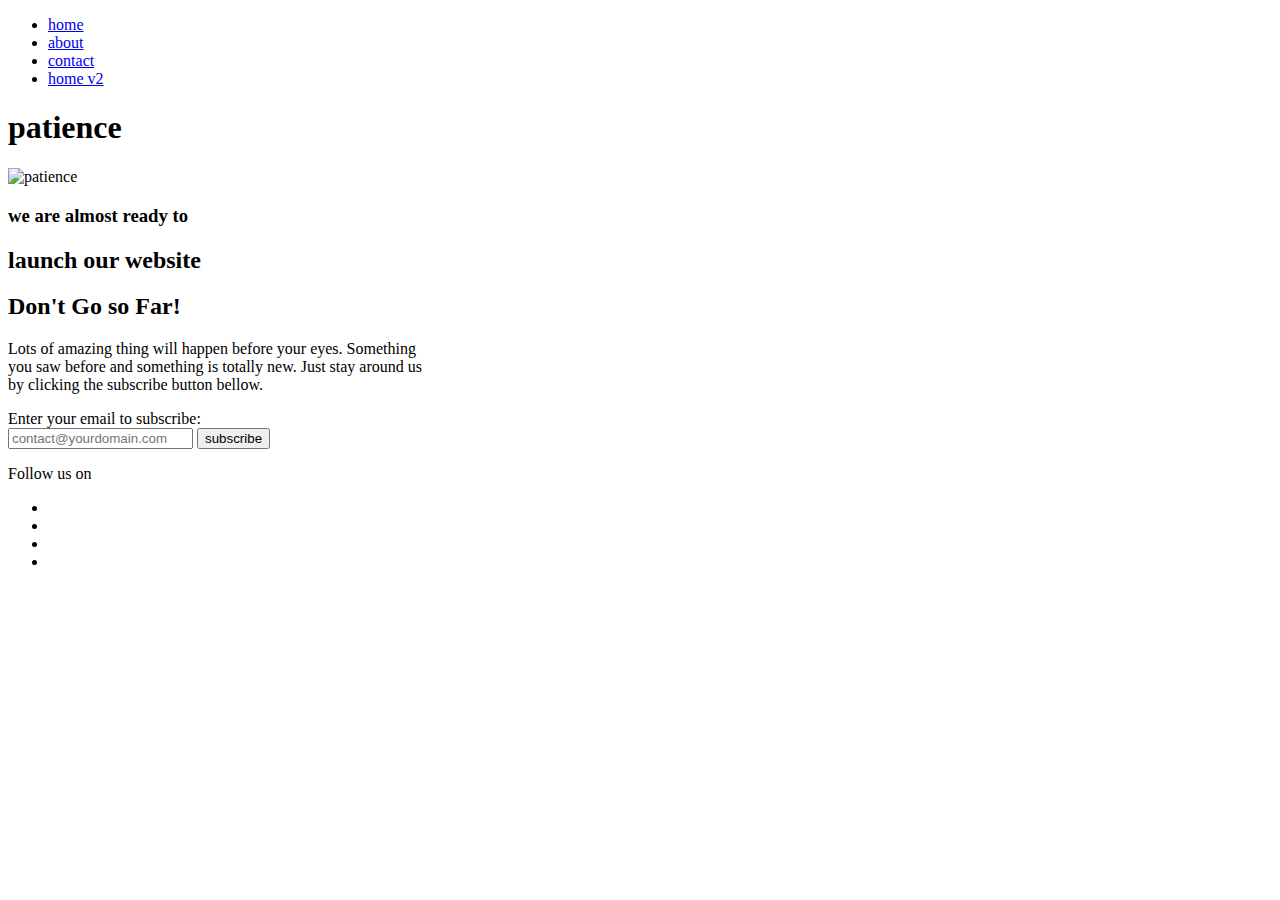
==== index.html @ c2c088ae "add coming soon" ====
<!DOCTYPE html>
<html>
  <head>    
    <meta charset="UTF-8">
    <title>Patience - Responsive HTML5 Coming Soon Template</title>
    <meta name="description" content="Responsive HTML5 CSS3 Coming Soon Template by CodePassenger">
    <meta name="author" content="CodePassenger">
    
    <!-- Mobile Specific Meta -->   
    <meta name="viewport" content="width=device-width, initial-scale=1.0">
    <!--[if IE]><meta http-equiv='X-UA-Compatible' content='IE=edge,chrome=1'><![endif]-->

    <!-- Bootstrap -->
    <link href="assets/css/bootstrap.css" rel="stylesheet">

    <!-- Custom stylesheet -->
    <link rel="stylesheet" href="assets/css/style.css">
    <link rel="stylesheet" href="assets/css/responsive.css">
    <link rel="stylesheet" href="assets/css/TimeCircles.css">

    <!-- Font Awesome -->
    <link href="assets/font-awesome/css/font-awesome.min.css" rel="stylesheet">

    <!-- Added google font -->
    <link href='http://fonts.googleapis.com/css?family=Lato:400,700|Lobster|Roboto+Slab:400,700' rel='stylesheet' type='text/css'>

    <!--Fav and touch icons-->
    <link rel="shortcut icon" href="assets/images/favicon.ico">
    <link rel="apple-touch-icon" href="assets/images/apple-touch-icon.png">
    <link rel="apple-touch-icon" sizes="72x72" href="assets/images/apple-touch-icon-72x72.png">
    <link rel="apple-touch-icon" sizes="114x114" href="assets/images/apple-touch-icon-114x114.png">

	<!--[if IE 9]> 
    	<link rel="stylesheet" href="assets/css/ie9.css">
    <![endif]-->

    <!-- HTML5 Shim and Respond.js IE8 support of HTML5 elements and media queries -->
    <!-- WARNING: Respond.js doesn't work if you view the page via file:// -->
    <!--[if lt IE 9]>
      <script src="https://oss.maxcdn.com/libs/html5shiv/3.7.0/html5shiv.js"></script>
      <script src="https://oss.maxcdn.com/libs/respond.js/1.3.0/respond.min.js"></script>
    <![endif]-->
  </head>
 <body>
    <div class="container-fluid content">
    	<div class="menu m-control">
        	<a href="#">
            	<span class="top-menu"></span>
                <span class="mid-menu"></span>
                <span class="bottom-menu"></span>
            </a>
        </div>
        <!--/.menu-->
        <nav>
        	<section>
                <ul>
                    <li><a href="index.html">home</a></li>
                    <li><a href="about.html">about</a></li>
                    <li><a href="contact.html">contact</a></li>
                    <li><a href="index-bg.html">home v2</a></li>
                </ul>
            </section>
        </nav>
        <!--navigation-->
        <div class="row default-style">
            <div id="left-block" class="col-md-6 col-sm-12 left-block">
                <div class="left-content">
                   <h1>patience</h1>
                    <img src="assets/images/rocket.png" alt="patience">
                    <h3>we are almost ready to</h3>
                    <h2>launch our website</h2>
                    <div class="timing">
                        <div id="count-down" data-date="2016-10-20 00:00:00">
                            
                        </div>
                    </div>
                    <!-- /.timing --> 
                </div>
                <!-- /.left-content -->                
            </div>
            <!-- /.left-block -->

            <div id="right-block" class="col-md-6 col-sm-12 right-block">
                <div class="right-content">
                    <h2>Don't Go so Far!</h2>
                    <p class="para">Lots of amazing thing will happen before your eyes. Something <br> you saw before and something is totally new. Just stay around us<br>by clicking the <span>subscribe button bellow</span>.</p>
                    <span class="label">Enter your email to subscribe:</span>
                    <div class="row">
                      <div class="col-sm-offset-2 col-sm-8">
						<form class="newsletter-signup" role="form">
						  <div class="input-group">
							<input type="email" class="form-control" id="email" name="email" placeholder="contact@yourdomain.com">
							<span class="input-group-btn">
							  <input type="submit" id="subscribe" class="btn btn-default btn-submit" value="subscribe">
							</span>
						  </div><!-- /input-group -->
								<p class="newsletter-success"></p>
							  <p class="newsletter-error"></p>
						  <div class="alert alert-success alert-dismissible" role="alert">                              
							   
						   </div>
						   <div class="alert alert-warning alert-dismissible" role="alert">                              
							   
						   </div>
						</form>
                      </div>
                    </div>
                    <p class="followus">Follow us on</p>
                    <ul class="social-icon">
                        <li><a href="https://themeforest.net/user/codepassenger/portfolio?ref=CodePassenger"><i class="fa fa-envira"></i></a></li>
                        <li><a href="http://fb.com/CodePassenger/"><i class="fa fa-facebook"></i></a></li>
                        <li><a href="https://twitter.com/codepassenger"><i class="fa fa-twitter"></i></a></li>
                        <li><a href="https://youtube.com/codepassenger"><i class="fa fa-youtube-square"></i></a></li>
                    </ul>
                </div>
                <!-- /.contact-blcok -->              
            </div>
            <!-- ./left-content -->
        </div>
    </div>
    <!-- .container end here -->
    

    <!-- jQuery (necessary for Bootstrap's JavaScript plugins) -->
    <script src="https://ajax.googleapis.com/ajax/libs/jquery/1.11.1/jquery.min.js"></script>
    <!-- Include all compiled plugins (below), or include individual files as needed -->
    <script src="assets/js/bootstrap.min.js"></script>
    <script src="assets/js/jquery.ajaxchimp.min.js"></script>
    <script src="assets/js/TimeCircles.js"></script>
    <script src="assets/js/jquery.placeholder.js"></script>
    <script src="assets/js/script.js"></script>
    <script type="text/javascript">
    	$(function() {
				// Invoke the plugin
				$('input, textarea').placeholder();
			});
    </script>
    <script>
      $("#count-down").TimeCircles(
       {   
           circle_bg_color: "#639094",
           use_background: true,
           bg_width: 1,
           fg_width: 0.02,
           time: {
                Days: { color: "#fefeee" },
                Hours: { color: "#fefeee" },
                Minutes: { color: "#fefeee" },
                Seconds: { color: "#fefeee" }
            }
       }
    );
    </script>
    
  </body>
</html>
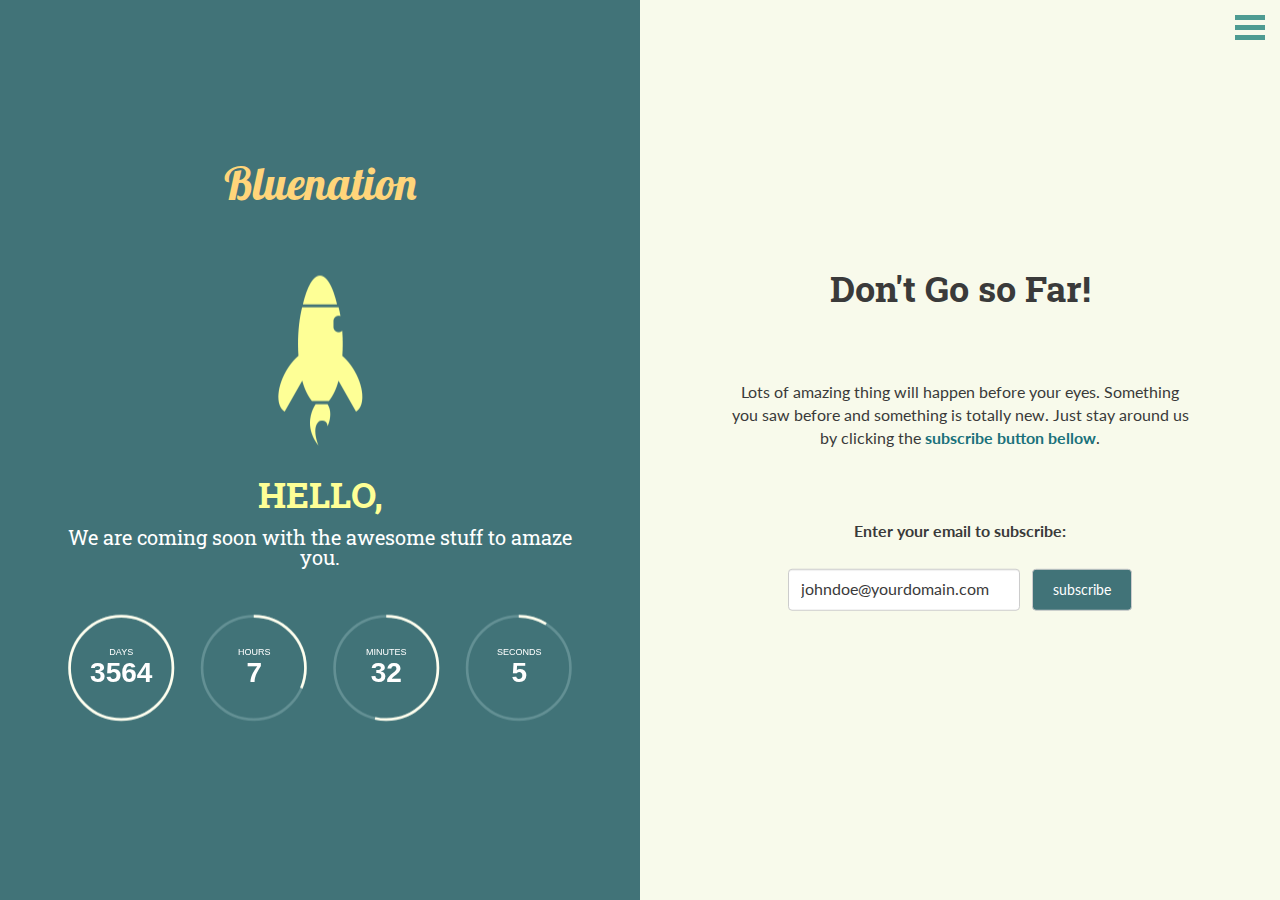
==== commit 63df55e4: "fix form" ====
--- a/index.html
+++ b/index.html
@@ -2,7 +2,7 @@
 <html>
   <head>    
     <meta charset="UTF-8">
-    <title>Patience - Responsive HTML5 Coming Soon Template</title>
+    <title>Bluenation - Responsive HTML5 Coming Soon Template</title>
     <meta name="description" content="Responsive HTML5 CSS3 Coming Soon Template by CodePassenger">
     <meta name="author" content="CodePassenger">
     
@@ -57,7 +57,7 @@
                     <li><a href="index.html">home</a></li>
                     <li><a href="about.html">about</a></li>
                     <li><a href="contact.html">contact</a></li>
-                    <li><a href="index-bg.html">home v2</a></li>
+                    <!-- <li><a href="index-bg.html">home v2</a></li> -->
                 </ul>
             </section>
         </nav>
@@ -65,10 +65,11 @@
         <div class="row default-style">
             <div id="left-block" class="col-md-6 col-sm-12 left-block">
                 <div class="left-content">
-                   <h1>patience</h1>
-                    <img src="assets/images/rocket.png" alt="patience">
-                    <h3>we are almost ready to</h3>
-                    <h2>launch our website</h2>
+                   <h1>Bluenation</h1>
+                    <img src="assets/images/rocket.png" alt="Bluenation">
+                    
+                    <h2>Hello,</h2>
+                    <h3>We are coming soon with the awesome stuff to amaze you.</h3>
                     <div class="timing">
                         <div id="count-down" data-date="2016-10-20 00:00:00">
                             
@@ -87,9 +88,9 @@
                     <span class="label">Enter your email to subscribe:</span>
                     <div class="row">
                       <div class="col-sm-offset-2 col-sm-8">
-						<form class="newsletter-signup" role="form">
+						<form method="POST" class="newsletter-signup" action="http://formspree.io/support@bluenation.co" role="form">
 						  <div class="input-group">
-							<input type="email" class="form-control" id="email" name="email" placeholder="contact@yourdomain.com">
+							<input type="email" class="form-control" id="email" name="email" placeholder="johndoe@yourdomain.com">
 							<span class="input-group-btn">
 							  <input type="submit" id="subscribe" class="btn btn-default btn-submit" value="subscribe">
 							</span>
@@ -105,13 +106,13 @@
 						</form>
                       </div>
                     </div>
-                    <p class="followus">Follow us on</p>
+                    <!-- <p class="followus">Follow us on</p>
                     <ul class="social-icon">
                         <li><a href="https://themeforest.net/user/codepassenger/portfolio?ref=CodePassenger"><i class="fa fa-envira"></i></a></li>
                         <li><a href="http://fb.com/CodePassenger/"><i class="fa fa-facebook"></i></a></li>
                         <li><a href="https://twitter.com/codepassenger"><i class="fa fa-twitter"></i></a></li>
                         <li><a href="https://youtube.com/codepassenger"><i class="fa fa-youtube-square"></i></a></li>
-                    </ul>
+                    </ul> -->
                 </div>
                 <!-- /.contact-blcok -->              
             </div>
--- a/assets/css/style.css
+++ b/assets/css/style.css
@@ -0,0 +1,594 @@
+
+/*
+========================================================================
+This css file will over write bootstarp css
+------------------------------------------------------------------------
+# Template Name: Bluenation
+# Template URI: http://codepassenger.com/
+# Author: codepassenger
+# Author URI: http://codepassenger.com/
+# Description: Patinece Responsive Comming Soon HTML5 CSS3 template
+# Version: 1.0
+# License: MIT
+# Tags: comming soon, html5 comming soon
+---------------------------------------------------------------------- 
+========================================================================
+*/
+
+/*
+========================================================================
+Index
+------------------------------------------------------------------------
+
+# - 1.0 - General styles
+# -   1.1 - Background image styles
+# - 2.0 - Menu style
+# - 3.0 - left-block style start here
+# - 4.0 - Countdown section style
+# - 5.0 - Right-block style
+# - 5.1 - Right content style
+# - 6.0 - Social-icon style
+# - 7.0 - Color-style2 style
+# - 8.0 - Color-style3 style
+# - 9.0 - About style
+# - 10.0 - Contact style
+
+
+*/
+
+/*
+========================================================================
+# 1.0 - General styles
+------------------------------------------------------------------------
+*/
+body, html {
+  font-family: 'Lato', sans-serif;
+  font-weight: normal;
+  font-size: 16px;
+  background: #f8faeb;
+  color: #3a3a3a;
+  height: 100%;
+}
+h1, h2, h3, h4, h5, h6 {
+	padding-bottom: 5px;
+	color: #3d5054;
+	line-height: 1em;
+	font-weight: normal;
+	margin: 0 0 10px;
+}
+h1 {
+	font-family: 'Lobster', cursive;
+	text-transform: capitalize;
+	color: #ffd57a;
+	margin-bottom: 65px;
+}
+h2 {
+	font-family: 'Roboto Slab', serif;
+	font-weight: 700;
+	color: #feff96;
+	text-transform: uppercase;
+}
+h3 {
+	font-family: 'Roboto Slab', serif;
+	font-weight: 400;
+	color: #fff;
+}
+
+h1 { font-size: 45px;}
+h2 { font-size: 36px;}
+h3 { font-size: 20px;}
+h4 { font-size: 18px;}
+h5 { font-size: 16px;}
+h6 { font-size: 14px;}
+
+p {	
+	font-weight: normal;
+}
+
+a {color: #1b727b}
+a:hover {color: #416467; text-decoration: none;}
+a:active {color: #416467;}
+
+.form-horizontal:after,
+.form-horizontal:before {
+	content: "";
+	display: table;
+}
+.form-horizontal:after,
+.form-horizontal:before
+ {
+	clear: both;
+}
+
+/*--------targetting the opera----------*/
+
+  x:-o-prefocus, .left-content {
+    top: 30%;
+    transform: translateY(-30%);
+  }
+  x:-o-prefocus, .right-content {
+    top: 30%;
+    transform: translateY(-30%);
+  }
+
+/*------targetting the IE10 and above------*/
+@media screen and (-ms-high-contrast: active), (-ms-high-contrast: none) {  
+   /* IE10+ specific styles go here */ 
+   .left-content, .right-content {
+        top: 10%;
+        transform: translateY(0%);
+     }
+	 .right-content form {
+		 margin-bottom: 20px;
+	 }
+}
+
+/*--------------------------------------
+# - 1.1 - Background image styles
+----------------------------------------*/
+
+.default-bg {
+	background: url(../images/default-bg.png)  no-repeat center center;
+    -webkit-background-size: cover;
+       -moz-background-size: cover;
+         -o-background-size: cover;
+            background-size: cover;
+    height: 100%;
+}
+.color2-bg {
+	background: url(../images/color2-bg.png) no-repeat center center;
+	-webkit-background-size: cover;
+       -moz-background-size: cover;
+         -o-background-size: cover;
+            background-size: cover;    
+    height: 100%;
+}
+.color3-bg {
+	background: url(../images/color3-bg.png)  no-repeat center center;
+    -webkit-background-size: cover;
+       -moz-background-size: cover;
+         -o-background-size: cover;
+            background-size: cover;
+    height: 100%;
+}
+
+.default-bg .default-style .left-block
+ {
+	background-color: rgba(65, 115, 120, .9);
+}
+.default-bg .default-style .right-block {
+	background-color: rgba(248, 250, 235, .9);
+}
+.color2-bg .color-style2 .left-block {
+    background-color: rgba(88, 81, 72, .9);
+}
+.color2-bg .color-style2 .right-block {
+    background-color: rgba(248, 250, 235, .9);
+}
+.color3-bg .color-style3 .left-block {
+    background-color: rgba(56, 61, 68, .9);
+}
+.color3-bg .color-style3 .right-block {
+    background-color: rgba(248, 250, 235, .9);
+}
+
+
+/*
+------------------------------------------------------
+# - 2.0          Menu style
+------------------------------------------------------
+*/
+
+.menu > a {
+	display: inline-block;
+	margin-bottom: 30px;
+	font-size: 45px;
+}
+.menu.m-control {
+	position:absolute;
+	top:10px;
+	right:10px;
+	width: 40px;
+	height: 35px;
+	margin-left:-28.5px;
+	z-index: 400;
+}
+.menu.m-control a {
+	position:relative;
+	margin: 0px;
+	padding: 5px;
+	width:40px;
+	height:35px;
+}
+.menu.m-control > a span {
+	position:absolute;
+	height:5px;
+	width: 30px;
+	display:block;
+	background: rgb(78, 155, 146);
+	transition: 0.6s ease;
+	-webkit-transition: 0.6s ease;
+	-moz-transition: 0.6s ease;
+	-o-transition: 0.6s ease;
+	-ms-transition: 0.6s ease;
+  	transition-timing-function: cubic-bezier(.75, 0, .29, 1.01);	
+}
+.top-menu {
+	top:5px;
+}
+.mid-menu {
+	top: 15px;
+}
+.bottom-menu {
+	top: 25px;
+}
+.top-animate {
+  top: 16px !important;
+  -webkit-transform: rotate(45deg);
+  transform: rotate(45deg);
+} 
+.mid-animate { opacity: 0;} 
+.bottom-animate {
+  top: 16px !important;
+  -webkit-transform: rotate(-225deg);
+  transform: rotate(-225deg);
+}
+section ul,
+section ul li {
+	font-family: 'Lobster', cursive;
+	list-style:none;
+	margin:0;
+	padding:0;
+	font-size:30px;
+	text-transform:capitalize;
+}
+nav {
+	text-align:center;
+	background: rgba(255,255,255,.9);
+	position:fixed;
+	top:0px;
+	left:0px;
+	right: 0px;
+	bottom: 0px;
+	display:none;
+	z-index: 300;
+}
+nav section {
+	margin-top: 15%;
+}
+
+/*--------------------------------------
+# - 3.0 left-block style start here
+----------------------------------------*/
+ 
+.default-style .left-block
+{
+	background: #417378;
+}
+.left-content {
+	text-align:center;
+	padding: 0px 40px 0;
+}
+.left-content img {
+	margin-bottom: 30px;
+}
+
+/*--------------------------------------
+# - 4.0 Countdown section style start here
+----------------------------------------*/
+
+.timing {
+	margin-top: 30px;
+}
+.time_circles > div > h4 {
+	color: #fff;
+}
+.time_circles > div > span {
+	color: #fff;
+}
+
+
+/*--------------------------------------
+# 5.0  Right-block style start here
+----------------------------------------*/
+
+.right-block {
+	 background: #f8faeb;
+}
+.right-content {
+	text-align: center;
+	padding: 0px 40px;
+}
+.right-content h2 {
+	color: #3a3a3a;
+	margin-bottom: 70px;
+	text-transform: inherit;
+}
+.right-content .para {
+	margin-bottom: 70px;
+}
+.right-content .para span {
+	font-weight: bold;
+	color: #1b727b;
+}
+.color-style2 .right-content .para span {
+	font-weight: bold;
+	color: #585148;
+}
+.color-style3 .right-content .para span {
+	font-weight: bold;
+	color: #404b5a;
+}
+
+/*----------------------------------------
+# - 5.1 Right content style
+------------------------------------------
+*/ 
+
+.right-content .label {
+	display: inline-block;
+	color: #3a3a3a;
+	margin-bottom: 25px;
+	font-size: 16px;
+}
+.right-content .input-group {
+ margin-bottom: 20px;
+}
+.right-content form {
+	margin-bottom: 10px;
+}
+.content .form-control,
+.right-content .form-control {
+	width: 95%;
+	height: 42px;
+	padding: 10px 12px;
+	border-radius: 4px;
+}
+.right-content .form-control:focus {
+	border-color: #417378;
+	-webkit-box-shadow: inset 0 1px 1px rgba(0,0,0,.075),0 0 8px rgba(65, 115, 120, .6);
+	-moz-box-shadow: inset 0 1px 1px rgba(0,0,0,.075),0 0 8px rgba(65, 115, 120, .6);
+	box-shadow: inset 0 1px 1px rgba(0,0,0,.075),0 0 8px rgba(65, 115, 120, .6);
+}
+.default-style .right-content .form-horizontal .form-control,
+.color-style2 .right-content .form-horizontal .form-control,
+.color-style3 .right-content .form-horizontal .form-control {
+	width: 100%;
+}
+.right-content .input-group-btn {
+	border-radius: 4px;
+}
+
+.form-control::-moz-placeholder {
+  color: #3a3a3a;
+  opacity: 1;
+  font-size: 16px;
+  line-height: 1;
+}
+.form-control:-ms-input-placeholder {
+  color: #3a3a3a;
+  font-size: 16px;
+  line-height: 1;
+}
+.form-control::-webkit-input-placeholder {
+  color: #3a3a3a;
+  font-size: 16px;
+  line-height: 1;
+}
+.right-content .btn-submit,
+.color-style2 .right-content .btn-submit {
+	color: #fff;
+	padding: 10px 20px;
+}
+.right-content .btn-submit {
+	background: #417378;	
+}
+.right-content .btn-submit:hover {
+    background: #416467;
+    color: #fff;
+}
+.right-content .input-group-btn:last-child>.btn-submit,
+.right-content .input-group .form-control:first-child {
+	border-radius: 4px;
+}
+.content .alert {
+	display:none;
+	margin: 5px 0;
+	padding: 9px 0;
+}
+.content .alert-success {	
+	border-color:#AACD8D;
+}
+.content .alert-warning {
+	border-color:#EFD7A6;
+}
+.newsletter-success {
+  color: #1b727b;
+  text-align: center;
+ 
+}
+.newsletter-error {
+  color: #ff0000;
+  text-align: center;
+} 
+.followus {
+    font-family: 'Roboto Slab', serif;
+    font-size: 18px;    
+}
+
+/*---------------------------------------------------
+# 6.0        Social-icon style
+-----------------------------------------------------*/
+
+.social-icon {
+	list-style: none;
+	padding:0;
+}
+.social-icon li {
+    display: inline-block;
+    margin: 0 5px;
+    font-size: 42px;
+}
+.social-icon li a{
+    color: #53544f;	
+}
+.social-icon li a:hover {
+	color: #2D2D2A;
+}
+
+/*
+-----------------------------------------------
+# - 7.0    Color-style2 style
+-----------------------------------------------
+*/
+
+.color-style2 a.sub, .color-style2 a.sub {color: #585148;}
+.color-style2 a.sub:hover, .color-style2 a.sub:hover { text-decoration: none; color: #2D2D2A;}
+.color-style2 a.sub:active, .color-style2 a.sub:active {color: #2D2D2A;}
+
+.color-style2 .right-content .btn-submit {
+	background: #585148;
+}
+.color-style2 .right-content .btn-submit:hover {
+	background: #2D2D2A;
+}
+.color-style2 .right-content .form-control:focus {
+	border-color: #585148;
+	-webkit-box-shadow: inset 0 1px 1px rgba(0,0,0,.075),0 0 8px rgba(88, 81, 72, .6);
+	-moz-box-shadow: inset 0 1px 1px rgba(0,0,0,.075),0 0 8px rgba(88, 81, 72, .6);
+	box-shadow: inset 0 1px 1px rgba(0,0,0,.075),0 0 8px rgba(88, 81, 72, .6);
+}
+.color-style2 .left-block {
+	background: #585148;
+}
+
+/*
+------------------------------------------------------
+# - 8.0          Color-style3 style
+------------------------------------------------------
+*/
+
+.color-style3 a.sub, .color-style3 a.sub {color: #404b5a;}
+.color-style3 a.sub:hover, .color-style3 a.sub:hover { text-decoration: none; color: #383D44;}
+.color-style3 a.sub:active, .color-style3 a.sub:active {color: #383D44;}
+
+.color-style3 .right-content .btn-submit {
+	background: #404b5a;
+}
+.color-style3 .right-content .btn-submit:hover {
+	background: #383D44;
+}
+.color-style3 .right-content .form-control:focus{
+	border-color: #404b5a;
+	-webkit-box-shadow: inset 0 1px 1px rgba(0,0,0,.075),0 0 8px rgba(64, 75, 90, .6);
+	-moz-box-shadow: inset 0 1px 1px rgba(0,0,0,.075),0 0 8px rgba(64, 75, 90, .6);
+	box-shadow: inset 0 1px 1px rgba(0,0,0,.075),0 0 8px rgba(64, 75, 90, .6);
+}
+.color-style3 .left-block {
+	background: #404b5a;
+}
+
+/*
+------------------------------------------------------
+# - 9.0          About style
+------------------------------------------------------
+*/
+
+.right-content ul {
+	list-style:none;
+	margin-bottom: 40px;
+}
+.right-content ul li {
+	margin-bottom: 10px;
+}
+.right-content ul li span {
+	margin-right: 5px;
+	display: inline-block;
+	width: 26px;
+	text-align: center;
+}
+.right-content ul li span i {
+	font-size:16px;
+	color: #F8AD08;
+}
+.left-content .thumbnail-block {
+	position: relative;
+	overflow: hidden;
+	margin-top: 15px;
+	margin-bottom: 15px;
+	
+}
+.left-content .thumbnail-block:hover .thumb-hover{
+	-webkit-transform: scale(1);  /* Chrome, Opera 15+, Safari 3.1+ 8?*/ 
+      -ms-transform: scale(1);  /* IE 9 */
+          transform: scale(1);  /* Firefox 16+, IE 10+, Opera */
+}
+.thumb-hover {
+	position: absolute;
+	top: 0px;
+	left: 0px;
+	border-radius: 50%;
+	background: rgba(255, 255, 255, .8);
+	height: 100%;
+	width: 100%;
+	padding: 30px 0;
+	-webkit-transform: scale(0);  /* Chrome, Opera 15+, Safari 3.1+ 8?*/ 
+      -ms-transform: scale(0);  /* IE 9 */
+          transform: scale(0);  /* Firefox 16+, IE 10+, Opera */    
+    -webkit-transition: .3s ease;
+       -moz-transition: .3s ease;
+        -ms-transition: .3s ease;
+         -o-transition: .3s ease;
+            transition: .3s ease;
+}
+
+.left-content .img-circle {
+	max-width: 100%;
+	margin-bottom: 0 !important;
+}
+
+/*
+------------------------------------------------------
+# - 10.0          contact style
+------------------------------------------------------
+*/
+
+.left-content i {
+	font-size: 120px;
+	color:#ffd57a;
+	margin-bottom:30px;
+}
+.left-content .dl-horizontal {
+	margin-top: 20px;
+}
+.left-content .dl-horizontal i {
+	font-size: 20px;
+	margin:0;
+}
+.left-content .dl-horizontal dt,
+.left-content .dl-horizontal dd {
+	text-align:left;
+	color:#fff;
+	margin-bottom: 5px;
+}
+.left-content .dl-horizontal dt span {
+	display:inline-block;
+	text-align:center;
+	width: 20px;
+	margin-right: 10px;
+}
+.contact .right-content label {
+	text-align:left;
+}
+.contact .right-content {
+	text-align:inherit
+}
+.content.contact .form-control, .content.contact .right-content .form-control {
+	width:100%;
+}
+.contact .social-icon, .contact p, .right-content h2 {
+	text-align:center;
+}
+.contact textarea.form-control {
+	height: 70px;
+}
--- a/assets/css/responsive.css
+++ b/assets/css/responsive.css
@@ -0,0 +1,119 @@
+/* 
+=======================================================================
+--------------------TO MAKE RESPONSIVE----------------------------------
+---------------------------------------------------------------------- /
+
+---------------------------------------------------------------------- */
+
+@media screen and (min-width: 1400px) and (max-width: 2000px) {
+	.thumb-hover {
+		left: 20px;
+		width: 80%;
+	}
+}
+
+@media screen and (min-width: 768px) and (max-width: 1180px) {
+  .thumb-hover h5, .thumb-hover span {
+    font-size: 12px;
+    margin: 0;
+    padding: 0;
+  }
+  .thumb-hover {
+    padding: 15px 0;
+  }
+}
+
+
+@media screen and (min-width: 768px) {
+  .content,
+  .content .row,
+  .content .row .left-block,
+  .content .row .right-block
+  {
+    height: 100%;
+  }
+  .left-content, .right-content {
+    position: relative;
+    top: 50%;
+    -webkit-transform: translateY(-50%);
+       -moz-transform: translateY(-50%);
+        -ms-transform: translateY(0%);
+         -o-transform: translateY(0%);
+            transform: translateY(-50%);
+  }
+}
+
+@media screen and (max-width: 768px) {
+	body, html {
+		height:auto;
+	}
+  .left-block, .right-block {
+    overflow: hidden;
+  }
+  .right-content, .left-content {
+    margin-top: 40px;
+  }
+  h1 {
+	  margin-bottom: 30px;
+  }
+  .left-content {
+	  padding-bottom: 40px;
+  }
+  .right-content .col-sm-6:first-child .form-control {
+    margin-bottom: 15px;
+  }
+  .menu.m-control a {
+	  border-radius:0;
+	  border:none;
+	  background:none;
+  }
+  .left-content .thumbnail-block {
+    width: 120px;
+    height: 120px;
+    margin: 0 auto 20px;
+  }
+}
+@media screen and (max-width: 480px) {
+  h2 {
+    font-size: 28px;
+  }
+  .right-content {
+	  padding: 0;
+  }
+  .right-content h2 {
+    margin-bottom: 30px;
+  }
+  .right-content .para {
+    margin-bottom: 40px;
+  }
+  .right-content form {
+    margin-bottom: 50px;
+  }
+  .right-content .form-control {
+    line-height: 1;
+  }
+  .dl-horizontal br {
+	  display: none;
+  }
+  .form-control::-moz-placeholder {
+    font-size: 10px;
+    line-height: 2;
+  }
+.form-control:-ms-input-placeholder {
+    font-size: 10px;
+    line-height: 2;
+  }
+.form-control::-webkit-input-placeholder {
+    font-size: 10px;
+    line-height: 2;
+  }
+  .left-content h1 {
+    margin-bottom:20px;
+  }
+  .timing {
+    margin-top: 22px;
+  }
+  .social-icon li {
+    font-size: 30px;
+  }
+}
--- a/assets/css/TimeCircles.css
+++ b/assets/css/TimeCircles.css
@@ -0,0 +1,42 @@
+/**
+ *	This element is created inside your target element
+ *	It is used so that your own element will not need to be altered
+ **/
+.time_circles {
+    position: relative;
+    width: 100%;
+    height: 100%;
+}
+
+/**
+ *	This is all the elements used to house all text used
+ * in time circles
+ **/
+.time_circles > div {
+    position: absolute;
+    text-align: center;
+}
+
+/**
+ *	Titles (Days, Hours, etc)
+ **/
+.time_circles > div > h4 {
+    margin: 0px;
+    padding: 0px;
+    text-align: center;
+    text-transform: uppercase;
+    font-family: 'Century Gothic', Arial;
+}
+
+/**
+ *	Time numbers, ie: 12
+ **/
+.time_circles > div > span {
+    display: block;
+    width: 100%;
+    text-align: center;
+    font-family: 'Century Gothic', Arial;
+    font-size: 300%;
+    margin-top: 0.4em;
+    font-weight: bold;
+}
--- a/assets/css/ie9.css
+++ b/assets/css/ie9.css
@@ -0,0 +1,20 @@
+@charset "utf-8";
+/* CSS Document */
+
+.left-content, .right-content {
+     top: 10%;
+     transform: translateY(0%);
+}
+.right-content form {
+	margin-bottom: 28px;
+}
+.thumb-hover {
+	display: none;
+}
+.left-content .thumbnail-block:hover .thumb-hover {
+	display: block;
+}
+.left-content i {
+	margin-bottom: 40px;
+}
+
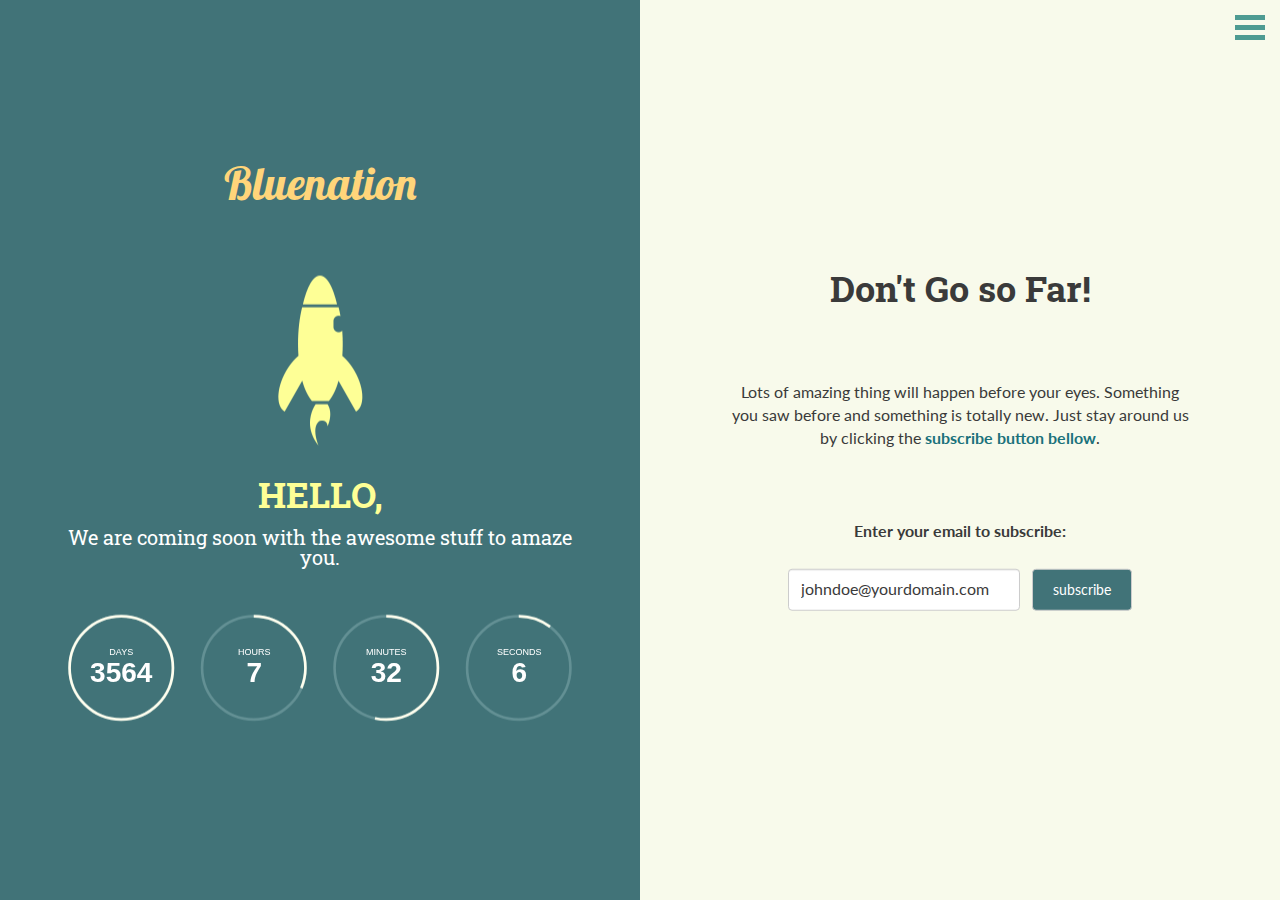
==== commit 9e3b13f4: "fix form" ====
--- a/index.html
+++ b/index.html
@@ -5,6 +5,7 @@
     <title>Bluenation - Responsive HTML5 Coming Soon Template</title>
     <meta name="description" content="Responsive HTML5 CSS3 Coming Soon Template by CodePassenger">
     <meta name="author" content="CodePassenger">
+    <meta name="referrer" content="origin">
     
     <!-- Mobile Specific Meta -->   
     <meta name="viewport" content="width=device-width, initial-scale=1.0">
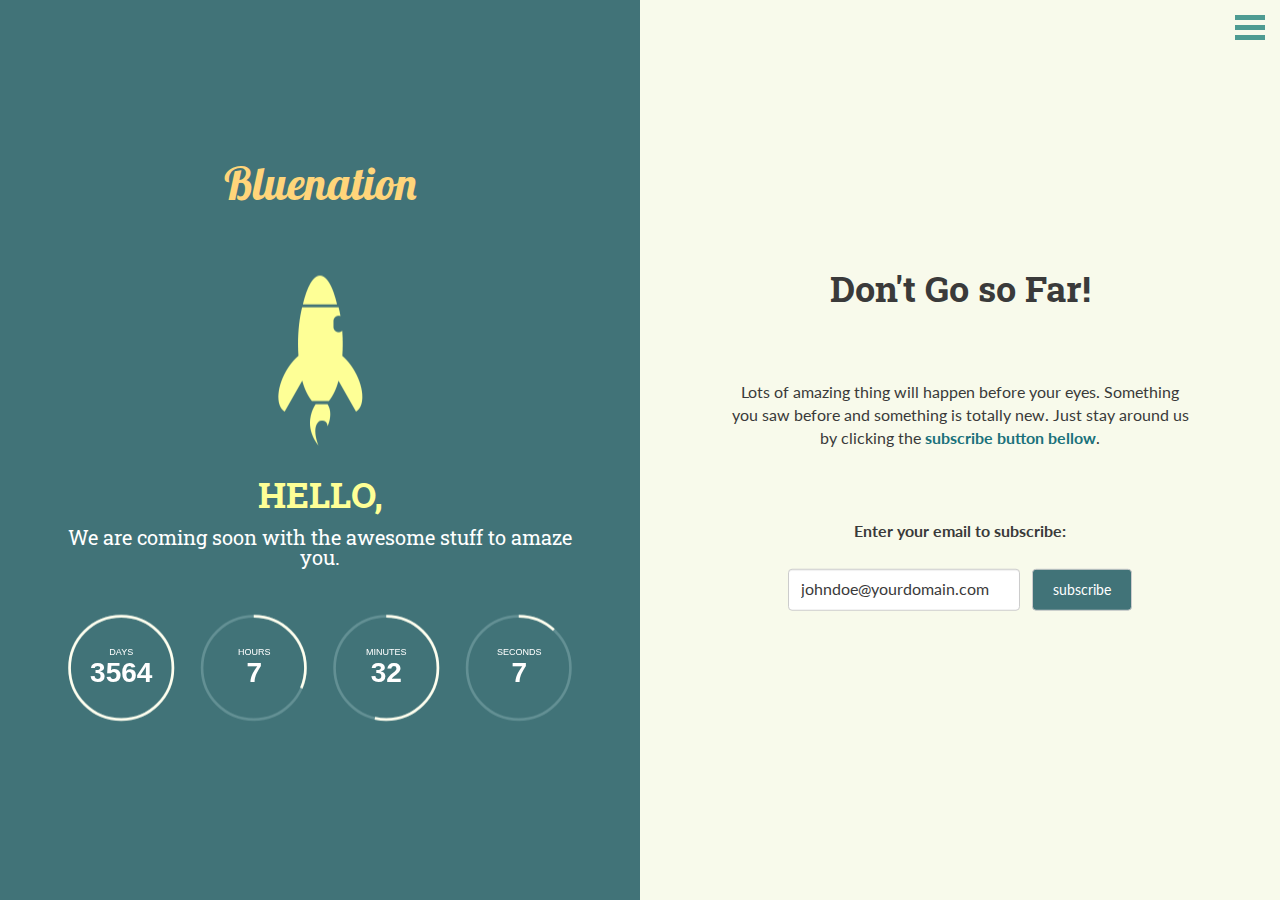
==== commit a425ff68: "minor changes" ====
--- a/index.html
+++ b/index.html
@@ -1,13 +1,14 @@
 <!DOCTYPE html>
 <html>
-  <head>    
+  <head>
     <meta charset="UTF-8">
     <title>Bluenation - Responsive HTML5 Coming Soon Template</title>
-    <meta name="description" content="Responsive HTML5 CSS3 Coming Soon Template by CodePassenger">
-    <meta name="author" content="CodePassenger">
+     <meta name="description" content="Bluenation is coming soon with something great">
+    <meta name="author" content="Bluenation">
+
     <meta name="referrer" content="origin">
-    
-    <!-- Mobile Specific Meta -->   
+
+    <!-- Mobile Specific Meta -->
     <meta name="viewport" content="width=device-width, initial-scale=1.0">
     <!--[if IE]><meta http-equiv='X-UA-Compatible' content='IE=edge,chrome=1'><![endif]-->
 
@@ -31,7 +32,7 @@
     <link rel="apple-touch-icon" sizes="72x72" href="assets/images/apple-touch-icon-72x72.png">
     <link rel="apple-touch-icon" sizes="114x114" href="assets/images/apple-touch-icon-114x114.png">
 
-	<!--[if IE 9]> 
+	<!--[if IE 9]>
     	<link rel="stylesheet" href="assets/css/ie9.css">
     <![endif]-->
 
@@ -68,17 +69,17 @@
                 <div class="left-content">
                    <h1>Bluenation</h1>
                     <img src="assets/images/rocket.png" alt="Bluenation">
-                    
+
                     <h2>Hello,</h2>
                     <h3>We are coming soon with the awesome stuff to amaze you.</h3>
                     <div class="timing">
                         <div id="count-down" data-date="2016-10-20 00:00:00">
-                            
+
                         </div>
                     </div>
-                    <!-- /.timing --> 
+                    <!-- /.timing -->
                 </div>
-                <!-- /.left-content -->                
+                <!-- /.left-content -->
             </div>
             <!-- /.left-block -->
 
@@ -98,11 +99,11 @@
 						  </div><!-- /input-group -->
 								<p class="newsletter-success"></p>
 							  <p class="newsletter-error"></p>
-						  <div class="alert alert-success alert-dismissible" role="alert">                              
-							   
+						  <div class="alert alert-success alert-dismissible" role="alert">
+
 						   </div>
-						   <div class="alert alert-warning alert-dismissible" role="alert">                              
-							   
+						   <div class="alert alert-warning alert-dismissible" role="alert">
+
 						   </div>
 						</form>
                       </div>
@@ -115,13 +116,13 @@
                         <li><a href="https://youtube.com/codepassenger"><i class="fa fa-youtube-square"></i></a></li>
                     </ul> -->
                 </div>
-                <!-- /.contact-blcok -->              
+                <!-- /.contact-blcok -->
             </div>
             <!-- ./left-content -->
         </div>
     </div>
     <!-- .container end here -->
-    
+
 
     <!-- jQuery (necessary for Bootstrap's JavaScript plugins) -->
     <script src="https://ajax.googleapis.com/ajax/libs/jquery/1.11.1/jquery.min.js"></script>
@@ -139,7 +140,7 @@
     </script>
     <script>
       $("#count-down").TimeCircles(
-       {   
+       {
            circle_bg_color: "#639094",
            use_background: true,
            bg_width: 1,
@@ -153,6 +154,6 @@
        }
     );
     </script>
-    
+
   </body>
 </html>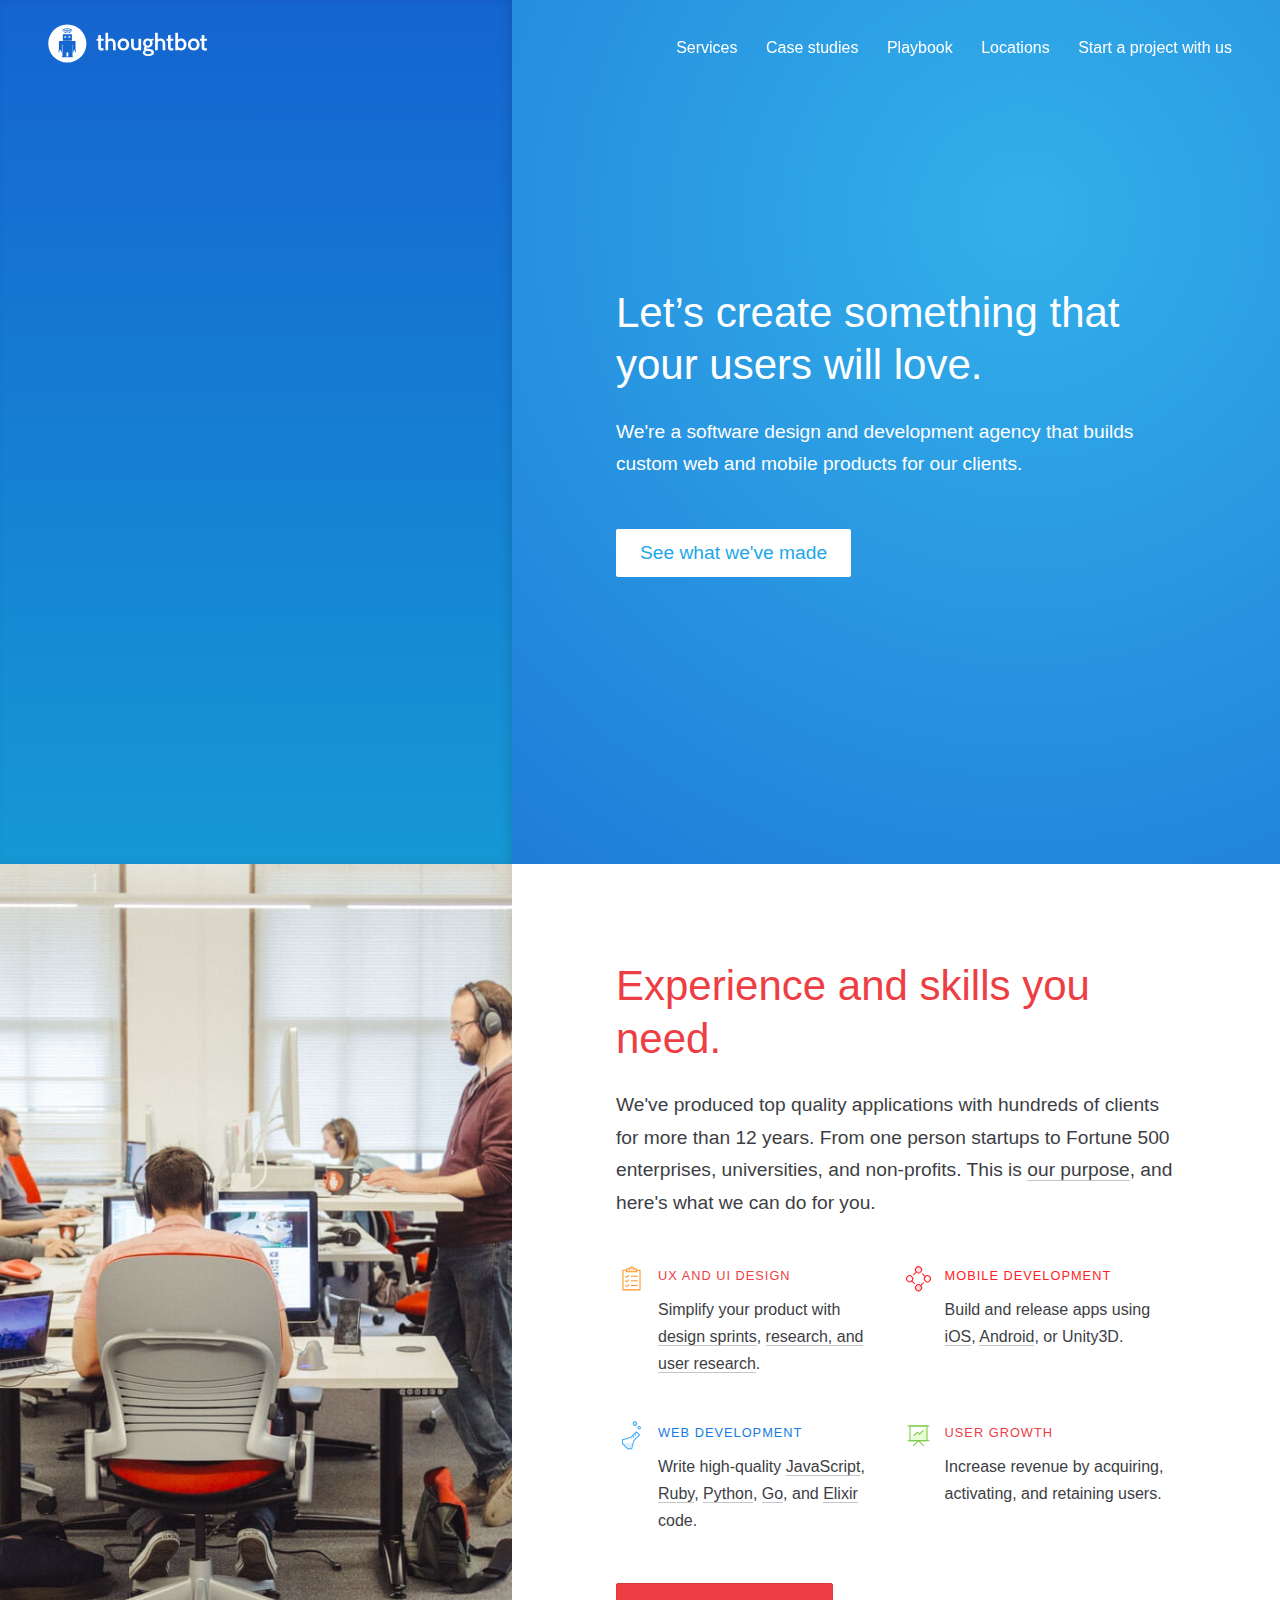
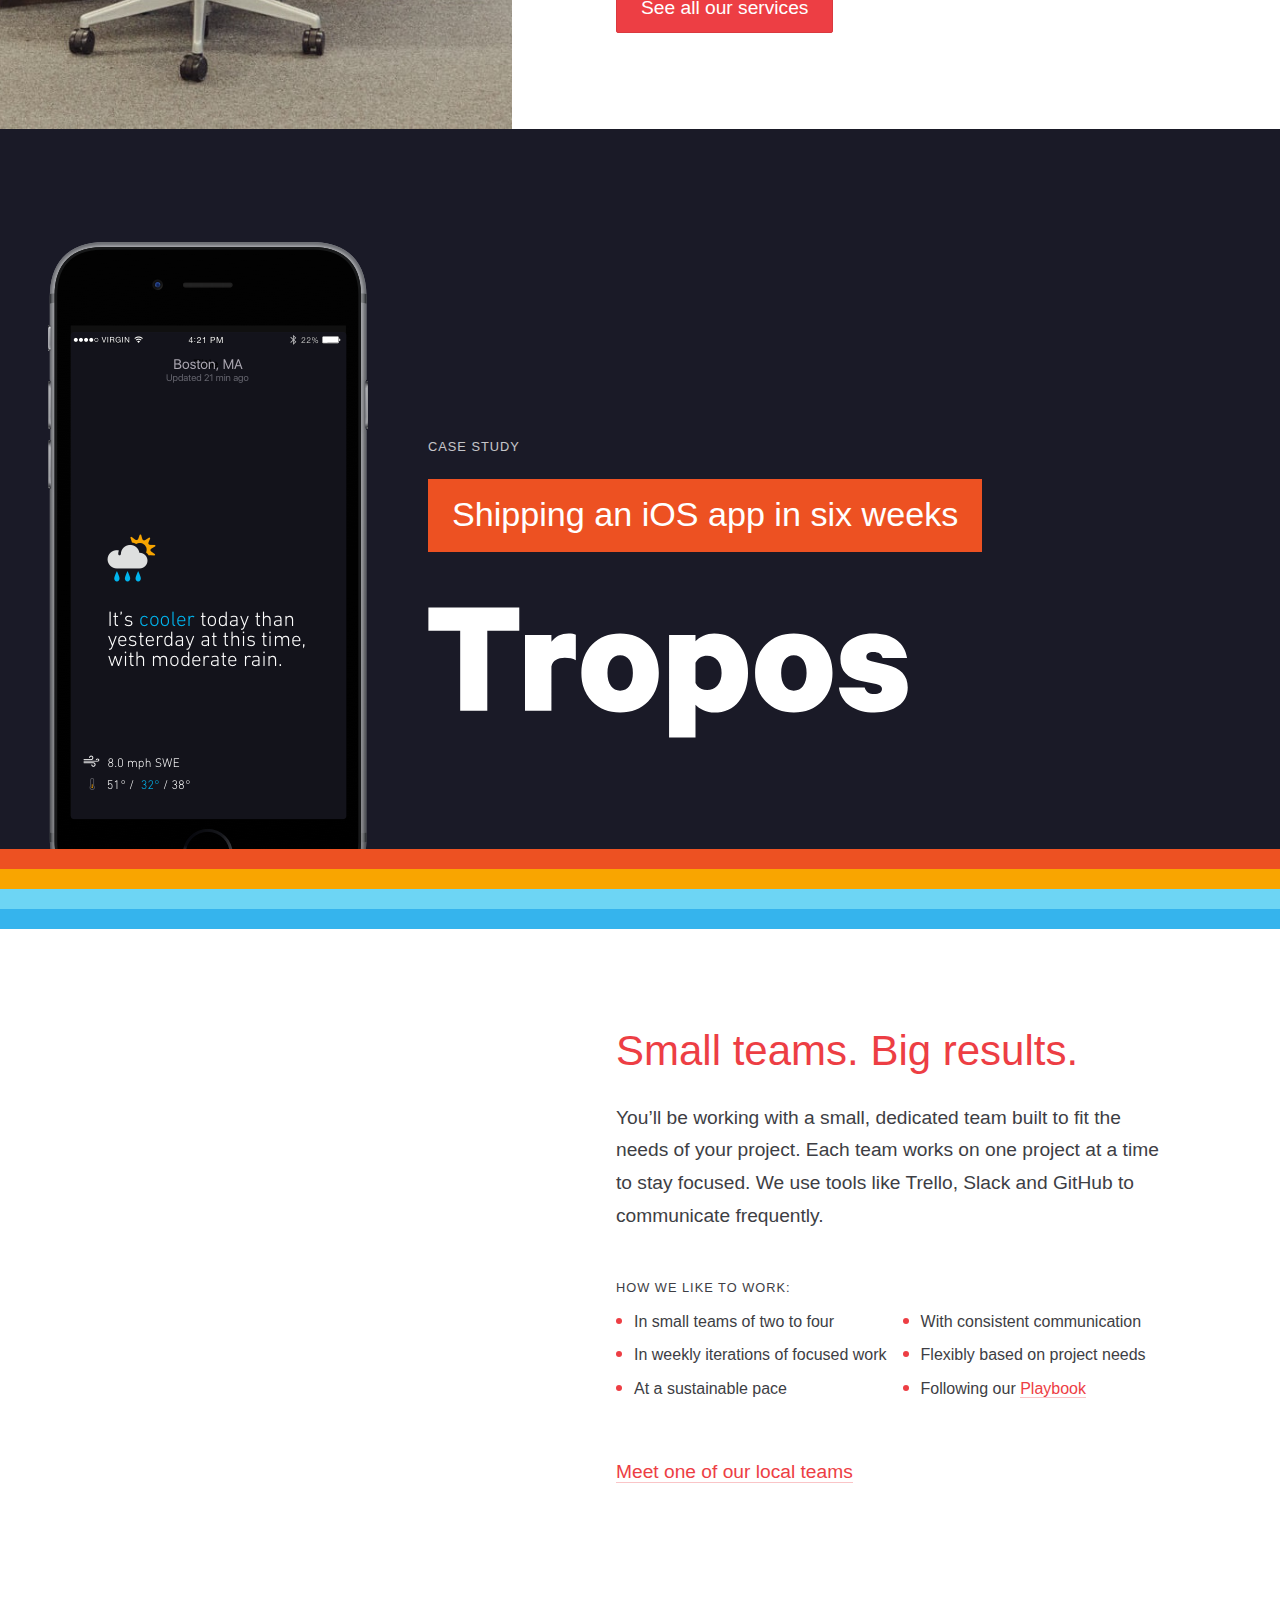
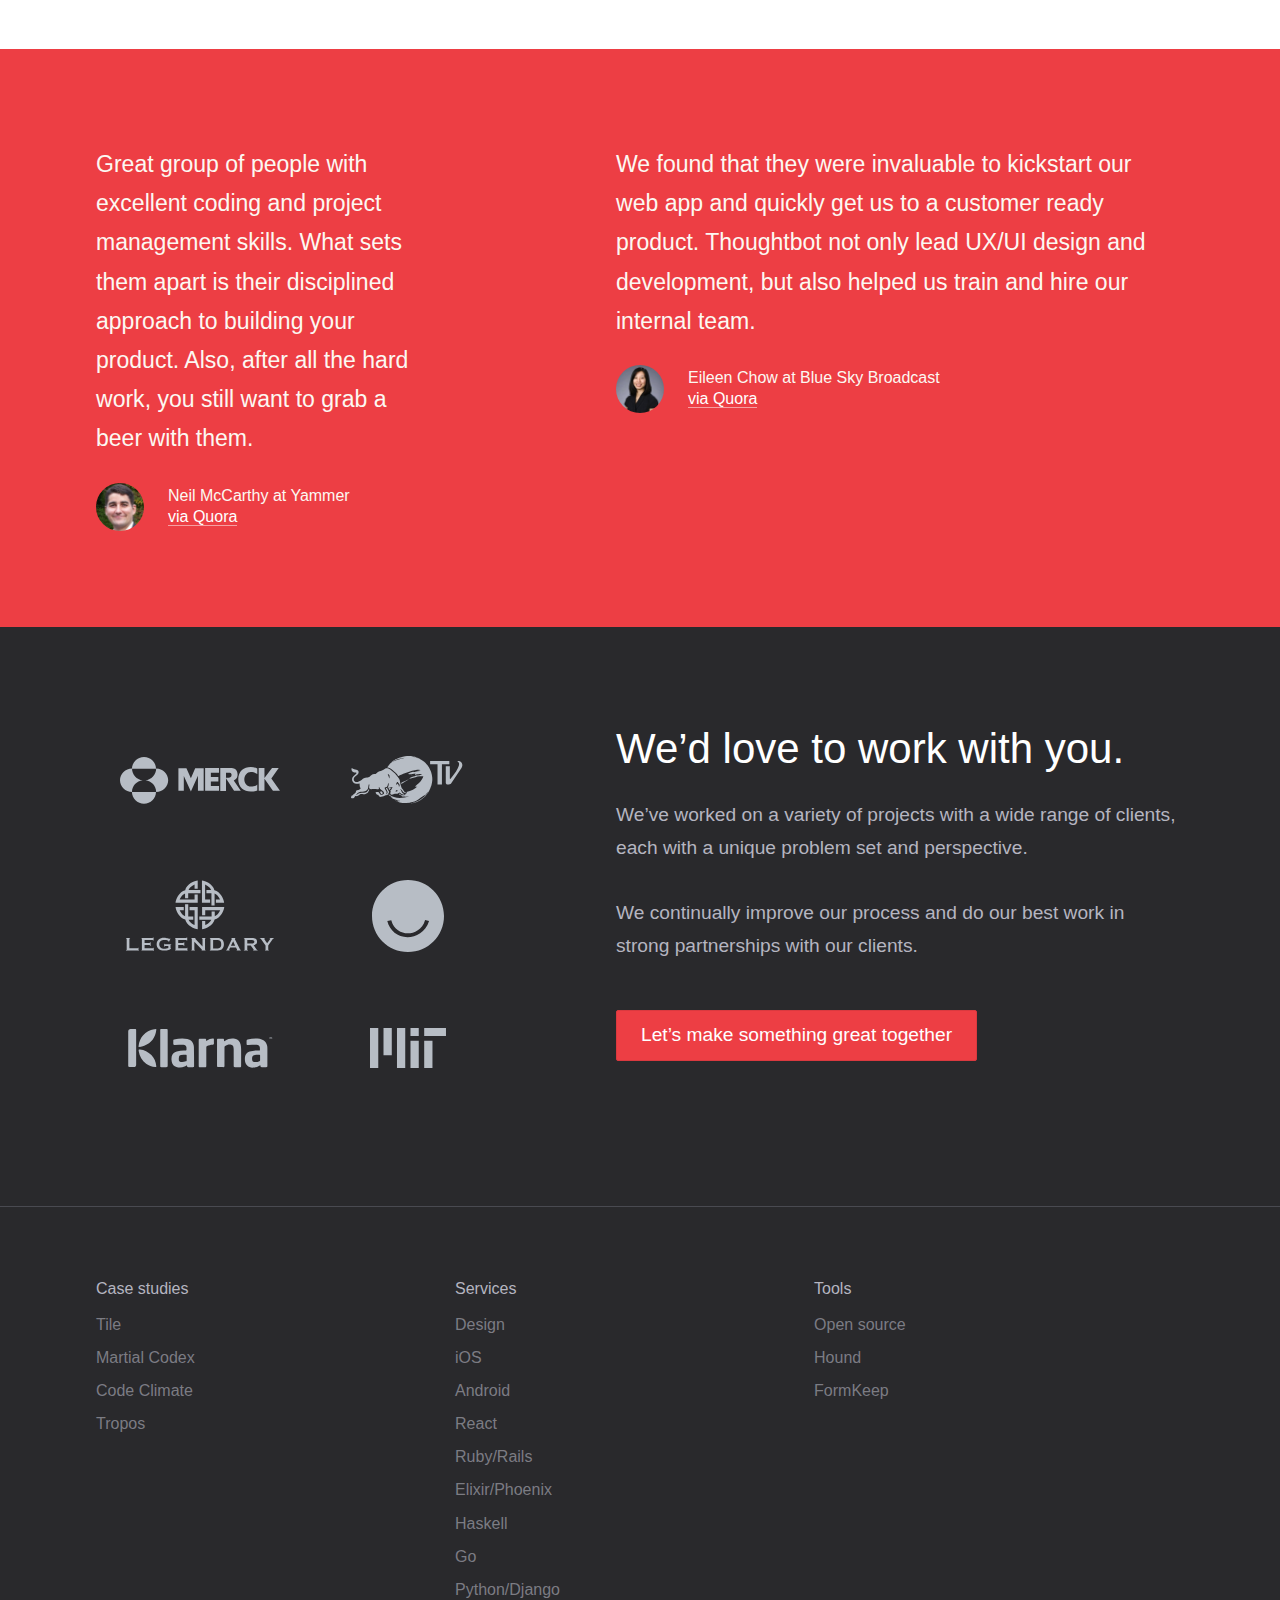
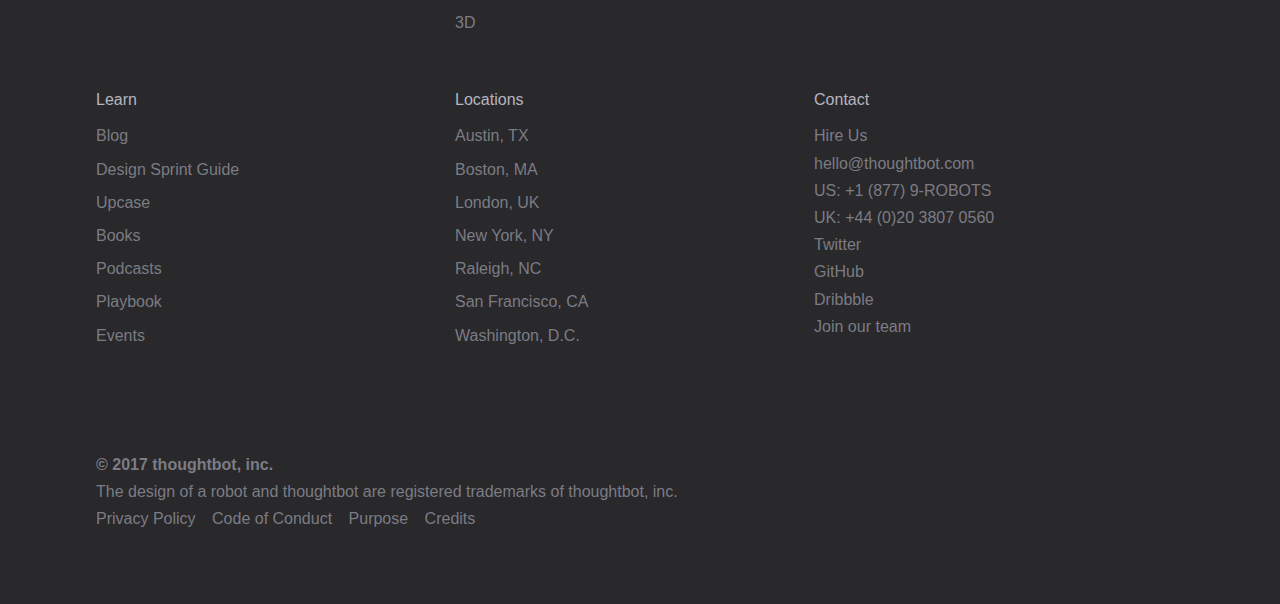
==== commit a44444e7: "bluenation new" ====
--- a/index.html
+++ b/index.html
@@ -1,159 +1,627 @@
 <!DOCTYPE html>
-<html>
-  <head>
-    <meta charset="UTF-8">
-    <title>Bluenation - Responsive HTML5 Coming Soon Template</title>
-     <meta name="description" content="Bluenation is coming soon with something great">
-    <meta name="author" content="Bluenation">
-
-    <meta name="referrer" content="origin">
-
-    <!-- Mobile Specific Meta -->
-    <meta name="viewport" content="width=device-width, initial-scale=1.0">
-    <!--[if IE]><meta http-equiv='X-UA-Compatible' content='IE=edge,chrome=1'><![endif]-->
-
-    <!-- Bootstrap -->
-    <link href="assets/css/bootstrap.css" rel="stylesheet">
-
-    <!-- Custom stylesheet -->
-    <link rel="stylesheet" href="assets/css/style.css">
-    <link rel="stylesheet" href="assets/css/responsive.css">
-    <link rel="stylesheet" href="assets/css/TimeCircles.css">
-
-    <!-- Font Awesome -->
-    <link href="assets/font-awesome/css/font-awesome.min.css" rel="stylesheet">
-
-    <!-- Added google font -->
-    <link href='http://fonts.googleapis.com/css?family=Lato:400,700|Lobster|Roboto+Slab:400,700' rel='stylesheet' type='text/css'>
-
-    <!--Fav and touch icons-->
-    <link rel="shortcut icon" href="assets/images/favicon.ico">
-    <link rel="apple-touch-icon" href="assets/images/apple-touch-icon.png">
-    <link rel="apple-touch-icon" sizes="72x72" href="assets/images/apple-touch-icon-72x72.png">
-    <link rel="apple-touch-icon" sizes="114x114" href="assets/images/apple-touch-icon-114x114.png">
-
-	<!--[if IE 9]>
-    	<link rel="stylesheet" href="assets/css/ie9.css">
-    <![endif]-->
-
-    <!-- HTML5 Shim and Respond.js IE8 support of HTML5 elements and media queries -->
-    <!-- WARNING: Respond.js doesn't work if you view the page via file:// -->
-    <!--[if lt IE 9]>
-      <script src="https://oss.maxcdn.com/libs/html5shiv/3.7.0/html5shiv.js"></script>
-      <script src="https://oss.maxcdn.com/libs/respond.js/1.3.0/respond.min.js"></script>
-    <![endif]-->
-  </head>
- <body>
-    <div class="container-fluid content">
-    	<div class="menu m-control">
-        	<a href="#">
-            	<span class="top-menu"></span>
-                <span class="mid-menu"></span>
-                <span class="bottom-menu"></span>
-            </a>
-        </div>
-        <!--/.menu-->
-        <nav>
-        	<section>
-                <ul>
-                    <li><a href="index.html">home</a></li>
-                    <li><a href="about.html">about</a></li>
-                    <li><a href="contact.html">contact</a></li>
-                    <!-- <li><a href="index-bg.html">home v2</a></li> -->
-                </ul>
-            </section>
-        </nav>
-        <!--navigation-->
-        <div class="row default-style">
-            <div id="left-block" class="col-md-6 col-sm-12 left-block">
-                <div class="left-content">
-                   <h1>Bluenation</h1>
-                    <img src="assets/images/rocket.png" alt="Bluenation">
-
-                    <h2>Hello,</h2>
-                    <h3>We are coming soon with the awesome stuff to amaze you.</h3>
-                    <div class="timing">
-                        <div id="count-down" data-date="2016-10-20 00:00:00">
-
-                        </div>
-                    </div>
-                    <!-- /.timing -->
-                </div>
-                <!-- /.left-content -->
-            </div>
-            <!-- /.left-block -->
-
-            <div id="right-block" class="col-md-6 col-sm-12 right-block">
-                <div class="right-content">
-                    <h2>Don't Go so Far!</h2>
-                    <p class="para">Lots of amazing thing will happen before your eyes. Something <br> you saw before and something is totally new. Just stay around us<br>by clicking the <span>subscribe button bellow</span>.</p>
-                    <span class="label">Enter your email to subscribe:</span>
-                    <div class="row">
-                      <div class="col-sm-offset-2 col-sm-8">
-						<form method="POST" class="newsletter-signup" action="http://formspree.io/support@bluenation.co" role="form">
-						  <div class="input-group">
-							<input type="email" class="form-control" id="email" name="email" placeholder="johndoe@yourdomain.com">
-							<span class="input-group-btn">
-							  <input type="submit" id="subscribe" class="btn btn-default btn-submit" value="subscribe">
-							</span>
-						  </div><!-- /input-group -->
-								<p class="newsletter-success"></p>
-							  <p class="newsletter-error"></p>
-						  <div class="alert alert-success alert-dismissible" role="alert">
-
-						   </div>
-						   <div class="alert alert-warning alert-dismissible" role="alert">
-
-						   </div>
-						</form>
-                      </div>
-                    </div>
-                    <!-- <p class="followus">Follow us on</p>
-                    <ul class="social-icon">
-                        <li><a href="https://themeforest.net/user/codepassenger/portfolio?ref=CodePassenger"><i class="fa fa-envira"></i></a></li>
-                        <li><a href="http://fb.com/CodePassenger/"><i class="fa fa-facebook"></i></a></li>
-                        <li><a href="https://twitter.com/codepassenger"><i class="fa fa-twitter"></i></a></li>
-                        <li><a href="https://youtube.com/codepassenger"><i class="fa fa-youtube-square"></i></a></li>
-                    </ul> -->
-                </div>
-                <!-- /.contact-blcok -->
-            </div>
-            <!-- ./left-content -->
-        </div>
-    </div>
-    <!-- .container end here -->
-
-
-    <!-- jQuery (necessary for Bootstrap's JavaScript plugins) -->
-    <script src="https://ajax.googleapis.com/ajax/libs/jquery/1.11.1/jquery.min.js"></script>
-    <!-- Include all compiled plugins (below), or include individual files as needed -->
-    <script src="assets/js/bootstrap.min.js"></script>
-    <script src="assets/js/jquery.ajaxchimp.min.js"></script>
-    <script src="assets/js/TimeCircles.js"></script>
-    <script src="assets/js/jquery.placeholder.js"></script>
-    <script src="assets/js/script.js"></script>
-    <script type="text/javascript">
-    	$(function() {
-				// Invoke the plugin
-				$('input, textarea').placeholder();
-			});
-    </script>
-    <script>
-      $("#count-down").TimeCircles(
-       {
-           circle_bg_color: "#639094",
-           use_background: true,
-           bg_width: 1,
-           fg_width: 0.02,
-           time: {
-                Days: { color: "#fefeee" },
-                Hours: { color: "#fefeee" },
-                Minutes: { color: "#fefeee" },
-                Seconds: { color: "#fefeee" }
-            }
-       }
-    );
-    </script>
-
-  </body>
-</html>+<!-- saved from url=(0023)https://thoughtbot.com/ -->
+<html lang="en"><head><meta http-equiv="Content-Type" content="text/html; charset=UTF-8">
+
+<meta content="IE=edge" http-equiv="X-UA-Compatible">
+<script type="text/javascript" src="./bluenation_files/def4fc91ed"></script><script src="./bluenation_files/nr-1016.min.js"></script><script type="text/javascript" async="" src="./bluenation_files/analytics.js"></script><script type="text/javascript" async="" src="./bluenation_files/amplitude-3.4.0-min.gz.js"></script><script type="text/javascript" async="" src="./bluenation_files/conversion_async.js"></script><script type="text/javascript" async="" src="./bluenation_files/roundtrip.js"></script><script type="text/javascript" async="" src="./bluenation_files/analytics.min.js"></script><script type="text/javascript">window.NREUM||(NREUM={});NREUM.info={"beacon":"bam.nr-data.net","errorBeacon":"bam.nr-data.net","licenseKey":"def4fc91ed","applicationID":"2728815","transactionName":"cwsKQEdbXVgDSxkSU1cBFxtGXF5D","queueTime":2,"applicationTime":31,"agent":""}</script>
+<script type="text/javascript">window.NREUM||(NREUM={}),__nr_require=function(e,t,n){function r(n){if(!t[n]){var o=t[n]={exports:{}};e[n][0].call(o.exports,function(t){var o=e[n][1][t];return r(o||t)},o,o.exports)}return t[n].exports}if("function"==typeof __nr_require)return __nr_require;for(var o=0;o<n.length;o++)r(n[o]);return r}({1:[function(e,t,n){function r(){}function o(e,t,n){return function(){return i(e,[(new Date).getTime()].concat(u(arguments)),t?null:this,n),t?void 0:this}}var i=e("handle"),a=e(2),u=e(3),c=e("ee").get("tracer"),f=NREUM;"undefined"==typeof window.newrelic&&(newrelic=f);var s=["setPageViewName","setCustomAttribute","setErrorHandler","finished","addToTrace","inlineHit","addRelease"],l="api-",p=l+"ixn-";a(s,function(e,t){f[t]=o(l+t,!0,"api")}),f.addPageAction=o(l+"addPageAction",!0),f.setCurrentRouteName=o(l+"routeName",!0),t.exports=newrelic,f.interaction=function(){return(new r).get()};var d=r.prototype={createTracer:function(e,t){var n={},r=this,o="function"==typeof t;return i(p+"tracer",[Date.now(),e,n],r),function(){if(c.emit((o?"":"no-")+"fn-start",[Date.now(),r,o],n),o)try{return t.apply(this,arguments)}finally{c.emit("fn-end",[Date.now()],n)}}}};a("setName,setAttribute,save,ignore,onEnd,getContext,end,get".split(","),function(e,t){d[t]=o(p+t)}),newrelic.noticeError=function(e){"string"==typeof e&&(e=new Error(e)),i("err",[e,(new Date).getTime()])}},{}],2:[function(e,t,n){function r(e,t){var n=[],r="",i=0;for(r in e)o.call(e,r)&&(n[i]=t(r,e[r]),i+=1);return n}var o=Object.prototype.hasOwnProperty;t.exports=r},{}],3:[function(e,t,n){function r(e,t,n){t||(t=0),"undefined"==typeof n&&(n=e?e.length:0);for(var r=-1,o=n-t||0,i=Array(o<0?0:o);++r<o;)i[r]=e[t+r];return i}t.exports=r},{}],ee:[function(e,t,n){function r(){}function o(e){function t(e){return e&&e instanceof r?e:e?c(e,u,i):i()}function n(n,r,o){if(!p.aborted){e&&e(n,r,o);for(var i=t(o),a=v(n),u=a.length,c=0;c<u;c++)a[c].apply(i,r);var f=s[w[n]];return f&&f.push([y,n,r,i]),i}}function d(e,t){b[e]=v(e).concat(t)}function v(e){return b[e]||[]}function g(e){return l[e]=l[e]||o(n)}function m(e,t){f(e,function(e,n){t=t||"feature",w[n]=t,t in s||(s[t]=[])})}var b={},w={},y={on:d,emit:n,get:g,listeners:v,context:t,buffer:m,abort:a,aborted:!1};return y}function i(){return new r}function a(){(s.api||s.feature)&&(p.aborted=!0,s=p.backlog={})}var u="nr@context",c=e("gos"),f=e(2),s={},l={},p=t.exports=o();p.backlog=s},{}],gos:[function(e,t,n){function r(e,t,n){if(o.call(e,t))return e[t];var r=n();if(Object.defineProperty&&Object.keys)try{return Object.defineProperty(e,t,{value:r,writable:!0,enumerable:!1}),r}catch(i){}return e[t]=r,r}var o=Object.prototype.hasOwnProperty;t.exports=r},{}],handle:[function(e,t,n){function r(e,t,n,r){o.buffer([e],r),o.emit(e,t,n)}var o=e("ee").get("handle");t.exports=r,r.ee=o},{}],id:[function(e,t,n){function r(e){var t=typeof e;return!e||"object"!==t&&"function"!==t?-1:e===window?0:a(e,i,function(){return o++})}var o=1,i="nr@id",a=e("gos");t.exports=r},{}],loader:[function(e,t,n){function r(){if(!h++){var e=y.info=NREUM.info,t=l.getElementsByTagName("script")[0];if(setTimeout(f.abort,3e4),!(e&&e.licenseKey&&e.applicationID&&t))return f.abort();c(b,function(t,n){e[t]||(e[t]=n)}),u("mark",["onload",a()],null,"api");var n=l.createElement("script");n.src="https://"+e.agent,t.parentNode.insertBefore(n,t)}}function o(){"complete"===l.readyState&&i()}function i(){u("mark",["domContent",a()],null,"api")}function a(){return(new Date).getTime()}var u=e("handle"),c=e(2),f=e("ee"),s=window,l=s.document,p="addEventListener",d="attachEvent",v=s.XMLHttpRequest,g=v&&v.prototype;NREUM.o={ST:setTimeout,CT:clearTimeout,XHR:v,REQ:s.Request,EV:s.Event,PR:s.Promise,MO:s.MutationObserver},e(1);var m=""+location,b={beacon:"bam.nr-data.net",errorBeacon:"bam.nr-data.net",agent:"js-agent.newrelic.com/nr-1016.min.js"},w=v&&g&&g[p]&&!/CriOS/.test(navigator.userAgent),y=t.exports={offset:a(),origin:m,features:{},xhrWrappable:w};l[p]?(l[p]("DOMContentLoaded",i,!1),s[p]("load",r,!1)):(l[d]("onreadystatechange",o),s[d]("onload",r)),u("mark",["firstbyte",a()],null,"api");var h=0},{}]},{},["loader"]);</script>
+<title>
+Ruby on Rails, mobile development, and design firm | thoughtbot
+
+</title>
+<meta content="Hire us to build you a world-class iOS, Android, or web app. We have expert designers and developers in your city. Let&#39;s chat." name="description">
+<meta content="width=device-width, initial-scale=1.0" name="viewport">
+<link href="https://plus.google.com/102635181313464404735" rel="publisher">
+<link rel="stylesheet" media="all" href="./bluenation_files/application-40c1e02aa414f9488cb5652502b921f510cebfc78a9dd1f1cb19264c5d34d212.css">
+<!--[if lt IE 9]>
+<script src="//thoughtbot.com/assets/html5shiv-689d3cbabf4318cc1e36a4b8e12fc7637fe02db4a4fd775630a2022dc3778a4e.js"></script>
+<![endif]-->
+<script type="text/javascript" async="" src="./bluenation_files/application-93bab0ed917fdb50170a4d4c21b6898e0f93fdd44312905cbed58a7029ecfbcd.js"></script><script async="true" type="text/javascript" src="./bluenation_files/X2I7UN7AJVBVTDTJ4UEBJQ"></script><div style="width: 1px; height: 1px; display: inline; position: absolute;"><img height="1" width="1" style="border-style:none;" alt="" src="./bluenation_files/out"><img height="1" width="1" style="border-style:none;" alt="" src="./bluenation_files/out(1)"><img height="1" width="1" style="border-style:none;" alt="" src="./bluenation_files/out(2)"><img height="1" width="1" style="border-style:none;" alt="" src="./bluenation_files/out(3)"></div><div style="width: 1px; height: 1px; display: inline; position: absolute;"><img height="1" width="1" style="border-style:none;" alt="" src="./bluenation_files/out(4)">
+<img height="1" width="1" style="border-style:none;" alt="" src="./bluenation_files/out(5)">
+<img height="1" width="1" style="border-style:none;" alt="" src="./bluenation_files/out(6)">
+<img height="1" width="1" style="border-style:none;" alt="" src="./bluenation_files/out(7)">
+<img height="1" width="1" style="border-style:none;" alt="" src="./bluenation_files/out(8)">
+<img height="1" width="1" style="border-style:none;" alt="" src="./bluenation_files/out(9)">
+<img height="1" width="1" style="border-style:none;" alt="" src="./bluenation_files/out(10)">
+<img height="1" width="1" style="border-style:none;" alt="" src="./bluenation_files/out(11)">
+</div></head>
+<body class="pages pages-show home logo-on-dark-background"><div id="StayFocusd-infobar" style="display:none;">
+    <img src="chrome-extension://laankejkbhbdhmipfmgcngdelahlfoji/common/img/eye_19x19_red.png">
+    <span id="StayFocusd-infobar-msg"></span>
+    <span id="StayFocusd-infobar-links">
+        <a id="StayFocusd-infobar-never-show">hide forever</a>&nbsp;&nbsp;|&nbsp;&nbsp;
+        <a id="StayFocusd-infobar-hide">hide once</a>
+    </span>
+</div>
+<header class="application-header" data-application-header="">
+<a class="application-nav-logo" href="https://thoughtbot.com/"><svg class="logo-ralph-and-wordmark" width="146px" height="35px" viewBox="0 0 146 35" xmlns="http://www.w3.org/2000/svg" role="img">
+  <title>thoughtbot logo</title>
+  <desc>Also known as Ralph the robot</desc>
+  <g class="logo-ralph">
+    <path d="M25.0768878,25.7779134 L24.6447277,25.3468898 C24.8799995,25.1677559 25.0318769,24.8847244 25.0318769,24.5666929 C25.0318769,24.0251575 24.5919848,23.5861417 24.0493683,23.5861417 C23.5064758,23.5861417 23.0665837,24.0251575 23.0665837,24.5666929 C23.0665837,24.8874803 23.2209463,25.1718898 23.4592557,25.3510236 L23.0265433,25.7823228 C22.6791583,25.4910236 22.4579696,24.9968898 22.4579696,24.5093701 C22.4579696,24.1180315 22.6015627,23.976378 22.837663,23.4251969 L22.6435361,23.4251969 L22.6435361,18.4645669 L22.3673954,18.4645669 L22.3673954,29.0221654 L22.6435361,29.2892126 L22.6435361,30.0393701 L17.6730038,30.0393701 L17.6730038,29.2892126 L18.3434734,28.9370079 L18.5014259,28.9370079 L18.5014259,25.6299213 L16.8445817,25.6299213 L16.8445817,29.0221654 L17.3968631,29.2892126 L17.3968631,30.1361024 L12.7024715,30.1440945 L12.7024715,29.2892126 L13.1572752,28.9529921 L13.150924,18.4645669 L12.7024715,18.4645669 L12.7024715,23.4251969 L12.4462129,23.4251969 C12.6823132,23.976378 12.8259064,24.1169291 12.8259064,24.5085433 C12.8259064,24.9957874 12.6047177,25.4609843 12.2573327,25.7525591 L11.8246202,25.3350394 C12.0629297,25.1561811 12.2172923,24.8786614 12.2172923,24.557874 C12.2172923,24.0163386 11.7774002,23.5806299 11.2345076,23.5806299 C10.6918912,23.5806299 10.251999,24.0215748 10.251999,24.5631102 C10.251999,24.8811417 10.4038764,25.165 10.6391483,25.3441339 L10.2069881,25.7757087 C9.86236454,25.4841339 9.60196388,25.0495276 9.60196388,24.5644882 C9.60196388,24.1725984 9.94106464,23.8143307 9.94106464,23.5373622 L9.94106464,15.8423228 C9.94106464,15.546063 10.2368113,15.3085039 10.532558,15.3085039 L24.6234648,15.3101575 C24.9192115,15.3101575 25.1288023,15.5479921 25.1288023,15.844252 L25.1288023,23.5390157 C25.6810837,23.8162598 25.5747695,24.1748031 25.5747695,24.5666929 C25.5747695,25.0514567 25.4215114,25.4863386 25.0768878,25.7779134 L25.0768878,25.7779134 Z M14.0508664,9.09448819 L21.2330095,9.09448819 C21.5287562,9.09448819 21.8151141,9.22594488 21.8151141,9.52110236 L21.8151141,14.1973228 C21.8151141,14.4905512 21.5287562,14.8818898 21.2330095,14.8818898 L14.0508664,14.8818898 C13.7565005,14.8818898 13.5308935,14.4905512 13.5308935,14.1973228 L13.5308935,9.52110236 C13.5308935,9.22594488 13.7565005,9.09448819 14.0508664,9.09448819 L14.0508664,9.09448819 Z M20.4962662,7.57405512 L20.0630014,8.19027559 C19.5148622,7.665 18.6259653,7.31582677 17.6445613,7.31582677 C16.6598436,7.31582677 15.7679092,7.66720472 15.2203222,8.19551181 L14.7876098,7.57874016 C15.4718864,6.96417323 16.497749,6.57366142 17.6445613,6.57366142 C18.788336,6.57366142 19.8119895,6.96224409 20.4962662,7.57405512 L20.4962662,7.57405512 Z M20.4885342,6.61279528 C19.7446112,6.05114173 18.7444297,5.74192913 17.6718992,5.74192913 C16.5993688,5.74192913 15.5991873,6.05114173 14.8552643,6.61279528 C14.6793626,6.74562992 14.5238954,6.88838583 14.3899672,7.03913386 L13.9539411,6.41767717 C14.7947894,5.55755906 16.1470504,4.99976378 17.6718992,4.99976378 C19.161126,4.99976378 20.4854967,5.53165354 21.3299349,6.35759843 L20.8961179,6.97602362 C20.7757205,6.8484252 20.6395832,6.72688976 20.4885342,6.61279528 L20.4885342,6.61279528 Z M17.6445613,3.48980315 C19.4913902,3.48980315 21.1333227,4.15204724 22.1763061,5.17944882 L21.7455266,5.79208661 C20.8513831,4.85094488 19.3466925,4.23224409 17.6445613,4.2319685 C15.9388403,4.23224409 14.4313883,4.8534252 13.5377971,5.79787402 L13.1075699,5.18440945 C14.1502771,4.15425197 15.7944187,3.48952756 17.6445613,3.48980315 L17.6445613,3.48980315 Z M17.642076,0.0766141732 C8.02326759,0.0766141732 0.225330798,7.85846457 0.225330798,17.458937 C0.225330798,27.0577559 8.02326759,34.8412598 17.642076,34.8412598 C27.2606084,34.8412598 35.0585452,27.0577559 35.0585452,17.458937 C35.0585452,7.85846457 27.2606084,0.0766141732 17.642076,0.0766141732 L17.642076,0.0766141732 Z"></path>
+    <path d="M15.8120917,11.97 C15.5550048,11.97 15.3451378,11.7605512 15.3451378,11.5034252 C15.3451378,11.2438189 15.5550048,11.035748 15.8120917,11.035748 C16.0713878,11.035748 16.2807025,11.2438189 16.2807025,11.5034252 C16.2807025,11.7605512 16.0713878,11.97 15.8120917,11.97 L15.8120917,11.97 Z M15.8120917,10.5901181 C15.3078588,10.5901181 14.8986183,10.9985433 14.8986183,11.5034252 C14.8986183,12.0058268 15.3078588,12.4156299 15.8120917,12.4156299 C16.317153,12.4156299 16.7266697,12.0058268 16.7266697,11.5034252 C16.7266697,10.9985433 16.317153,10.5901181 15.8120917,10.5901181 L15.8120917,10.5901181 Z"></path>
+    <path d="M19.4833821,11.97 C19.2249144,11.97 19.0155998,11.7605512 19.0155998,11.5034252 C19.0155998,11.2438189 19.2249144,11.035748 19.4833821,11.035748 C19.7407452,11.035748 19.9530974,11.2438189 19.9530974,11.5034252 C19.9530974,11.7605512 19.7407452,11.97 19.4833821,11.97 L19.4833821,11.97 Z M19.4833821,10.5901181 C18.9772163,10.5901181 18.5671473,10.9985433 18.5671473,11.5034252 C18.5671473,12.0058268 18.9772163,12.4156299 19.4833821,12.4156299 C19.9884434,12.4156299 20.3979601,12.0058268 20.3979601,11.5034252 C20.3979601,10.9985433 19.9884434,10.5901181 19.4833821,10.5901181 L19.4833821,10.5901181 Z"></path>
+  </g>
+  <g class="logo-wordmark">
+    <path d="M61.7284886,23.690315 L59.3224748,23.690315 L59.3224748,18.0211417 C59.3224748,16.9592913 59.1523721,16.1879134 58.8116145,15.7067323 C58.4708569,15.2252756 57.895932,14.984685 57.0868398,14.984685 C56.1217281,14.984685 55.3764244,15.331378 54.8512048,16.0250394 L54.8512048,23.690315 L52.4454672,23.690315 L52.4454672,7.76531496 L54.8512048,7.76531496 L54.8512048,13.8806693 C55.5893289,13.2578346 56.4127804,12.9464173 57.3212833,12.9464173 C60.2594202,12.9464173 61.7284886,14.6379921 61.7284886,18.0211417 L61.7284886,23.690315"></path>
+    <path d="M63.4513303,18.4246063 C63.4513303,17.6601181 63.5755936,16.9416535 63.8241202,16.2692126 C64.0723707,15.5970472 64.4272115,15.0166535 64.8886426,14.5283071 C65.3497975,14.039685 65.9106393,13.6541339 66.5706155,13.3711024 C67.2305917,13.0877953 67.965126,12.9464173 68.7742182,12.9464173 C69.5833104,12.9464173 70.3145309,13.0877953 70.9673275,13.3711024 C71.6204002,13.6541339 72.177376,14.0432677 72.638807,14.5387795 C73.099962,15.0342913 73.4583926,15.614685 73.7138227,16.2799606 C73.969529,16.9452362 74.097106,17.6601181 74.097106,18.4246063 C74.097106,19.1888189 73.9731188,19.9037008 73.7245922,20.5689764 C73.4763417,21.234252 73.1212248,21.8146457 72.6600699,22.3101575 C72.1986388,22.8056693 71.6380732,23.1948031 70.978097,23.4781102 C70.3178446,23.7611417 69.5833104,23.9027953 68.7742182,23.9027953 C67.9510428,23.9027953 67.2129187,23.7611417 66.559846,23.4781102 C65.9070494,23.1948031 65.3497975,22.809252 64.8886426,22.3209055 C64.4272115,21.8322835 64.0723707,21.2554724 63.8241202,20.5901969 C63.5755936,19.9249213 63.4513303,19.2031496 63.4513303,18.4246063 L63.4513303,18.4246063 Z M65.9211326,18.4246063 C65.9211326,19.4861811 66.173249,20.3283858 66.6772058,20.9512205 C67.1808864,21.5740551 67.8800746,21.8854724 68.7742182,21.8854724 C69.6686378,21.8854724 70.3675499,21.5740551 70.8715067,20.9512205 C71.3754634,20.3283858 71.6273037,19.4861811 71.6273037,18.4246063 C71.6273037,17.3627559 71.3754634,16.5241339 70.8715067,15.9084646 C70.3675499,15.2925197 69.6686378,14.984685 68.7742182,14.984685 C67.8800746,14.984685 67.1808864,15.2925197 66.6772058,15.9084646 C66.173249,16.5241339 65.9211326,17.3627559 65.9211326,18.4246063 L65.9211326,18.4246063 Z"></path>
+    <path d="M84.9753921,23.690315 L82.7612961,23.690315 L82.6547058,22.9046063 C81.9450242,23.5698819 81.1003099,23.9027953 80.121115,23.9027953 C77.2536702,23.9027953 75.8199477,22.2536614 75.8199477,18.9553937 L75.8199477,13.1374016 L78.2259615,13.1374016 L78.2259615,18.7853543 C78.2259615,19.8472047 78.40352,20.6221654 78.7583607,21.1105118 C79.1132015,21.5988583 79.6737671,21.8430315 80.4403337,21.8430315 C81.377279,21.8430315 82.0869606,21.5175591 82.5696545,20.8663386 L82.5696545,13.1374016 L84.9753921,13.1374016 L84.9753921,23.690315"></path>
+    <path d="M91.5458836,28.9987402 C90.722432,28.9987402 89.9986673,28.9135827 89.3740371,28.7438189 C88.7494068,28.5740551 88.2313669,28.343937 87.8196412,28.0537402 C87.4081915,27.7635433 87.0958764,27.4309055 86.882972,27.0558268 C86.6700675,26.680748 86.5634772,26.2808661 86.5634772,25.8561811 C86.5634772,24.8227165 87.1596649,24.0370079 88.3520404,23.4993307 C87.6848845,23.1311417 87.3513066,22.6427953 87.3513066,22.0340157 C87.3513066,21.397126 87.7202305,20.9016142 88.4583546,20.5477559 C87.3372234,19.7692126 86.7763817,18.6296457 86.7763817,17.1293307 C86.7763817,16.5346063 86.8757923,15.9790157 87.0746136,15.4625591 C87.2731587,14.9458268 87.5570314,14.5035039 87.9262315,14.135315 C88.2951554,13.7674016 88.745817,13.4772047 89.2782163,13.2647244 C89.8103394,13.0525197 90.4101169,12.9464173 91.0772728,12.9464173 C92.0283013,12.9464173 92.8586564,13.1726772 93.5683379,13.625748 C94.2498531,13.2859449 95.0376825,13.1161811 95.931826,13.1161811 L96.4642253,13.1161811 L96.2725837,14.6661024 L95.4634914,14.6661024 C95.2221445,14.6661024 94.952355,14.6873228 94.6543992,14.7300394 C95.1511763,15.4234252 95.3994268,16.2162992 95.3994268,17.1081102 C95.3994268,17.6741732 95.303606,18.2085433 95.1119644,18.7112205 C94.9205989,19.213622 94.6400399,19.6559449 94.271116,20.038189 C93.9019159,20.4204331 93.4512543,20.7211024 92.9191312,20.940748 C92.3867319,21.1601181 91.7869544,21.2698031 91.1197985,21.2698031 C90.6799064,21.2698031 90.2681806,21.2273622 89.8848973,21.1422047 C89.6719929,21.2554724 89.5656787,21.397126 89.5656787,21.5668898 C89.5656787,21.6944882 89.6117942,21.8005906 89.7040252,21.8854724 C89.7962562,21.9703543 89.948962,22.0483465 90.1618664,22.1191732 C90.3747709,22.1897244 90.6622334,22.2569685 91.0242538,22.3209055 C91.3859981,22.3845669 91.8438394,22.451811 92.3975014,22.5223622 C92.865836,22.593189 93.3485299,22.6852362 93.845307,22.7985039 C94.3420841,22.9117717 94.7963356,23.0815354 95.2080613,23.3080709 C95.6195109,23.5346063 95.9602685,23.8319685 96.2297818,24.1998819 C96.4995713,24.5680709 96.6486873,25.0420866 96.6771298,25.6224803 C96.6771298,26.6418898 96.2297818,27.4592913 95.3356383,28.0749606 C94.4414948,28.6906299 93.1781511,28.9987402 91.5458836,28.9987402 L91.5458836,28.9987402 Z M91.0772728,14.7724803 C90.3960337,14.7724803 89.874404,14.984685 89.5123836,15.4093701 C89.1503631,15.8340551 88.969491,16.4072835 88.969491,17.1293307 C88.969491,17.8511024 89.1539529,18.4246063 89.523153,18.8490157 C89.892077,19.2737008 90.4172966,19.4861811 91.0985356,19.4861811 C91.7800509,19.4861811 92.3016806,19.2703937 92.6634249,18.8385433 C93.0254453,18.4066929 93.2065936,17.8298819 93.2065936,17.1081102 C93.2065936,16.386063 93.0218555,15.8164173 92.6529316,15.398622 C92.2837315,14.9811024 91.758788,14.7724803 91.0772728,14.7724803 L91.0772728,14.7724803 Z M91.6521977,24.3059843 L90.1831293,24.0937795 C89.7288779,24.2354331 89.3596778,24.4404724 89.0758051,24.7094488 C88.7919325,24.9784252 88.6499962,25.2970079 88.6499962,25.6649213 C88.6499962,26.146378 88.8985228,26.5319291 89.3952999,26.822126 C89.892077,27.1123228 90.5876754,27.2575591 91.4818189,27.2575591 C92.3762386,27.2575591 93.0964135,27.1159055 93.6428959,26.832874 C94.1893783,26.5498425 94.4627576,26.1816535 94.4627576,25.7285827 C94.4627576,25.3182283 94.2214106,25.0103937 93.7387167,24.8050787 C93.256299,24.5997638 92.5607006,24.4335827 91.6521977,24.3059843 L91.6521977,24.3059843 Z"></path>
+    <path d="M121.321029,23.9027953 C120.228064,23.9027953 119.291119,23.5558268 118.510469,22.8621654 L118.425418,23.690315 L116.189783,23.690315 L116.189783,7.76531496 L118.59552,7.76531496 L118.59552,13.8594488 C119.291119,13.2506693 120.199622,12.9464173 121.321029,12.9464173 C122.087319,12.9464173 122.782918,13.0877953 123.407548,13.3711024 C124.032178,13.6541339 124.564301,14.039685 125.00447,14.5283071 C125.444362,15.0166535 125.785119,15.5970472 126.026466,16.2692126 C126.267813,16.9416535 126.388487,17.6601181 126.388487,18.4246063 C126.388487,19.1888189 126.271127,19.9037008 126.03696,20.5689764 C125.802792,21.234252 125.465625,21.8146457 125.025732,22.3101575 C124.585564,22.8056693 124.053441,23.1948031 123.428811,23.4781102 C122.804181,23.7611417 122.101679,23.9027953 121.321029,23.9027953 L121.321029,23.9027953 Z M121.129387,14.984685 C120.305936,14.984685 119.660319,15.288937 119.191708,15.8977165 C118.723374,16.5064961 118.489206,17.3487008 118.489206,18.4246063 C118.489206,19.528622 118.723374,20.3815748 119.191708,20.983189 C119.660319,21.5848031 120.305936,21.8854724 121.129387,21.8854724 C121.981005,21.8854724 122.658654,21.5635827 123.162611,20.919252 C123.666568,20.2751969 123.918408,19.4437402 123.918408,18.4246063 C123.918408,17.4051969 123.670158,16.5770472 123.173381,15.9401575 C122.676604,15.3032677 121.995088,14.984685 121.129387,14.984685 L121.129387,14.984685 Z"></path>
+
+    <path d="M107.015837,23.690315 L104.609823,23.690315 L104.609823,18.0211417 C104.609823,16.9592913 104.439721,16.1879134 104.098963,15.7067323 C103.758205,15.2252756 103.18328,14.984685 102.374188,14.984685 C101.409077,14.984685 100.663773,15.331378 100.138553,16.0250394 L100.138553,23.690315 L97.7328156,23.690315 L97.7328156,7.76531496 L100.138553,7.76531496 L100.138553,13.8806693 C100.876677,13.2578346 101.700129,12.9464173 102.608632,12.9464173 C105.546769,12.9464173 107.015837,14.6379921 107.015837,18.0211417 L107.015837,23.690315"></path>
+    <path d="M114.392935,21.9279134 L114.180031,23.9027953 L112.348942,23.9027953 C111.880331,23.9027953 111.468882,23.8319685 111.114041,23.690315 C110.7592,23.5486614 110.464558,23.3576772 110.230391,23.1170866 C109.996223,22.8764961 109.822255,22.593189 109.708761,22.2677165 C109.595267,21.9422441 109.538382,21.5881102 109.538382,21.2061417 L109.538382,15.0907874 L107.941461,15.0907874 L108.154365,13.1374016 L109.538382,13.1374016 L109.538382,10.0006299 L111.944396,9.74598425 L111.944396,13.1374016 L114.414198,13.1374016 L114.414198,15.0907874 L111.944396,15.0907874 L111.944396,20.1018504 C111.944396,20.5408661 111.958479,20.8839764 111.986922,21.1317323 C112.015364,21.3794882 112.086332,21.56 112.199826,21.6732677 C112.31332,21.7865354 112.490878,21.8570866 112.732225,21.8854724 C112.973296,21.9138583 113.306874,21.9279134 113.732959,21.9279134 L114.392935,21.9279134"></path>
+    <path d="M127.674198,18.4246063 C127.674198,17.6601181 127.798461,16.9416535 128.046712,16.2692126 C128.295238,15.5970472 128.650079,15.0166535 129.111234,14.5283071 C129.572665,14.039685 130.133231,13.6541339 130.793483,13.3711024 C131.453459,13.0877953 132.187993,12.9464173 132.997086,12.9464173 C133.806178,12.9464173 134.537122,13.0877953 135.190195,13.3711024 C135.842991,13.6541339 136.400243,14.0432677 136.861398,14.5387795 C137.322829,15.0342913 137.68126,15.614685 137.93669,16.2799606 C138.192396,16.9452362 138.319973,17.6601181 138.319973,18.4246063 C138.319973,19.1888189 138.19571,19.9037008 137.94746,20.5689764 C137.698933,21.234252 137.344092,21.8146457 136.882661,22.3101575 C136.421506,22.8056693 135.860941,23.1948031 135.200688,23.4781102 C134.540712,23.7611417 133.806178,23.9027953 132.997086,23.9027953 C132.17391,23.9027953 131.435786,23.7611417 130.782713,23.4781102 C130.129917,23.1948031 129.572665,22.809252 129.111234,22.3209055 C128.650079,21.8322835 128.295238,21.2554724 128.046712,20.5901969 C127.798461,19.9249213 127.674198,19.2031496 127.674198,18.4246063 L127.674198,18.4246063 Z M130.144,18.4246063 C130.144,19.4861811 130.39584,20.3283858 130.899797,20.9512205 C131.403754,21.5740551 132.102942,21.8854724 132.997086,21.8854724 C133.891229,21.8854724 134.590417,21.5740551 135.094374,20.9512205 C135.598055,20.3283858 135.850171,19.4861811 135.850171,18.4246063 C135.850171,17.3627559 135.598055,16.5241339 135.094374,15.9084646 C134.590417,15.2925197 133.891229,14.984685 132.997086,14.984685 C132.102942,14.984685 131.403754,15.2925197 130.899797,15.9084646 C130.39584,16.5241339 130.144,17.3627559 130.144,18.4246063 L130.144,18.4246063 Z"></path>
+    <path d="M145.089838,21.9279134 L144.876934,23.9027953 L143.045845,23.9027953 C142.57751,23.9027953 142.165785,23.8319685 141.810944,23.690315 C141.456103,23.5486614 141.161461,23.3576772 140.927294,23.1170866 C140.693126,22.8764961 140.519158,22.593189 140.405664,22.2677165 C140.29217,21.9422441 140.235285,21.5881102 140.235285,21.2061417 L140.235285,15.0907874 L138.638364,15.0907874 L138.851268,13.1374016 L140.235285,13.1374016 L140.235285,10.0006299 L142.641299,9.74598425 L142.641299,13.1374016 L145.111101,13.1374016 L145.111101,15.0907874 L142.641299,15.0907874 L142.641299,20.1018504 C142.641299,20.5408661 142.655382,20.8839764 142.683825,21.1317323 C142.712267,21.3794882 142.783235,21.56 142.896729,21.6732677 C143.010499,21.7865354 143.187781,21.8570866 143.429128,21.8854724 C143.670475,21.9138583 144.004053,21.9279134 144.429862,21.9279134 L145.089838,21.9279134"></path>
+    <path d="M50.7226255,21.9279134 L50.509721,23.9027953 L48.6786321,23.9027953 C48.2100214,23.9027953 47.7985718,23.8319685 47.443731,23.690315 C47.0886141,23.5486614 46.7942481,23.3576772 46.5600808,23.1170866 C46.3259135,22.8764961 46.1519449,22.593189 46.038451,22.2677165 C45.9246811,21.9422441 45.8680722,21.5881102 45.8680722,21.2061417 L45.8680722,15.0907874 L44.2711507,15.0907874 L44.4840551,13.1374016 L45.8680722,13.1374016 L45.8680722,10.0006299 L48.274086,9.74598425 L48.274086,13.1374016 L50.7438883,13.1374016 L50.7438883,15.0907874 L48.274086,15.0907874 L48.274086,20.1018504 C48.274086,20.5408661 48.2881692,20.8839764 48.3166117,21.1317323 C48.3450542,21.3794882 48.4160223,21.56 48.5295162,21.6732677 C48.64301,21.7865354 48.8205684,21.8570866 49.0616393,21.8854724 C49.3029862,21.9138583 49.6365642,21.9279134 50.0623731,21.9279134 L50.7226255,21.9279134"></path>
+  </g>
+</svg>
+
+<svg class="logo-ralph-only" width="35px" height="35px" viewBox="0 0 35 35" xmlns="http://www.w3.org/2000/svg">
+  <title>thoughtbot logo</title>
+  <desc>Also known as Ralph the robot</desc>
+  <path d="M25.0768878,25.7779134 L24.6447277,25.3468898 C24.8799995,25.1677559 25.0318769,24.8847244 25.0318769,24.5666929 C25.0318769,24.0251575 24.5919848,23.5861417 24.0493683,23.5861417 C23.5064758,23.5861417 23.0665837,24.0251575 23.0665837,24.5666929 C23.0665837,24.8874803 23.2209463,25.1718898 23.4592557,25.3510236 L23.0265433,25.7823228 C22.6791583,25.4910236 22.4579696,24.9968898 22.4579696,24.5093701 C22.4579696,24.1180315 22.6015627,23.976378 22.837663,23.4251969 L22.6435361,23.4251969 L22.6435361,18.4645669 L22.3673954,18.4645669 L22.3673954,29.0221654 L22.6435361,29.2892126 L22.6435361,30.0393701 L17.6730038,30.0393701 L17.6730038,29.2892126 L18.3434734,28.9370079 L18.5014259,28.9370079 L18.5014259,25.6299213 L16.8445817,25.6299213 L16.8445817,29.0221654 L17.3968631,29.2892126 L17.3968631,30.1361024 L12.7024715,30.1440945 L12.7024715,29.2892126 L13.1572752,28.9529921 L13.150924,18.4645669 L12.7024715,18.4645669 L12.7024715,23.4251969 L12.4462129,23.4251969 C12.6823132,23.976378 12.8259064,24.1169291 12.8259064,24.5085433 C12.8259064,24.9957874 12.6047177,25.4609843 12.2573327,25.7525591 L11.8246202,25.3350394 C12.0629297,25.1561811 12.2172923,24.8786614 12.2172923,24.557874 C12.2172923,24.0163386 11.7774002,23.5806299 11.2345076,23.5806299 C10.6918912,23.5806299 10.251999,24.0215748 10.251999,24.5631102 C10.251999,24.8811417 10.4038764,25.165 10.6391483,25.3441339 L10.2069881,25.7757087 C9.86236454,25.4841339 9.60196388,25.0495276 9.60196388,24.5644882 C9.60196388,24.1725984 9.94106464,23.8143307 9.94106464,23.5373622 L9.94106464,15.8423228 C9.94106464,15.546063 10.2368113,15.3085039 10.532558,15.3085039 L24.6234648,15.3101575 C24.9192115,15.3101575 25.1288023,15.5479921 25.1288023,15.844252 L25.1288023,23.5390157 C25.6810837,23.8162598 25.5747695,24.1748031 25.5747695,24.5666929 C25.5747695,25.0514567 25.4215114,25.4863386 25.0768878,25.7779134 L25.0768878,25.7779134 Z M14.0508664,9.09448819 L21.2330095,9.09448819 C21.5287562,9.09448819 21.8151141,9.22594488 21.8151141,9.52110236 L21.8151141,14.1973228 C21.8151141,14.4905512 21.5287562,14.8818898 21.2330095,14.8818898 L14.0508664,14.8818898 C13.7565005,14.8818898 13.5308935,14.4905512 13.5308935,14.1973228 L13.5308935,9.52110236 C13.5308935,9.22594488 13.7565005,9.09448819 14.0508664,9.09448819 L14.0508664,9.09448819 Z M20.4962662,7.57405512 L20.0630014,8.19027559 C19.5148622,7.665 18.6259653,7.31582677 17.6445613,7.31582677 C16.6598436,7.31582677 15.7679092,7.66720472 15.2203222,8.19551181 L14.7876098,7.57874016 C15.4718864,6.96417323 16.497749,6.57366142 17.6445613,6.57366142 C18.788336,6.57366142 19.8119895,6.96224409 20.4962662,7.57405512 L20.4962662,7.57405512 Z M20.4885342,6.61279528 C19.7446112,6.05114173 18.7444297,5.74192913 17.6718992,5.74192913 C16.5993688,5.74192913 15.5991873,6.05114173 14.8552643,6.61279528 C14.6793626,6.74562992 14.5238954,6.88838583 14.3899672,7.03913386 L13.9539411,6.41767717 C14.7947894,5.55755906 16.1470504,4.99976378 17.6718992,4.99976378 C19.161126,4.99976378 20.4854967,5.53165354 21.3299349,6.35759843 L20.8961179,6.97602362 C20.7757205,6.8484252 20.6395832,6.72688976 20.4885342,6.61279528 L20.4885342,6.61279528 Z M17.6445613,3.48980315 C19.4913902,3.48980315 21.1333227,4.15204724 22.1763061,5.17944882 L21.7455266,5.79208661 C20.8513831,4.85094488 19.3466925,4.23224409 17.6445613,4.2319685 C15.9388403,4.23224409 14.4313883,4.8534252 13.5377971,5.79787402 L13.1075699,5.18440945 C14.1502771,4.15425197 15.7944187,3.48952756 17.6445613,3.48980315 L17.6445613,3.48980315 Z M17.642076,0.0766141732 C8.02326759,0.0766141732 0.225330798,7.85846457 0.225330798,17.458937 C0.225330798,27.0577559 8.02326759,34.8412598 17.642076,34.8412598 C27.2606084,34.8412598 35.0585452,27.0577559 35.0585452,17.458937 C35.0585452,7.85846457 27.2606084,0.0766141732 17.642076,0.0766141732 L17.642076,0.0766141732 Z"></path>
+  <path d="M15.8120917,11.97 C15.5550048,11.97 15.3451378,11.7605512 15.3451378,11.5034252 C15.3451378,11.2438189 15.5550048,11.035748 15.8120917,11.035748 C16.0713878,11.035748 16.2807025,11.2438189 16.2807025,11.5034252 C16.2807025,11.7605512 16.0713878,11.97 15.8120917,11.97 L15.8120917,11.97 Z M15.8120917,10.5901181 C15.3078588,10.5901181 14.8986183,10.9985433 14.8986183,11.5034252 C14.8986183,12.0058268 15.3078588,12.4156299 15.8120917,12.4156299 C16.317153,12.4156299 16.7266697,12.0058268 16.7266697,11.5034252 C16.7266697,10.9985433 16.317153,10.5901181 15.8120917,10.5901181 L15.8120917,10.5901181 Z"></path>
+  <path d="M19.4833821,11.97 C19.2249144,11.97 19.0155998,11.7605512 19.0155998,11.5034252 C19.0155998,11.2438189 19.2249144,11.035748 19.4833821,11.035748 C19.7407452,11.035748 19.9530974,11.2438189 19.9530974,11.5034252 C19.9530974,11.7605512 19.7407452,11.97 19.4833821,11.97 L19.4833821,11.97 Z M19.4833821,10.5901181 C18.9772163,10.5901181 18.5671473,10.9985433 18.5671473,11.5034252 C18.5671473,12.0058268 18.9772163,12.4156299 19.4833821,12.4156299 C19.9884434,12.4156299 20.3979601,12.0058268 20.3979601,11.5034252 C20.3979601,10.9985433 19.9884434,10.5901181 19.4833821,10.5901181 L19.4833821,10.5901181 Z"></path>
+</svg>
+
+</a><a class="application-nav-mobile-icon" data-application-nav-mobile-icon="true" href="https://thoughtbot.com/">☰
+</a><a class="application-nav-hire-us-cta" href="https://thoughtbot.com/hire-us">Hire Us</a>
+<nav class="application-nav">
+<ul>
+<li class="application-nav-item">
+<a class="application-nav-link application-nav-services" href="https://thoughtbot.com/services">Services</a>
+</li>
+<li class="application-nav-item">
+<a class="application-nav-link application-nav-work" href="https://thoughtbot.com/work">Case studies</a>
+</li>
+<li class="application-nav-item">
+<a class="application-nav-link application-nav-playbook" href="https://thoughtbot.com/playbook">Playbook</a>
+</li>
+<li class="application-nav-item">
+<a class="application-nav-link application-nav-locations" href="https://thoughtbot.com/locations">Locations</a>
+</li>
+<li class="application-nav-item">
+<a class="application-nav-link application-nav-hire-us" href="https://thoughtbot.com/hire-us">Start a project with us</a>
+</li>
+</ul>
+</nav>
+</header>
+
+<main class="application-main-content">
+<section class="hero split-layout show-tile" data-hero-project="tile" id="js-hero">
+<div class="split-layout-secondary">
+<p class="hero-project-description show-tile is-visible" data-hero-project="tile" style="right: 33vh; opacity: 1;">
+<a href="https://thoughtbot.com/work/tile"><span>We helped Tile become a 5-star</span><span> iPhone app by collaborating on</span><span>their multi-million dollar idea.</span><strong>And it was a blast.</strong></a>
+</p>
+<p class="hero-project-description show-martialcodex" data-hero-project="martialcodex">
+<a href="https://thoughtbot.com/work/martial_codex">Martial Codex remains one of the <strong>most cutting-edge engineering projects</strong> with unique design requirements that we've had the pleasure to work on.</a>
+</p>
+<div class="hero-project-positioning" style="transform: translateX(-95%) translateY(1rem) rotateZ(-11deg);">
+<div class="hero-project-shadow" style="opacity: 1;"></div>
+<div class="hero-project-image"></div>
+</div>
+<div class="hero-project-inner-shadow"></div>
+</div>
+<div class="split-layout-primary">
+<div class="split-primary-wrapper">
+<h1 class="title-primary">Let’s create something that your users will love.</h1>
+<p class="paragraph-primary">We're a software design and development agency that builds custom web and mobile products for our clients.</p>
+<a class="button-primary" href="https://thoughtbot.com/work">See what we've made</a>
+</div>
+</div>
+</section>
+<section class="what_we_do split-layout">
+<div class="split-layout-secondary">
+<img alt="writing test-driven code" class="section-hero-image" src="./bluenation_files/test-driven-people-cf4724b880686f58f491bfe1ada07381acb59fc72578e8a9f254e50309f28eea.jpg">
+</div>
+<div class="split-layout-primary">
+<div class="split-primary-wrapper">
+<h1 class="title-primary">
+Experience and skills you need.
+</h1>
+<p class="paragraph-primary">
+We've produced top quality applications with hundreds of clients for
+more than 12 years. From one person startups to Fortune 500 enterprises,
+universities, and non-profits. This is <a href="https://thoughtbot.com/purpose">our
+purpose</a>, and here's what we can do for you.
+
+</p>
+<ul class="icon-list">
+<li class="icon-item item-yellow">
+<svg xmlns="http://www.w3.org/2000/svg" viewBox="0 0 120 120" role="img">
+  <title>Product validation icon</title>
+  <desc>An icon of a clip board with a todo list on it</desc>
+  <rect x="27" y="28" width="66" height="76" fill="none" stroke="#ff931e" stroke-linejoin="round" stroke-width="4"></rect>
+  <path d="M68.6,23a7.88,7.88,0,1,0-15.76,0H40V34H80V23H68.6Z" fill="#ffe7cf" stroke="#ff931e" stroke-linejoin="round" stroke-width="4"></path>
+  <polyline points="50.15 46.71 41.66 55.2 36.75 50.29" fill="none" stroke="#ff931e" stroke-miterlimit="10" stroke-width="4"></polyline>
+  <line x1="58" y1="51" x2="84" y2="51" fill="none" stroke="#ff931e" stroke-miterlimit="10" stroke-width="4"></line>
+  <polyline points="50.15 64.64 41.66 73.13 36.75 68.22" fill="none" stroke="#ff931e" stroke-miterlimit="10" stroke-width="4"></polyline>
+  <line x1="58" y1="69" x2="84" y2="69" fill="none" stroke="#ff931e" stroke-miterlimit="10" stroke-width="4"></line>
+  <polyline points="50.15 82.58 41.66 91.07 36.75 86.16" fill="none" stroke="#ff931e" stroke-miterlimit="10" stroke-width="4"></polyline>
+  <line x1="58" y1="87" x2="84" y2="87" fill="none" stroke="#ff931e" stroke-miterlimit="10" stroke-width="4"></line>
+</svg>
+
+<h2 class="title-secondary">
+<a href="https://thoughtbot.com/design">UX and UI Design</a>
+</h2>
+<p>Simplify your product with <a href="https://thoughtbot.com/product-design-sprint">design sprints</a>, <a href="https://thoughtbot.com/services/usability-testing">research, and user research</a>.</p>
+</li>
+<li class="icon-item item-red">
+<svg xmlns="http://www.w3.org/2000/svg" viewBox="0 0 120 120" role="img">
+  <title>Process Design Icon</title>
+  <desc>Four circles arranged in a diamond and pointing to each other</desc>
+  <circle cx="59.98" cy="95.42" r="11.68" transform="translate(-49.9 70.36) rotate(-45)" fill="#ffdee4" stroke="#ff1d25" stroke-miterlimit="10" stroke-width="4"></circle>
+  <line x1="68.24" y1="87.16" x2="78.68" y2="76.72" fill="none" stroke="#ff1d25" stroke-linecap="round" stroke-miterlimit="10" stroke-width="4"></line>
+  <circle cx="60.01" cy="26.58" r="11.68" transform="translate(-1.22 50.22) rotate(-45)" fill="#ffdee4" stroke="#ff1d25" stroke-miterlimit="10" stroke-width="4"></circle>
+  <line x1="51.75" y1="34.84" x2="41.32" y2="45.27" fill="none" stroke="#ff1d25" stroke-linecap="round" stroke-miterlimit="10" stroke-width="4"></line>
+  <circle cx="94.41" cy="61" r="11.68" transform="translate(-15.48 84.62) rotate(-45)" fill="none" stroke="#ff1d25" stroke-miterlimit="10" stroke-width="4"></circle>
+  <line x1="86.15" y1="52.74" x2="75.71" y2="42.3" fill="none" stroke="#ff1d25" stroke-linecap="round" stroke-miterlimit="10" stroke-width="4"></line>
+  <circle cx="25.59" cy="61" r="11.68" transform="translate(-35.63 35.96) rotate(-45)" fill="none" stroke="#ff1d25" stroke-miterlimit="10" stroke-width="4"></circle>
+  <line x1="33.85" y1="69.26" x2="44.29" y2="79.69" fill="none" stroke="#ff1d25" stroke-linecap="round" stroke-miterlimit="10" stroke-width="4"></line>
+</svg>
+
+<h2 class="title-secondary">Mobile Development</h2>
+<p>Build and release apps using <a href="https://thoughtbot.com/services/ios-development">iOS</a>, <a href="https://robots.thoughtbot.com/tags/android">Android</a>, or Unity3D.</p>
+</li>
+<li class="icon-item item-blue">
+<svg xmlns="http://www.w3.org/2000/svg" id="Layer_1" data-name="Layer 1" viewBox="0 0 120 120">
+  <title>Test driven icon</title>
+  <desc>An icon of a beaker with bubbles coming out of it</desc>
+  <polygon points="66.45 90.06 60.59 111.53 45.41 111.47 25.16 90.42 66.45 90.06" fill="#d9f1ff"></polygon>
+  <polygon points="69.17 80.23 91.38 58.02 78.94 45.58 56.56 67.96 25.09 76.54 25.17 91.36 45.41 111.6 60.59 111.69 69.17 80.23" fill="none" stroke="#3fa9f5" stroke-linejoin="round" stroke-width="4"></polygon>
+  <circle cx="89.6" cy="30.36" r="4.83" fill="none" stroke="#3fa9f5" stroke-linejoin="round" stroke-width="4"></circle>
+  <circle cx="73.22" cy="13.98" r="6.78" fill="#d9f1ff" stroke="#3fa9f5" stroke-miterlimit="10" stroke-width="4"></circle>
+  <line x1="63.85" y1="60.67" x2="69.33" y2="66.16" fill="none" stroke="#3fa9f5" stroke-linecap="round" stroke-miterlimit="10" stroke-width="4"></line>
+  <line x1="71.44" y1="53.07" x2="76.93" y2="58.56" fill="none" stroke="#3fa9f5" stroke-linecap="round" stroke-miterlimit="10" stroke-width="4"></line>
+</svg>
+
+<h2 class="title-secondary">Web Development</h2>
+<p>Write high-quality <a href="https://thoughtbot.com/services/react">JavaScript</a>, <a href="https://thoughtbot.com/services/ruby-on-rails">Ruby</a>, <a href="https://thoughtbot.com/services/python-django">Python</a>, <a href="https://thoughtbot.com/services/go">Go</a>, and <a href="https://thoughtbot.com/services/elixir-phoenix">Elixir</a> code.</p>
+</li>
+<li class="icon-item item-green">
+<svg xmlns="http://www.w3.org/2000/svg" viewBox="0 0 120 120" role="img">
+  <title>Growth Icon</title>
+  <desc>An icon of a presentation chart with an arrow going up and to the right</desc>
+  <polygon points="93 81 27 81 27 75.41 55.98 46.6 64.09 54.88 93 25.54 93 81" fill="#e7ffd4"></polygon>
+  <rect x="27" y="23" width="66" height="57" fill="none" stroke="#7ac943" stroke-miterlimit="10" stroke-width="4"></rect>
+  <line x1="19" y1="23" x2="101" y2="23" fill="none" stroke="#7ac943" stroke-linecap="round" stroke-miterlimit="10" stroke-width="4"></line>
+  <line x1="19" y1="80" x2="101" y2="80" fill="none" stroke="#7ac943" stroke-linecap="round" stroke-miterlimit="10" stroke-width="4"></line>
+  <polyline points="40.69 99.32 60 80 79.31 99.32" fill="none" stroke="#7ac943" stroke-linecap="round" stroke-linejoin="bevel" stroke-width="4"></polyline>
+  <polyline points="42.51 59.95 55.86 46.6 64.14 54.88" fill="none" stroke="#7ac943" stroke-linecap="round" stroke-linejoin="round" stroke-width="4"></polyline>
+  <line x1="64.14" y1="54.85" x2="77.5" y2="41.49" fill="none" stroke="#7ac943" stroke-linecap="round" stroke-linejoin="round" stroke-width="4"></line>
+</svg>
+
+<h2 class="title-secondary">
+<a href="https://robots.thoughtbot.com/tags/growth">User Growth</a>
+</h2>
+<p>Increase revenue by acquiring, activating, and retaining users.</p>
+</li>
+</ul>
+<a class="button-primary" href="https://thoughtbot.com/services">See all our services</a>
+</div>
+</div>
+</section>
+<section class="full-width-block tropos">
+<div class="full-width-block-inner">
+<h5 class="title-secondary">Case Study</h5>
+<a title="Learn how we made Tropos" class="tropos-cta" href="https://thoughtbot.com/work/tropos">Shipping an iOS app in six weeks</a>
+<svg xmlns="http://www.w3.org/2000/svg" width="770" height="209" viewBox="0 0 770 209" class="tropos-title">
+  <title>Tropos title</title>
+  <desc>Word mark for Tropos</desc>
+  <path d="M.615 37.48v-37.26h145.8v37.26h-51.3v128.52h-43.47v-128.52h-51.03zm236.52 6.48v40.77c-4.86-2.52-10.71-3.78-17.55-3.78-12.06 0-19.26 4.59-21.6 13.77v71.28h-42.39v-121.5h42.39v10.8c6.66-9 15.84-13.5 27.54-13.5 5.22 0 9.09.72 11.61 2.16zm133.11 61.29c0 18.72-5.715 33.975-17.145 45.765s-26.415 17.685-44.955 17.685c-18.36 0-33.3-5.895-44.82-17.685-11.52-11.79-17.28-27.045-17.28-45.765s5.76-33.975 17.28-45.765c11.52-11.79 26.46-17.685 44.82-17.685 18.54 0 33.525 5.895 44.955 17.685s17.145 27.045 17.145 45.765zm-41.58 0c0-8.64-1.8-15.57-5.4-20.79-3.6-5.22-8.64-7.83-15.12-7.83-6.3 0-11.25 2.61-14.85 7.83-3.6 5.22-5.4 12.15-5.4 20.79 0 8.46 1.8 15.3 5.4 20.52 3.6 5.22 8.55 7.83 14.85 7.83 6.48 0 11.52-2.565 15.12-7.695 3.6-5.13 5.4-12.015 5.4-20.655zm100.44 51.03v52.65h-42.39v-164.43h42.39v9.72c3.06-3.42 7.335-6.345 12.825-8.775 5.49-2.43 11.205-3.645 17.145-3.645 16.92 0 30.195 6.03 39.825 18.09 9.63 12.06 14.445 27.18 14.445 45.36 0 18-4.815 33.075-14.445 45.225-9.63 12.15-22.905 18.225-39.825 18.225-5.94 0-11.655-1.215-17.145-3.645-5.49-2.43-9.765-5.355-12.825-8.775zm0-67.23v32.13c3.6 7.56 9.81 11.34 18.63 11.34 7.2 0 12.87-2.565 17.01-7.695 4.14-5.13 6.21-11.655 6.21-19.575 0-8.1-2.07-14.715-6.21-19.845-4.14-5.13-9.81-7.695-17.01-7.695-8.64 0-14.85 3.78-18.63 11.34zm219.78 16.2c0 18.72-5.715 33.975-17.145 45.765s-26.415 17.685-44.955 17.685c-18.36 0-33.3-5.895-44.82-17.685-11.52-11.79-17.28-27.045-17.28-45.765s5.76-33.975 17.28-45.765c11.52-11.79 26.46-17.685 44.82-17.685 18.54 0 33.525 5.895 44.955 17.685s17.145 27.045 17.145 45.765zm-41.58 0c0-8.64-1.8-15.57-5.4-20.79-3.6-5.22-8.64-7.83-15.12-7.83-6.3 0-11.25 2.61-14.85 7.83-3.6 5.22-5.4 12.15-5.4 20.79 0 8.46 1.8 15.3 5.4 20.52 3.6 5.22 8.55 7.83 14.85 7.83 6.48 0 11.52-2.565 15.12-7.695 3.6-5.13 5.4-12.015 5.4-20.655zm51.84 23.22h41.31c1.98 7.02 7.11 10.53 15.39 10.53 8.28 0 12.42-2.79 12.42-8.37 0-3.6-3.15-6.12-9.45-7.56l-23.76-4.86c-22.32-4.68-33.48-16.47-33.48-35.37 0-12.6 4.95-22.59 14.85-29.97 9.9-7.38 22.23-11.07 36.99-11.07 16.2 0 28.935 3.465 38.205 10.395s14.895 16.605 16.875 29.025h-39.15c-1.62-6.48-6.57-9.72-14.85-9.72-7.56 0-11.34 2.7-11.34 8.1 0 3.42 2.79 5.67 8.37 6.75l24.03 5.67c22.68 5.22 34.02 17.37 34.02 36.45 0 12.6-4.995 22.455-14.985 29.565-9.99 7.11-22.725 10.665-38.205 10.665-15.84 0-28.89-3.51-39.15-10.53-10.26-7.02-16.29-16.92-18.09-29.7z" fill="#fff"></path>
+</svg>
+
+<img alt="Tropos for iOS" class="tropos-phone" src="./bluenation_files/tropos-phone-254123e6b3cacd5b5a1fb216f7c5020920a4a653a4d68322116cc6a79142cd67.png">
+<div class="tropos-bands">
+  <span class="band-orange"></span>
+  <span class="band-gold"></span>
+  <span class="band-cyan"></span>
+  <span class="band-blue"></span>
+</div>
+
+</div>
+</section>
+
+<section class="our-team split-layout">
+<div class="split-layout-secondary">
+<div class="photo-grid photo-grid--office boston">
+<div class="photo-grid__photo"></div>
+<div class="photo-grid__photo"></div>
+<div class="photo-grid__photo"></div>
+<div class="photo-grid__photo"></div>
+<div class="photo-grid__photo"></div>
+</div>
+</div>
+<div class="split-layout-primary">
+<div class="split-primary-wrapper">
+<h1 class="title-primary">Small teams. Big results.</h1>
+<p class="paragraph-primary">You’ll be working with a small, dedicated team built to fit the needs of your project. Each team works on one project at a time to stay focused. We use tools like Trello, Slack and GitHub to communicate frequently.
+</p>
+<h3 class="title-secondary">How we like to work:</h3>
+<ul class="default-ul how-we-work">
+<li>In small teams of two to four</li>
+<li>With consistent communication</li>
+<li>In weekly iterations of focused work</li>
+<li>Flexibly based on project needs</li>
+<li>At a sustainable pace</li>
+<li>Following our <a href="https://thoughtbot.com/playbook">Playbook</a></li>
+</ul>
+<a title="Meet one of our local teams" class="paragraph-primary" href="https://thoughtbot.com/locations">Meet one of our local teams</a>
+</div>
+</div>
+</section>
+<section class="split-layout homepage-friends">
+<h1 class="title-primary title-hidden">Client testimonials</h1>
+<div class="split-layout-secondary">
+<blockquote class="customer-quote primary-quote">
+<p>Great group of people with excellent coding and project management skills. What sets them apart is their disciplined approach to building your product. Also, after all the hard work, you still want to grab a beer with them.</p>
+<cite class="customer-quote-author">
+<img class="customer-avatar" src="./bluenation_files/neil-mccarthy-53cf0e409d413f25e5e733272a6b0ffdac755a713a9f3c82268e5cd86384f793.jpg" alt="Neil mccarthy">
+<span class="customer-details">
+<span>Neil McCarthy at Yammer</span>
+<a href="https://www.quora.com/Reviews-of-thoughtbot/review/Neil-McCarthy">via Quora</a>
+</span>
+</cite>
+</blockquote>
+</div>
+<div class="split-layout-primary">
+<div class="split-primary-wrapper">
+<blockquote class="customer-quote secondary-quote">
+<p>We found that they were invaluable to kickstart our web app and quickly get us to a customer ready product.  Thoughtbot not only lead UX/UI design and development, but also helped us train and hire our internal team.</p>
+<cite class="customer-quote-author">
+<img class="customer-avatar" src="./bluenation_files/eileen-chow-e1da257f91931304104967c6e923f092fa887e50f0b870ee351a3d19f55033c0.jpg" alt="Eileen chow">
+<span class="customer-details">
+<span>Eileen Chow at Blue Sky Broadcast</span>
+<a href="https://www.quora.com/What-are-some-of-the-best-recommended-dev-shops-in-Bay-Area/answer/Eileen-Chow-1">via Quora</a>
+</span>
+</cite>
+</blockquote>
+</div>
+</div>
+</section>
+<section class="with-you split-layout">
+<div class="split-layout-secondary">
+<ul class="client-logos">
+<li>
+<svg xmlns="http://www.w3.org/2000/svg" class="merck" viewBox="0 0 379.1 111" role="img">
+  <title>Merck logo</title>
+  <desc>Logo Identity for the pharmaceutical company, Merck.</desc>
+  <path d="M85.3,27.9C85.3,12.7,72.8,0,56.8,0C41.3,0,28.3,12.7,28.3,27.9l0,0H85.3L85.3,27.9L85.3,27.9z"></path>
+  <path d="M85.3,83.1c0,15.2-12.8,27.9-28.5,27.9S28.3,98.3,28.3,83.1l0,0H85.3L85.3,83.1z"></path>
+  <path d="M53.8,55.3c-14.3,1.5-25.4,13.4-25.4,27.9C12.9,83.1,0,70.6,0,55.3s12.9-27.9,28.5-27.9C28.5,41.9,39.4,54.2,53.8,55.3 L53.8,55.3L53.8,55.3z"></path>
+  <path d="M60.3,55.3c14.3,1.5,25.4,13.4,25.4,27.9c15.5,0,28.5-12.7,28.5-27.9s-12.9-27.9-28.5-27.9C85.7,41.9,74.3,54.2,60.3,55.3 L60.3,55.3L60.3,55.3z"></path>
+  <path d="M251.4,37.1h6.1c2.2,0,6.9-0.3,6.9,5.1s-3.4,7.1-6.9,7.1l0,0h-6.1v1.8L270.3,80h15.9l-16.7-24.1c8.7-4.1,9.1-10.4,9.1-14.8 c0-13-11-14.8-15.2-14.8l0,0h-25.8v54.1h13.6V37.1H251.4L251.4,37.1z"></path>
+  <path d="M325.3,65.3c-4.2,4.1-8.7,4.5-15.5,4.5c-8.3,0-15.2-7.1-15.2-16.7s6.9-17.5,15.2-17.5c6.4,0,11.4,1.5,15.5,4.8l0,0v-13 c-4.5-2.6-9.8-3.7-15.5-3.7c-16.3,0-29.6,9.7-29.6,29.3c0,19,13.3,29,29.6,29c5.7,0,11.8-0.8,15.5-2.6l0,0V65.3L325.3,65.3z"></path>
+  <path d="M328.7,80.2V26h13.6v23.7L360.2,26h15.9l-17.5,25.2l20.5,28.9h-16.7l-20.1-28.5v28.5H328.7L328.7,80.2z"></path>
+  <path d="M138.3,80.2h12.9V44.9L168,81.6l16.7-37.1v35.6h13.6V26.4h-20.1L168,50.1l-10.6-23.7h-19V80.2L138.3,80.2z"></path>
+  <path d="M201.7,26h33v11.1h-19.4v10h17.8v11.1h-17.8v10.8h19.4v11.1h-33V26L201.7,26z"></path>
+</svg>
+
+</li>
+<li>
+<svg xmlns="http://www.w3.org/2000/svg" class="redbull" viewBox="0 0 475.8 200.7" role="img">
+  <title>Red Bull TV logo</title>
+  <desc>Logo mark for Red Bull TV includes an icon of a bull, a brush stroke and letters TV</desc>
+  <path d="M332.5,136.7v0.2l0.1-0.3l0.1-0.4l0.2-0.6c0-0.1,0.1-0.2,0.1-0.3s0.1-0.2,0.1-0.3L332.5,136.7"></path>
+  <path d="M406.6,20.5h-71.2h-4.6v13.8h4.6h26.4v79.1v6h18.4v-6V34.3h26.4h4.6V20.5H406.6z"></path>
+  <path d="M332.9,135.6c0.1-0.2,0.1-0.4,0.2-0.6l-0.6,1.9L332.9,135.6z"></path>
+  <path d="M257.7,79.8c0.1,0,0.2-0.1,0.4-0.2c-2.1,0.1-3.2,0.3-4.4,0.7c-0.8,0.3-1.4,0.6-2,1c0.1,0,0.1,0,0.2,0 C253,81.6,253,81.6,257.7,79.8z"></path>
+  <path d="M319.9,38.6c-0.1-0.1-0.2-0.2-0.3-0.3c0,0.1,0.1,0.1,0.1,0.2L319.9,38.6z"></path>
+  <path d="M167.5,28.2c-0.2,0.2-0.3,0.4-0.5,0.5l0.1-0.1C167.2,28.4,167.4,28.3,167.5,28.2z"></path>
+  <path d="M294.3,15.1L294.3,15.1l0.1,0.1C294.4,15.1,294.3,15.1,294.3,15.1z"></path>
+  <path d="M165,30.6l1.9-2C166.1,29.5,165.6,30.1,165,30.6z"></path>
+  <path d="M319.4,37.9c0-0.1-0.1-0.1-0.2-0.2C319.3,37.8,319.3,37.8,319.4,37.9C319.3,37.9,319.4,37.9,319.4,37.9z"></path>
+  <path d="M226.6,151.9c-5-2.9-7-8.5-10.2-12.8c-1.1-1.6-3-2.6-4-4.2c-3.6-9.8-6.7-19.6-7.7-30.8 c-0.8-2.8-1.3-5.6-2.9-8.2c-4.5-7.4-10.4-14.1-16.1-20.9c-0.5-0.5-0.5-0.6-1.6-1.6l-19.9-16.5c-2.4-1.9-5.2-3-8-4.3 c-4.2-1.6-9.9-1.2-14,0.5c-4.3,2.3-8.1,5.5-12.7,7.1c-6.5,2.9-13.9,3.5-19.5,8.6c-3.3,2.9-6,7.3-10.9,6.6 c-5.4-0.3-10.3,1.8-14.4,5.1c-3.7,3.3-7.2,7.3-12,8.2c-4.2,1.8-9.3,0.9-13.6,2.5c-6.8,1.7-12.2,7.1-17.9,11.2 c-5.8,3.3-11.3,7-18.5,6.8c-4.7-0.3-9.2-3.6-10.7-8.1c-1.4-5.2,0.1-10.6,4.3-14.1c4.3-5.1,11.1-8.2,14.4-14 c1.8-3.1,1.5-8.1-0.8-11.1c-4.5-4.6-10.8-4.8-16.6-6.2c-3.7-1-6.5-3.9-9.8-5.6c-1.3,1.9-1.7,4-1.5,6.4c0.7,5.3,4.7,10.1,9.7,11.9 c2.9,1.3,6.3,0.3,9.3,1c0.8,0.3,1.7,1.2,1.8,2.1c-0.2,0.8-0.2,1.7-1,2.3c-4.7,3.9-9.6,7.7-13.6,12.6C4,90.9,3.5,98.9,5.7,104.6 c2.4,6.5,9.2,10.8,15.8,11.6c4.8,0.7,9.1-0.5,13.4-1.4c0.6,0,0.8,0.6,1.1,0.9c0.4,3.9-0.2,7.3,0.7,10.8c0.7,3.3,1.8,5.5,3,8.7 c0.2,1.1,0,2.3-0.8,3.1c-2.4,1.8-5,3.1-7.6,4.3l-6.5,0.4l-1.3,0.6c-2.4,2.8-2.5,5.8-4,9c-2,3.3-5.7,4.9-8.8,6.9 c-1,1.6-2.1,3.3-3.5,4.5c-1.1,1-2.4,1.3-3.9,1.4C1,168,0.5,171.6,0,175.2c3.7,0.3,7.5,2.4,11.2,0.3c3.1-1.4,3.8-5.2,6.1-7.5 c1.8-2,4.6-0.5,6.8-0.1c3.3,0.1,5.6-2.2,8.4-3.3c1.9-1.2,3.5-3.4,5.5-4.7c3.9-1.9,9.2-0.9,13.3-0.1c3.2,0.8,6.5,0.3,9.3-0.9 c2.6-1.6,5-3.6,8-4.3c2.6-1.3,3.9-4.3,4.9-6.7c0.8-2.3,3-4,2.9-6.6c-0.7-0.6-1.4-1.9-2.4-1.8c-1.3,1.8-2.2,3.6-3.6,5.3 c-6.1,8.3-10.8,9.1-23.1,9.1c-9.1-0.3-17.4,2.5-23.6,9.6c-0.4,0.3-1,0.1-1.3-0.3c-0.2-1,0.6-2.7,1-3.4c5.6-8,14.3-9.8,23.6-10 c5-0.3,9.8-1.2,14.1-3.4c4.8-2.4,8-6.2,10.1-10.9c1.1-5.3,1.5-11,2.8-16c0.2-0.5,1.4-0.9,1.8-0.7c0.5,0.1,1.5,0.5,1.5,1.1 c-0.9,5.2-2.6,11.3-0.6,16.3c4,5.3,11.5,2.4,16.9,2.2c5.7-0.5,10.3-0.1,15.7,0.3c2.7-0.1,4.7,0.6,6.8-1.1c0.6-0.9,0.8-2.2,0.7-3.2 c-0.2-1.5-1.4-2.4,0-3.7c0.4-0.3,1.7-0.1,2,0.3c0.8,2.1,1.1,4.4,2.4,6.2c2.7,3.4,6.6,6.1,10.3,8.1c3.5,2.4,6.5,5.8,6.7,10.1 c0,2.2-2,3.7-3.7,4.7c-2.8,1.4-5.9,2.6-9.3,2.3c-4.4-2.2-5.6-6.9-8.6-10.3c-1.5-1.7-3.8-2-6-1.9c-2.4,0.3-4.9,0.4-7,1.1 c-0.6,0.5-0.8,1.3-0.7,2c1.5,2.8,3.2,5.4,4.9,8.2c1.9,1.2,4.6-0.7,6.3,1.4c1.4,2.2,2.4,4.8,4.5,6.5c2.1,1.8,5.3,2.7,8.1,1.5 c6.2-1.9,12.4-4,18.2-7.1h1.9c2.3-0.2,4.9-0.1,6.6-1.9c1.8-2.7,3.4-5.2,4.8-8c1.4-1.9,0.8-4.9,0.2-6.9c-2.9-3.5-4.5-7.5-6-11.5 c-1.4-0.4-2.7-1.2-4.3-1.2c-0.8,0.3-1.8,0.2-2.3,1l6.6,13.1c0.4,1,0.9,2.5,0.7,3.8c-0.9,2.8-2.3,5.5-4.6,7.5 c-0.4,0.2-0.9,0.5-1.2-0.1c0.7-2.8,2.1-6,1.9-9.2l-6.5-11.7c-0.8-1.6-2.1-3-2-4.9c0-0.8,0.8-1.4,1.4-1.8c2.8-0.9,6.3-0.8,8.5-3 c2.9-4.4,3.4-8.8,4.2-14.1c0.2-0.3,0.8-1,1.3-1c0.5-0.2,1.1,0.6,1.3,0.8c0.8,5.8-0.3,11.6-3.7,16.2c-0.2,0.6-0.4,1.3,0.3,1.8 c3.2,1,6.5,0,9.2-1.4c3.4,0.1,6.6-0.8,9.7-1.3c0.3,0.2,0.7,0.5,0.7,0.8c-2.1,2.3-3.3,4.9-3.9,8c-2.5,2.6-6.1,4.9-6.4,8.6 c0.4,1.9,2,0.1,3.1,0.3c0.5,0.1,0.8,0.5,0.8,1l-2.5,3.7c-1.3,2.2,0.3,4.7,0.3,6.8c0.6,1.7,2.6,2.5,4.4,2.5c3.8-0.2,7.1-1.6,10.5-2.8 c3.7-1.6,8.3-1.5,12.3-0.9c3.9-0.2,6.9-2.9,9.8-5.5c1.6,0,3,1.1,4.1,2.3c4.5,4.9,10.4,6.9,17,6.8l0.6-0.3c0.4-0.4,0.3-1.2-0.3-1.5 l-3.9-2c-2.8-1.8-6.2-4.1-7.1-7.2c-0.9-2.8-2.4-5.8-4-8.5c-0.6-1.4-1.9-2.4-2.5-3.8c0.2-0.2,0.3-0.4,0.6-0.3c4.4,1.5,6.9,5.8,9,9.7 c3.2,4.4,7.8,8.2,13.8,7.2l0.5-0.4c0.3-0.3,0.2-0.8,0-1L226.6,151.9 M160.8,92.9c-0.1,0-0.2-0.1-0.2-0.1v0.1h-0.1 c-0.2,0.2-0.7,0.4-1.1,0.1c0,0-0.1,0-0.1-0.1s0-0.1,0-0.1c-0.6-3.3-1.4-6.9-2.8-10.2l-0.8-1.3l-0.3-0.4l-0.7-1c-0.5-0.8-1-2-0.3-3.3 l0.1-0.1c0.6-0.6,1.7-0.7,2.4-0.4h0.1c1.4,1,2.3,2.6,3,3.8c0.8,2,1.3,4.4,1.3,7c0,1.9-0.3,3.9-0.8,5.8 C160.6,92.8,160.7,92.9,160.8,92.9 M192.8,148.2L192.8,148.2C192.7,148.2,192.7,148.2,192.8,148.2c-1.6,0.5-3.4,0.7-5.3,0.6h-0.1 l-0.4-0.2l-0.4-0.2c-0.2-0.2-0.5-0.5-0.3-1c0.7-2.2,2.9-4.7,5.6-5.3c0.1,0,0.2,0,0.2,0h0.4l0.6,0.1c0.3,0.1,0.8,0.3,0.9,1.1 c0,0.4,0.1,0.8,0.1,1.3C194.2,145.9,193.9,147.3,192.8,148.2 M203,125.3c0,0.1-0.2,0.7-0.2,0.7c0,0.1-0.2,0.7-0.2,0.7 c-0.2,0.7-0.6,1-1.2,1.2c-0.3,0.1-0.7,0.1-0.9-0.1c-0.3-0.2-0.4-0.5-0.4-0.9l-0.1-0.7l-0.3-2.6c-0.2-1.2-0.6-2.1-1.1-2.9l-1.1-1.3 l-1.3-1.4c-1-1-1.9-1.4-2.8-1.5c-0.7,0.2-1.4,0.7-2.1,1.5l-0.9,1.1l-0.8,1.1c-0.3,0.5-0.9,0.2-0.9,0.2s0,0-0.1,0c0-0.1,0-0.1,0-0.1 c-0.2-0.5-0.3-1-0.3-1.4c0-0.8,0.2-1.5,0.5-2.1l0.7-1.4l0.8-1.6l0.1-0.2c0.2-0.2,0.5-0.6,0.7-1.3l0.2-0.6l0.4-1.2 c0.7-1.5,1.7-1.9,3.2-1.3c1.2,0.6,1.9,1.6,2.5,2.5l0.4,0.6l0.5,0.8l1,1.2c2.7,3,4,5.9,4,8.9C203.3,123.8,203.2,124.5,203,125.3"></path>
+  <path d="M122.4,152.7c1.7,1.9,1.6,4.7,3.5,6.1c2.5,0.4,4.8-0.6,6.7-2.1c1.1-0.9-0.5-2.1-0.7-3.2c-1.1-1.6-0.4-4.8-3-4.9 c-2.7,0.4-5.4,0.5-8.1,0.5l-0.8,0.5C119.7,151.2,122,151.2,122.4,152.7"></path>
+  <path d="M465.2,34.6L465.2,34.6c-2.6-12.2-13.2-13.4-17.1-13.5c-2,0-2.7,0.7-2.7,0.7c-0.5,0.8,1,1.8,1.8,2.2 c10.5,6.3,2.3,24.5-8,40.5c-15.1,20.8-22.6,30.2-22.6,30.2c-1.8,2.5-3.3,1.6-3.3-2V42.5v0.4h-17v-0.4v67v3.1c0,3.6,4.1,6.6,7.2,6.6 c3,0,5.8,0,5.8,0c5.2,0,8.3-2.7,9.9-5.1l40.6-60.4C461.2,51.6,467.5,42.8,465.2,34.6"></path>
+  <path d="M210.6,111.6c-0.3,0.2-0.5,0.3-0.8,0.5c0.3,1.6,0.6,3.2,1,4.7c10.7-6.6,21.3-13.6,32.2-19.9 C231.5,100.3,221.5,107,210.6,111.6z"></path>
+  <path d="M157.1,136.1c0.5,1.5,1,5.1,3.7,6.2c1.3-2.4,2.8-2.8,3.8-4l0,0c0.6-1.6,1.3-2.6,2.4-4 C164.3,134.8,159.2,135.7,157.1,136.1z"></path>
+  <path d="M339.8,91.1L339.8,91.1c-1.3-11.4-2-13.9-4.5-23l-1.5-4.3c-3.7-9.7-7.7-16-11.7-22c-1.3-1.8-1.3-1.9-2.8-3.9 c-0.1-0.1-0.1-0.1-0.2-0.2l0,0c-5.9-7.4-8.5-9.5-15-15c1.2,0.8,1.2,0.8,2.8,2l-0.7-0.7C289.5,9.6,273,5.1,253.2,2.8 c2-0.3,20.4,0.3,39,11.1c-17.9-10.7-34.4-13-43.4-13.7C246.6,0.1,244,0,241.1,0c-8.4,0-19.9,1.5-34.9,6.3l0.1-0.1 c0,0-9.6,2.9-18.5,7.2c-0.2,0.1-0.5,0.2-0.7,0.3l-0.4,0.2c-0.6,0.3-1.2,0.6-1.8,0.9c-0.1,0.1-0.2,0.1-0.3,0.2 c-0.4,0.2-0.8,0.4-1.1,0.6c-0.9,0.5-1.8,1-2.6,1.5l0,0c-0.6,0.4-1.3,0.8-1.9,1.2l-1.4,1c-1.1,0.9-2.6,2-3.7,2.9 c-2.4,2-2.5,2.1-6.6,5.9c6.9-6.3,26.2-17.4,57.2-20.9c-1.5,1.2-3.3,1.9-7.8,3.1c-16.1,3.7-40.5,9.3-51.7,20.2 c-0.1,0.1-0.1,0.1-0.2,0.2v-0.1c0,0,0,0,0,0.1l0,0c-1.2,1.2-2.2,2.4-5.1,5.9c-2.8,3.5-3,3.7-7.1,9.9l-0.9,1.5 c4.5,0.3,8.9,1.8,13.1,4.6c3.3,2.2,6.2,4.4,10,7.5c2,1.7,4.1,3.5,6.7,5.6c1.8,1.5,3.8,3.2,6,5.1c1.3,1.3,3,3.2,5,5.8 c0.7,0.9,1.3,1.7,2,2.5c0.9,1.2,1.8,2.3,2.6,3.2c0.4,0.5,0.8,0.9,1.1,1.4c0.8-0.4,1.7-0.8,2.5-1.2c3.9-1.9,7.9-3.6,11.8-5.3 c4.1-1.7,8.2-3.3,12.3-4.9c4.1-1.6,8.2-3,12.4-4.4c4.1-1.3,8.2-2.6,12.3-3.8c4-1.1,7.9-2.1,12-3.1c3.8-0.9,7.5-1.7,11.4-2.3 c1.7-0.3,3.5-0.6,5.2-0.8c0.5,0,0.9-0.1,1.3-0.2c0.3,0,0.5-0.2,0.8-0.3l-0.3,0.2c0.8-0.1,1.7-0.2,2.5-0.3c0.8,0,1.5,0,2.3,0.1 c0.3,0,2-0.2,2.1,0.5c0.1,0.4-0.4,0.3-0.7,0.4c-0.3,0.1-0.7,0.3-1,0.4c0.9,0,1.8,0,2.7,0c0.5,0,0.9,0,1.4,0c0.2,0,0.8-0.1,0.9,0.2 c0,0.2-0.1,0.2-0.3,0.2c-0.4,0.3-0.8,0.6-1.3,0.9c-0.5,0.3-0.8,0.4-1.4,0.5c-1,0.3-2,0.6-3,0.8c-1.4,0.3-3,0.6-4.4,0.7 c-0.4,0-0.8-0.1-0.7,0.5c0.3,0.1,0.6,0.1,0.9,0c1.2,0,2.4,0,3.6,0c0.6,0,1.2,0.1,1.8-0.1c0.4-0.1,0.8-0.1,1.3-0.1s1,0.2,1.6,0.3 c-6.2,0.6-12.9,1.6-19.2,3.3c-5.1,1.4-6.2,1.5-8.7,1.3c0.4-0.6,1-1.3,1.5-1.8c-3.1-0.5-21.9,6-23.2,9.3c0.1,0,0.1,0,0.1,0 c-0.2,0.5,0.1,0.7,0.5,0.8c1.2,0.3,2.5,0.4,3.7,0.3c1.5,0.1,3,0.1,4.5,0c1.1,0,2.3,0,3.4,0c2.1,0,4.3,0.2,6.4-0.3 c1.7-0.4,3.4-1.1,5.1-1.6s3.3-1.1,5-1.6c0.4-0.1,0.8-0.2,1.2-0.4c0.2,0,0.6-0.3,0.8-0.3c0.4,0,0.5,0.2,0.3,0.5 c-0.4,0.6-2.3,1-2.8,1.2c-0.8,0.3-1.7,0.6-2.6,1c0,0.8,1.2,0.6,2.1,0.5c0.3-0.1,0.7-0.1,0.8-0.1c0.1,0,0.2,0,0.3,0 c0.2,0,0.4,0,0.5,0c0.3,0.2,0.2,0.9,0.1,1.2c-0.1,0.4-0.4,0.7-0.6,1c-0.3,0.4-0.5,0.6-1,0.8c-0.1,0.7,4.3,0.3,4.7,0.2 c0.8-0.2,1.6-0.7,2.4-0.8c0.3,0,0.5,0,0.8-0.1c0.5-0.1,0.8-0.2,1.2-0.2c0.5-0.1,0.9-0.3,1.4-0.4c0.3,0,0.7,0,1,0s0.7,0,1.1,0 c0.9-0.1,1.7-0.5,2.6-0.6c0.2,0,0.4,0,0.6,0s0.4,0,0.6,0c0.8-0.1,1.5-0.2,2.2-0.4c1-0.2,1.9-0.4,2.9-0.5c1.3-0.3,2.8-0.1,4.2,0 c1.3,0,2.5,0.5,3.7,0.6c1.5,0.2-0.3,1.2-0.8,1.5c-1.7,1.1-3.6,2-5.5,2.7c-1.3,0.5-2.3,0.9-3.7,0.8c-0.8,0-1.3,0-2.1,0.3 c-0.4,0.2-0.9,0.3-1.3,0.4c-0.4,0-0.8,0-1.2,0c-0.6,0-1.2-0.1-1.8,0c-0.3,0.1-0.4,0.2-0.7,0.2c-0.2,0-0.4,0-0.6,0 c-0.4,0-0.9,0-1.3,0.1c-0.4,0.2-0.4,0.3-0.9,0.4h-0.5c-0.4,0-0.9,0-1.3,0.1c-1,0.5-2.1,0.5-3.2,0.5c-0.1,0-0.2,0-0.4,0 c-0.1,0.1-0.2,0.1-0.2,0.2c-0.7,0.3-1.4,0.5-2.1,0.7c-1.5,0.6-2.9,1.5-4.6,1.9c-0.4,0.1-0.6,0.1-0.9,0.1c-1,0.2-2,0.6-3,0.8 c-0.4,0.2-0.9,0.3-1.4,0.4c-0.8,0.2-1.3,0.6-2.1,0.9c-0.4,0.2-0.7,0.3-1.1,0.5c-0.6,0.3-1.1,0.4-1.8,0.5c-0.6,0.1-1,0.2-1.6,0.3 s-0.7,0.5-1.1,0.7s-0.8,0.2-1.2,0.4c-0.8,0.4-1.5,0.8-2.3,1.2c-0.4,0.2-0.7,0.3-1,0.5c-0.5,0.3-1.1,0.5-1.4,0.9s-0.3,1.2-0.2,1.7 h-0.1h0.1c0,0.1,0,0.1,0,0.2c0.9,0.3,1.8,0.2,2.8,0.1c0.3,0,0.7-0.1,1.1-0.2c0.5-0.1,0.9-0.1,1.4-0.2c0.9-0.1,1.8-0.6,2.6-0.9 c0.1,0,0.2-0.1,0.4-0.2c11.3-2.5,21.9-7.8,33.6-8.6c0.1,0,7.7-0.3,16.5,0.9c-6.7,15.8-15.4,25.1-26.2,34l0,0c-16,13.1-2.1,9.3-2,9.2 c1.5-0.6,2.9-1.5,3.6-1.9c-8.7,9.7-26.8,20-46.6,24.4c0.4,0.3,0.7,0.5,1.1,0.9c0.5,0.4,0.7,0.9,0.7,1.5c0,0.9-0.5,1.9-1.3,2.6 c-0.9,0.8-2.1,1.3-3.6,1.6c-0.4,0.1-0.8,0.3-1,0.6c-0.2,0.3-0.3,0.8-0.2,1.2c0.3,1,0.1,2-0.5,2.8c-0.9,1.2-2.6,2-4.7,2h-0.9 c-9,0-15.2-4.2-18-6.8c-0.3-0.2-0.6-0.3-1-0.4c-0.3,0-0.6,0.1-0.8,0.3l-0.4,0.3c-0.4,0.3-0.8,0.6-1.3,0.9c2.2,1.5,3,2.6,1,2.6 c0,0.1,0,0.2,0,0.3l-0.2-0.1l0.2,0.1c0.1,0.1,0.1,0.1,11.8,4.5c-0.7,0.3-1.3,2.8,8.4,3.8c8,0.8,15.4,0.4,22.3-0.9 c-27.8,9.9-61.7,11.8-85.4-8.4c-0.4,0.6-0.7,1.2-1.1,1.7c3.7,3.8,8.5,6.8,19.9,13.8c-3.7-0.6-6.3-3.5-9.8-4.6 c0.1,0.1,8.5,11.1,33.6,14c1.7,0.2,3.3,0.4,4.9,0.5c-6.4,0.7-12.9,0.5-19.3-0.8c0.6,0.2,1.4,0.6,2,0.8c0.4,0.2,0.8,0.3,1.2,0.4l0,0 l0.2,0.1l0,0c0.2,0.2,0.2,0.2,14.5,5.5c-0.9,0.3-5.1,0.9-22.7-6.6c0.2,0.1,21,10.1,33,11.2c9.6,0.9,18.5,0.5,26.8-0.9 c0,0.2,0,0.5,0.1,0.9c7.8-1.8,23.3-3.8,33.5-9.9c4.9-2.7,11.1-7.1,17.7-12.7c5.5-3.5,10.9-7.1,16.3-10.7c0,0.1,0,0.3-0.1,0.5 c0.3,0,0.8,0.1,1.1,0.1c-0.2,0.6-0.2,0.6-3.2,4.1c6.4-5.2,9.7-13.2,16.5-18.1c-0.6,2.9-21.8,37-69.1,47.9c2.3-0.3,3-0.4,5.5-1.1 c-3.2,0.9-3.3,1-4.7,1.5c0.9-0.1,0.9-0.1,5.3-1c-2.6,1.3-5.6,1.9-12.7,3.3c40.9-7.1,70.9-30.3,84.5-65.6c1.7-5.5,2.5-8.1,3.2-11.4 c0.1-0.2,0.1-0.3,0.2-0.5c0-0.2,0-0.3,0-0.5v-0.1c0-0.2,0-0.5,0.1-0.7c0-0.4,0.1-0.8,0.1-1.2s0-0.7,0-1c0-0.4,0-0.7,0-1.1 c0-0.4,0-0.7,0-1.1c0-0.3,0-0.6,0-0.9c0-0.4,0-0.8-0.1-1.1c0-0.2,0-0.5-0.1-0.7c0-0.4-0.1-0.8-0.1-1.2c0-0.1,0-0.2,0-0.4 c-0.3-2.2-0.8-4.2-1.4-6.1l0,0c-0.2-0.5-0.3-0.9-0.5-1.4c0,0,0,0,0-0.1c-0.3-0.7-0.6-1.4-0.9-2.1c3.1,6.3,4.5,15.3,1.3,27.7l-1.5,4 l1.4-3.8c-0.3,1.1-0.6,2.3-1,3.5l1-2.8c0.3-0.9,0.5-1.8,0.8-2.6V129c2.4-7.3,2.6-8.5,4.3-17.6C340.2,102.4,340.2,100.4,339.8,91.1z"></path>
+</svg>
+
+</li>
+<li>
+<svg xmlns="http://www.w3.org/2000/svg" viewBox="0 0 112 54" role="img">
+  <title>Legendary Entertainment logo</title>
+  <desc>Logo and word mark for Legendary Entertainment</desc>
+  <path d="M47.4009178,13.6383192 L47.4009178,9.87596792 L56.624875,9.87596792 L56.624875,7.5188304 L47.63246,7.5188304 C48.1634986,6.17657256 49.4470511,5.1163668 50.2926858,4.53463732 C50.934462,4.08385956 51.5812707,3.72625954 52.1802614,3.44924518 L52.1802614,6.52661823 L54.5384734,6.52661823 L54.5384734,0.371874366 C52.2834492,0.371874366 46.0519306,3.1848229 45.148411,7.62963793 C40.7113471,8.53119122 37.9252843,14.73882 37.9252843,17.0002609 L54.5409907,16.9952187 L54.5409907,10.8706945 L52.1802614,10.8706945 L52.1802614,14.6280102 L40.9907072,14.6280102 C41.2625199,14.0437619 41.6199014,13.4015932 42.0628516,12.7720165 C42.6391909,11.9283836 43.7037856,10.6415295 45.0401885,10.112685 L45.0401885,13.6383147 L47.4009178,13.6383147"></path>
+  <path d="M61.0785478,9.85129024 L64.8310498,9.85129024 L64.8310498,19.0758506 L67.1942965,19.0758506 L67.1942965,10.082974 C68.5306993,10.6143375 69.5952917,11.8986749 70.1766657,12.739789 C70.6196182,13.3819577 70.9820321,14.0316808 71.2588771,14.6310378 L68.1808698,14.6310378 L68.1808698,16.9957297 L74.3343671,16.9957297 C74.3343671,14.7317699 71.5206205,8.50147805 67.0835566,7.59992253 C66.180037,3.15259087 59.9762022,0.369861965 57.7136283,0.369861965 L57.7186674,16.9957297 L63.8419659,16.9957297 L63.8419659,14.6310378 L60.0894638,14.6310378 L60.0894638,3.42960522 C60.6733551,3.71165506 61.312614,4.06170074 61.9443232,4.49988643 C62.7874405,5.08413477 64.0735081,6.14937826 64.6020294,7.48408175 L61.0785545,7.48408175 L61.0785545,9.85129024"></path>
+  <path d="M64.9591533,23.6332368 L64.9591533,27.3880337 L55.7402308,27.3880337 L55.7402308,29.757761 L64.7200614,29.757761 C64.1965725,31.0924645 62.91302,32.157708 62.07242,32.7394375 C61.4306437,33.1851775 60.7762831,33.5402587 60.1772924,33.8172731 L60.1772924,30.7449377 L57.8215977,30.7449377 L57.8215977,36.8996816 C60.0841716,36.8996816 66.3081406,34.0816953 67.2116602,29.6444369 C71.648724,28.7378459 74.4373042,22.5251816 74.4373042,20.2687784 L57.8190804,20.2712883 L57.8190804,26.3983314 L60.1772924,26.3983314 L60.1772924,22.6384991 L71.3693639,22.6384991 C71.1000686,23.2277829 70.7452044,23.8649139 70.3047692,24.4944905 C69.7233953,25.3381234 68.6588028,26.6249797 67.3224,27.1538243 L67.3224,23.6332301 L64.9591533,23.6332301"></path>
+  <path d="M51.1893835,27.4240328 L47.431849,27.4240328 L47.431849,18.1919159 L45.0711197,18.1919159 L45.0711197,27.1873113 C43.7321973,26.6584667 42.6751546,25.3716126 42.086231,24.5279797 C41.6432807,23.885811 41.2884165,23.2360879 41.0040217,22.6392475 L44.0769944,22.6392475 L44.0769944,20.2745579 L37.9310468,20.2745579 C37.9310468,22.53348 40.7498281,28.7688095 45.1818573,29.6728817 C46.0878942,34.1101401 52.2917291,36.9054611 54.5492705,36.9054611 L54.5417231,20.272039 L48.4259766,20.272039 L48.4259766,22.6392475 L52.1835111,22.6392475 L52.1835111,33.8331258 C51.5920701,33.5561114 50.9578458,33.2085846 50.3261366,32.7678823 C49.4830193,32.1785984 48.1919171,31.1209093 47.6709455,29.7786515 L51.189388,29.7786515 L51.189388,27.4240328"></path>
+  <path d="M9.63604823,52.9062946 L9.20064767,52.871044 L0.739271359,52.871044 L0.739271359,52.5436591 C1.09665283,52.5436591 1.27282512,52.4378893 1.27282512,52.223833 L1.27282512,44.1451018 C1.27282512,43.9335645 1.09665283,43.8202403 0.739271359,43.8202403 L0.739271359,43.5079708 L3.79462727,43.5079708 L3.79462727,43.8202403 C3.46493187,43.8202403 3.29630707,43.9335645 3.29630707,44.1400664 L3.29630707,51.2240643 L9.20064767,51.2240643 L9.63604823,51.0956314 L9.80718812,50.7632155 L10.1243014,50.7632155 L10.1243014,53.2034486 L9.80718812,53.2034486 L9.63604823,52.9062946"></path>
+  <path d="M21.1288726,45.4314562 L20.9753495,45.1342954 L20.4543779,45.0411177 L14.6934956,45.0411177 L14.6934956,47.2421193 L18.1792196,47.2421193 L18.7278751,47.1413872 L18.9241837,46.6377246 L19.2463294,46.6377246 L19.2463294,49.4129014 L18.9241837,49.4129014 L18.7278751,48.8890923 L18.1792196,48.7757681 L14.6934956,48.7757681 L14.6934956,51.2235645 L20.6305524,51.2235645 L21.065953,51.0951294 L21.2345778,50.7627136 L21.5567234,50.7627136 L21.5567234,53.2054655 L21.2345778,53.2054655 L21.065953,52.9058016 L20.6305524,52.8705285 L12.350383,52.8705285 L12.350383,52.545676 L12.5718604,52.4676069 L12.6700136,52.2258499 L12.6700136,44.1471187 L12.5718604,43.9053617 L12.350383,43.8197383 L12.350383,43.5074689 L20.4543779,43.5074689 L20.9753495,43.3865904 L21.1288726,43.0818752 L21.4485032,43.0818752 L21.4485032,45.4314562 L21.1288726,45.4314562 L21.1288726,45.4314562 Z"></path>
+  <path d="M33.0205784,46.3828892 L32.6606796,46.2771194 L32.7009479,46.0630632 L32.3662178,45.5871035 C32.14726,45.4460786 31.8704149,45.3176457 31.5306525,45.2194303 C31.1934051,45.1186982 30.8234393,45.0406314 30.4283069,44.9978197 C30.0256248,44.9499725 29.6481093,44.9197529 29.2932451,44.9197529 C28.8553272,44.9197529 28.414892,44.9927842 27.9820066,45.1111438 C27.546606,45.2320223 27.1615407,45.4309699 26.8242933,45.6878356 C26.4870482,45.9497412 26.2102031,46.2897115 26.0013101,46.7027153 C25.7924194,47.1207523 25.6892315,47.624415 25.6892315,48.2212531 C25.6892315,48.8029826 25.7924194,49.2990887 26.0013101,49.7196468 C26.2102031,50.1452404 26.4870482,50.4776586 26.8192609,50.7471163 C27.1565083,51.0039843 27.546606,51.1953752 27.9794915,51.3162537 C28.414892,51.4446888 28.8502926,51.5152013 29.2907278,51.5152013 C29.9652203,51.5152013 30.5692457,51.4522432 31.1128687,51.3364002 C31.6539722,51.2306326 32.1120242,51.1021975 32.4945744,50.9762835 L32.4945744,49.4426325 L30.2168988,49.4426325 L29.8419006,49.5484023 L29.6833428,50.0092532 L29.3637145,50.0092532 L29.3637145,47.7327014 L29.6833428,47.7327014 L29.8419006,48.1154856 L30.2168988,48.1935524 L34.6740945,48.1935524 L34.6740945,48.5133784 L34.2261096,48.6392924 L34.1405408,48.9465264 L34.1405408,50.9536182 L34.2437286,51.1878209 L34.4954049,51.3086994 L34.4954049,51.5932681 C34.1027899,51.8702824 33.6900385,52.0969285 33.2571553,52.2757297 C32.8192374,52.4444553 32.3813195,52.5879991 31.938367,52.6937689 C31.4928994,52.7869399 31.0474317,52.8499115 30.6019641,52.87761 C30.1590116,52.9002663 29.7210937,52.9128607 29.2932451,52.9128607 C28.46271,52.9128607 27.7076788,52.8070864 27.0231193,52.6005912 C26.3410748,52.3966082 25.7521512,52.0818198 25.2664153,51.6788915 C24.7831946,51.2658877 24.405679,50.7697816 24.1338686,50.1804978 C23.8670906,49.591214 23.7311865,48.9238611 23.7311865,48.1784437 C23.7311865,47.433024 23.8670906,46.7581168 24.1338686,46.168833 C24.405679,45.5871035 24.7831946,45.0834431 25.2664153,44.6729581 C25.7546685,44.2599566 26.3410748,43.9401305 27.0231193,43.7210388 C27.7076788,43.5019448 28.46271,43.3936584 29.2932451,43.3936584 C29.8167318,43.3936584 30.3175694,43.4289135 30.7932381,43.4943905 C31.2663918,43.564903 31.689208,43.6505263 32.0566565,43.7411852 C32.424105,43.8268064 32.7336663,43.9124298 32.9752756,43.9904966 L33.4308125,44.1038207 L33.6774541,44.0333083 L33.856146,43.9124298 L34.0751038,44.0333083 L33.0205784,46.3828892"></path>
+  <path d="M46.35067,45.4314562 L46.1971469,45.1342954 L45.6711429,45.0411177 L39.9102584,45.0411177 L39.9102584,47.2421193 L43.3984997,47.2421193 L43.9446401,47.1413872 L44.1434638,46.6377246 L44.4656095,46.6377246 L44.4656095,49.4129014 L44.1434638,49.4129014 L43.9446401,48.8890923 L43.3984997,48.7757681 L39.9102584,48.7757681 L39.9102584,51.2235645 L45.8498325,51.2235645 L46.2877504,51.0951294 L46.4563752,50.7627136 L46.7760036,50.7627136 L46.7760036,53.2054655 L46.4563752,53.2054655 L46.2877504,52.9058016 L45.8498325,52.8705285 L37.5671481,52.8705285 L37.5671481,52.545676 L37.7936556,52.4676069 L37.8867764,52.2258499 L37.8867764,44.1471187 L37.7936556,43.9053617 L37.5671481,43.8197383 L37.5671481,43.5074689 L45.6711429,43.5074689 L46.1971469,43.3865904 L46.35067,43.0818752 L46.6703006,43.0818752 L46.6703006,45.4314562 L46.35067,45.4314562 L46.35067,45.4314562 Z"></path>
+  <path d="M49.7719403,52.5444389 L50.1142201,52.2246129 L50.1142201,44.1458817 L49.7719403,43.8210202 L49.7719403,43.5011964 L52.8172314,43.5011964 L52.8172314,43.8210202 L52.6762905,43.9973024 L53.0261222,44.5009651 L58.1376785,49.7969651 L58.1376785,44.1458817 L57.6771115,43.8210202 L57.6771115,43.5011964 L60.3650188,43.5011964 L60.3650188,43.8210202 L60.0252564,44.1458817 L60.0252564,52.2246129 L60.3650188,52.5444389 L60.3650188,52.8718283 L57.4833202,52.8718283 L57.4833202,52.5444389 L57.712345,52.3883031 L57.4254329,51.9753015 L52.0043131,46.3116283 L52.0043131,52.2246129 L52.4095147,52.5444389 L52.4095147,52.8718283 L49.7719403,52.8718283 L49.7719403,52.5444389 L49.7719403,52.5444389 Z"></path>
+  <path d="M69.5598051,43.5079865 C70.2166808,43.5079865 70.8232235,43.6011643 71.381946,43.7925552 C71.9482182,43.9763918 72.4364714,44.2685149 72.8492228,44.6512991 C73.2670043,45.034081 73.5916695,45.5226327 73.8307615,46.1119165 C74.064821,46.7012004 74.1856256,47.3912163 74.1856256,48.187002 C74.1856256,48.9802688 74.064821,49.6753225 73.8307615,50.2595686 C73.5916695,50.8488546 73.2670043,51.3374064 72.8492228,51.7201883 C72.4364714,52.1054891 71.9482182,52.3950955 71.381946,52.5864865 C70.8232235,52.7728442 70.2166808,52.871044 69.5598051,52.871044 L63.6579818,52.871044 L63.6579818,52.5512291 L64.0682159,52.2238487 L64.0682159,44.1476364 L63.6579818,43.8278126 L63.6579818,43.5079865 L69.5598051,43.5079865 L69.5598051,43.5079865 Z M68.8500768,51.3374064 C69.406282,51.3374064 69.8970525,51.2870381 70.3072843,51.1963792 C70.722553,51.0956471 71.0673501,50.9269214 71.3441951,50.6851644 C71.6134882,50.4434052 71.8198639,50.1235814 71.9582853,49.7181342 C72.0916743,49.3152036 72.164661,48.8039888 72.164661,48.187002 C72.164661,47.5674985 72.0916743,47.0638381 71.9582853,46.6583887 C71.8198639,46.2554603 71.6134882,45.9280799 71.3441951,45.6863229 C71.0673501,45.4470825 70.722553,45.275838 70.3072843,45.1751059 C69.8970525,45.084447 69.406282,45.0416353 68.8500768,45.0416353 L66.0916978,45.0416353 L66.0916978,51.3374064 L68.8500768,51.3374064 L68.8500768,51.3374064 Z"></path>
+  <path d="M75.9055865,52.5444389 L76.2755523,52.3177906 L76.5347784,51.8695317 L79.8191614,44.9416674 L80.0406365,44.5160738 L80.1413071,44.1761013 L80.0179874,43.9343443 L79.7512094,43.8210202 L79.7512094,43.5011964 L82.75623,43.5011964 L82.75623,43.8210202 L82.507071,43.9192356 L82.3837491,44.1761013 L82.4441514,44.4581534 L82.630393,44.8358998 L86.3275251,52.083588 L86.5691344,52.3681567 L86.9164488,52.5444389 L86.9164488,52.8718283 L83.7830716,52.8718283 L83.7830716,52.5444389 L83.9642807,52.4940729 L84.0674663,52.3303827 L83.9265276,51.8695317 L83.2545502,50.5499392 L78.9131245,50.5499392 L78.2713482,51.8141302 L78.097691,52.353048 L78.4324233,52.5444389 L78.4324233,52.8718283 L75.9055865,52.8718283 L75.9055865,52.5444389 L75.9055865,52.5444389 Z M82.6127739,49.2353821 L81.1203307,45.9288441 L79.4491978,49.2353821 L82.6127739,49.2353821 L82.6127739,49.2353821 Z"></path>
+  <path d="M95.2625568,43.5079865 C95.8313464,43.5079865 96.3472833,43.5507982 96.81037,43.6565658 C97.278489,43.7623356 97.671104,43.9184715 98.0058341,44.140082 C98.3355317,44.3516194 98.5922427,44.6437425 98.7709323,44.9912693 C98.9521392,45.3387961 99.0402276,45.7719441 99.0402276,46.2831611 C99.0402276,47.0713924 98.8086832,47.6682306 98.3455988,48.0862699 C97.8799971,48.4992714 97.2558376,48.7813235 96.4731226,48.9248673 L98.8388843,52.3044344 L99.1333462,52.5084174 L99.4403924,52.5512291 L99.4403924,52.871044 L96.1182585,52.871044 L96.1182585,52.5512291 L96.3951035,52.4958276 L96.5083562,52.3522838 L96.4378868,52.1457819 L96.2239614,51.8335124 L94.2583667,49.0658922 L91.703846,49.0658922 L91.703846,52.2238487 L91.8196183,52.465608 L92.2373998,52.5512291 L92.2373998,52.871044 L89.1644271,52.871044 L89.1644271,52.5512291 C89.5092242,52.5512291 89.6803641,52.4454615 89.6803641,52.2238487 L89.6803641,44.1476364 C89.6803641,43.9335801 89.5092242,43.8278126 89.1644271,43.8278126 L89.1644271,43.5079865 L95.2625568,43.5079865 L95.2625568,43.5079865 Z M94.7969551,47.6808227 C95.227321,47.6808227 95.5847025,47.6531219 95.8716146,47.5901638 L96.5511417,47.3131495 L96.9135578,46.8875558 L97.0192607,46.3687845 L96.9135578,45.837421 L96.5511417,45.4093086 L95.8716146,45.1398508 C95.5847025,45.0693383 95.227321,45.0416353 94.7969551,45.0416353 L91.703846,45.0416353 L91.703846,47.6808227 L94.7969551,47.6808227 L94.7969551,47.6808227 Z"></path>
+  <path d="M104.857738,43.5079865 L104.857738,43.8278126 L104.555727,43.870622 L104.414788,44.089716 L104.668982,44.600933 C104.847671,44.8628364 105.046495,45.1700704 105.273005,45.5100406 C105.507064,45.8424588 105.748674,46.1899833 105.9928,46.5450667 C106.244479,46.9001479 106.440785,47.2073796 106.596826,47.4541744 L108.67316,44.5933764 L108.904702,44.2534062 L108.997823,44.0192035 L108.831716,43.8630677 L108.519637,43.8278126 L108.519637,43.5079865 L111.630363,43.5079865 L111.630363,43.8278126 L111.363585,43.847959 L111.104359,43.9763918 L110.819964,44.2609605 L110.457548,44.764621 L107.432393,49.0583379 L107.432393,52.2238487 L107.84011,52.5436748 L107.84011,52.871044 L105.038945,52.871044 L105.038945,52.5512291 L105.300689,52.465608 L105.406394,52.2238487 L105.406394,49.0583379 L101.978555,44.2534062 L101.59349,43.9486911 L101.158089,43.8278126 L101.158089,43.5079865 L104.857738,43.5079865"></path>
+</svg>
+
+</li>
+<li>
+<svg xmlns="http://www.w3.org/2000/svg" viewBox="0 0 40 40" role="img">
+  <title>Ello logo</title>
+  <desc>Smiling face logo for Ello</desc>
+  <path d="M20,0C8.9,0,0,8.9,0,20s8.9,20,20,20s20-8.9,20-20S31,0,20,0z M19.8,31.8c0,0-0.1,0-0.1,0 c-5.5-0.1-9.9-3.6-11.2-9l2.2-0.5c1.3,5.3,5.7,7.2,9.1,7.3c0,0,0.1,0,0.1,0c3.5,0,8.1-1.9,9.6-7.4l2.2,0.6 C29.8,29,24.4,31.8,19.8,31.8z"></path>
+</svg>
+
+</li>
+<li>
+<svg xmlns="http://www.w3.org/2000/svg" viewBox="0 0 80 22" class="klarna" version="1.1" role="img">
+  <title>Klarna logo</title>
+  <desc>Word mark for Klarna</desc>
+  <path d="M62.7655142,11.539343 C62.7972629,14.5992031 62.7734514,17.6590631 62.7734514,20.7189231 C62.7734514,21.4326917 62.696064,21.520173 61.9598918,21.520173 L59.4180142,21.520173 C58.7592294,21.520173 58.6818421,21.4485974 58.6818421,20.7964635 C58.6818421,17.8220966 58.6897792,14.8556826 58.6739049,11.8813157 C58.6739049,11.3842624 58.6044547,10.8872091 58.5191301,10.3981087 C58.3881669,9.69229301 57.905984,9.28669752 57.225372,9.17933401 C55.9772526,8.96858342 54.8620807,9.36423784 53.8223119,10.0104071 C53.6834114,10.0939121 53.6278513,10.4060615 53.6278513,10.6068711 C53.6119769,13.1080432 53.6199141,15.6092153 53.6199141,18.1083993 C53.6199141,19.0488241 53.6119769,19.9872607 53.6278513,20.9276855 C53.6357884,21.3631042 53.4413279,21.5261377 53.0226423,21.520173 C52.0840724,21.5022791 51.1474867,21.520173 50.2089168,21.510232 C49.6672052,21.510232 49.5183833,21.3571396 49.5183833,20.8044163 L49.5183833,6.61453905 C49.5183833,6.11748576 49.6652209,5.96240514 50.1612938,5.96240514 C51.0145392,5.95445228 51.8578631,5.95445228 52.7031714,5.95445228 C53.244883,5.96240514 53.3381447,6.06380401 53.3460819,6.60062156 C53.354019,6.80143109 53.3698934,7.00422883 53.3857677,7.33029578 C53.6655528,7.1513566 53.8282647,7.04995773 53.9909766,6.94855886 C55.6419073,5.82323021 57.4714242,5.55084501 59.4021399,5.89281768 C61.1622066,6.20297893 62.1226037,7.38397754 62.4797762,9.06202944 C62.6583625,9.87123219 62.7595613,10.7102581 62.7655142,11.539343 L62.7655142,11.539343 L62.7655142,11.539343 Z"></path>
+  <path d="M79.57048,4.89274646 L79.3780037,5.41962295 C79.332365,5.55879787 79.2926792,5.67610244 79.2609305,5.7914188 C79.2291818,5.67610244 79.1994175,5.55084501 79.1517945,5.41962295 L78.9652711,4.89075825 L78.7866848,4.89075825 L78.7112817,5.98825191 L78.842245,5.98825191 L78.8739936,5.51505718 C78.8819308,5.3520237 78.889868,5.16513166 78.8978051,5.03390959 C78.9295538,5.16513166 78.9751925,5.30430658 79.0208312,5.45938721 L79.1994175,5.98029905 L79.3065692,5.98029905 L79.5010298,5.44546972 C79.5546057,5.29635373 79.6022287,5.15717881 79.6399302,5.03390959 C79.6399302,5.16513166 79.6478674,5.3520237 79.6637417,5.50710432 L79.6875532,5.98825191 L79.8264536,5.98825191 L79.7570034,4.89274646 L79.57048,4.89274646 L79.57048,4.89274646 Z"></path>
+  <path d="M36.8070112,10.5014958 C36.7454981,8.18721565 35.4279285,6.63243297 33.2035376,6.08965078 C30.7370631,5.47529291 28.2884472,5.83317128 25.8537214,6.35408313 C25.5679834,6.41571773 25.442973,6.61652726 25.4509102,6.92072387 C25.4667845,7.46350606 25.4588474,8.01622932 25.4588474,8.55901151 C25.4588474,9.33640285 25.5600462,9.3741789 26.3279671,9.32845 C27.8935732,9.24295683 29.4671164,9.17336937 31.0327225,9.17336937 C31.9693082,9.17336937 32.5368156,9.70024586 32.6915903,10.5551775 C32.737229,10.8196099 32.7213547,11.0979597 32.7213547,11.3703449 C32.7213547,12.4181332 32.7213547,12.4340389 31.6835702,12.4181332 C30.233053,12.4022275 28.7924573,12.4499446 27.3816259,12.8754223 C25.9311088,13.3108409 24.8933242,14.1717372 24.5758376,15.7285081 C24.3734398,16.7285793 24.3972513,17.7385916 24.6373506,18.7406511 C24.9707116,20.130412 25.8160198,21.0787897 27.1871654,21.4903498 C28.7150699,21.9436624 30.2271001,21.8780514 31.6835702,21.1722357 C32.1022557,20.969438 32.4971298,20.7209114 32.961454,20.4664201 C32.9773283,20.605595 32.9932027,20.6831353 32.9932027,20.754711 C33.0328885,21.4386563 33.118213,21.5261377 33.8067622,21.5261377 C34.6203218,21.5321023 35.4418185,21.5321023 36.2573624,21.5261377 C36.7296238,21.5261377 36.9002729,21.3770217 36.9002729,20.9097916 C36.8784457,17.434395 36.8923357,13.9709277 36.8070112,10.5014958 L36.8070112,10.5014958 Z M32.3205278,18.3211381 C31.437518,18.6631107 30.5386339,18.8500028 29.5841896,18.6869693 C28.9889022,18.5855704 28.5543423,18.2296803 28.4987821,17.6232753 C28.4610806,17.0804931 28.4928293,16.5058995 28.599981,15.9690819 C28.7170542,15.3865355 29.1357397,14.9670225 29.7092,14.8994232 C30.6537228,14.7801305 31.6002299,14.7582601 32.5447528,14.7184959 C32.6300773,14.7184959 32.7947735,14.9212936 32.8007264,15.03661 C32.832475,15.5098047 32.8166007,15.979023 32.8166007,16.4502295 C32.8166007,16.8160607 32.7868363,17.1799037 32.8245379,17.5377821 C32.8721609,17.9553069 32.709449,18.1720221 32.3205278,18.3211381 L32.3205278,18.3211381 Z"></path>
+  <path d="M77.113927,9.95672536 C76.8341418,8.14745139 75.8658075,6.85113641 74.1057409,6.26063711 C73.3695687,6.02006332 72.5857735,5.84907699 71.8118997,5.79340702 C69.9665085,5.67809065 68.1369916,5.90275874 66.3312863,6.30636601 C65.9364122,6.39981203 65.7657632,6.61652726 65.7657632,7.00621704 C65.7737003,7.50327033 65.7657632,8.00827647 65.7657632,8.50532976 C65.7657632,9.31254429 65.8828364,9.3741789 66.6567101,9.33640285 C68.214379,9.24295683 69.7641108,9.17336937 71.323764,9.16541652 C72.323847,9.16541652 72.8893701,9.67837551 73.0600192,10.6704939 C73.1374065,11.1138654 73.0917678,11.5791073 73.113595,12.0304317 C73.1294694,12.3326401 72.990569,12.4260861 72.7107838,12.4181332 C72.0599362,12.4121686 71.4011514,12.3564986 70.7582409,12.4340389 C69.6490219,12.565261 68.53385,12.6905184 67.4643168,12.984774 C66.0534854,13.3883813 65.138727,14.374535 64.9065649,15.8656948 C64.805366,16.4860173 64.8291775,17.1341748 64.852989,17.760462 C64.9760151,20.3153159 66.9226052,21.9933678 69.4724199,21.79057 C70.7582409,21.6911594 71.9765959,21.3869628 73.0302548,20.5936657 C73.099705,20.539984 73.1850295,20.5161254 73.2862284,20.4703965 C73.3318671,20.539984 73.3636158,20.5558897 73.3636158,20.5877011 C73.3794901,20.6652414 73.3874273,20.7348288 73.3953645,20.8123692 C73.4271131,21.4724559 73.4727518,21.520173 74.147411,21.520173 L76.5047494,21.520173 C77.1397228,21.520173 77.2171101,21.4426327 77.2171101,20.8183338 C77.2171101,17.6650277 77.2250473,14.5117217 77.2171101,11.3584156 C77.2071887,10.895162 77.1913143,10.4219672 77.113927,9.95672536 L77.113927,9.95672536 Z M73.2147939,17.6829217 C73.2227311,17.9712126 73.0977207,18.1282814 72.8496843,18.2336567 C71.9190515,18.6452168 70.9665915,18.8619321 69.942697,18.6909457 C69.2065248,18.5676765 68.7799021,18.0706232 68.7957765,17.1381513 C68.819588,15.5694511 69.1608861,14.8556826 71.0737433,14.7065666 C71.6392664,14.6668023 72.2206638,14.7145194 72.7941241,14.6986137 C73.1116108,14.682708 73.2207468,14.8377886 73.2128096,15.1340324 C73.1969353,15.5774039 73.2048725,16.0187873 73.2048725,16.4542059 C73.2068568,16.8598014 73.1909824,17.2713615 73.2147939,17.6829217 L73.2147939,17.6829217 Z"></path>
+  <path d="M21.6251959,0.590253201 L18.9940252,0.590253201 C18.3352404,0.598206054 18.2757117,0.659840662 18.2757117,1.32788028 L18.2757117,20.875992 C18.2757117,21.4187742 18.3689734,21.5122202 18.9047321,21.5221613 L21.4922484,21.5221613 C22.2978708,21.5221613 22.3772425,21.4505856 22.3772425,20.643371 L22.3772425,4.0517323 L22.3772425,1.31793921 C22.3752582,0.705569564 22.258185,0.598206054 21.6251959,0.590253201 L21.6251959,0.590253201 L21.6251959,0.590253201 Z"></path>
+  <path d="M77.8104133,5.00806282 L78.1437743,5.00806282 L78.1437743,5.98825191 L78.284659,5.98825191 L78.284659,5.00806282 L78.61802,5.00806282 L78.61802,4.89274646 L77.8104133,4.89274646 L77.8104133,5.00806282 Z"></path>
+  <path d="M47.2245422,5.77948953 C46.045873,5.82521843 44.9763398,6.1990025 44.0238798,6.88891246 C43.8929166,6.98235848 43.759969,7.0758045 43.5674927,7.21497942 C43.5516184,6.99826419 43.5357441,6.86505391 43.5357441,6.73383184 C43.5198697,6.08169792 43.4047808,5.96439335 42.7678232,5.96439335 C41.9463265,5.9564405 41.1327669,5.96439335 40.3172231,5.96439335 C39.5671608,5.96439335 39.4421504,6.08169792 39.4421504,6.82727786 L39.4421504,13.1020786 L39.4421504,20.699041 C39.4421504,21.3650924 39.588988,21.5221613 40.2338828,21.5221613 L42.8134619,21.5221613 C43.5119326,21.5221613 43.6190843,21.4108213 43.6190843,20.699041 C43.6270215,17.3349844 43.6270215,13.9629749 43.6190843,10.6009064 C43.6190843,10.2668866 43.712346,10.0819828 44.0139584,9.9328668 C45.0299157,9.45967207 46.059763,9.1017937 47.1987464,9.14951082 C47.6094948,9.16541652 47.8118925,9.0103359 47.8039554,8.56696436 C47.788081,7.82138443 47.788081,7.08375735 47.8039554,6.33817742 C47.8059396,5.93457015 47.6293377,5.76358382 47.2245422,5.77948953 L47.2245422,5.77948953 L47.2245422,5.77948953 Z"></path>
+  <path d="M4.38567029,0.598206054 C3.58004789,0.590253201 2.78037836,0.590253201 1.97475596,0.598206054 C1.1354006,0.604170693 0.671076364,1.08730649 0.671076364,1.93229708 L0.671076364,11.3067221 L0.671076364,20.8044163 C0.671076364,21.3631042 0.748463737,21.4426327 1.29811252,21.4426327 C2.11960925,21.4485974 2.93515311,21.4485974 3.74871268,21.4426327 C4.60791095,21.4326917 5.03453365,21.0052258 5.03453365,20.1522824 L5.03453365,1.28016316 C5.04445511,0.723463483 4.92936619,0.598206054 4.38567029,0.598206054 L4.38567029,0.598206054 L4.38567029,0.598206054 Z"></path>
+  <path d="M13.4003071,14.8636354 C11.6461933,13.0245382 9.49125264,12.014526 7.14581994,11.781905 C6.38385196,11.7739522 6.37591479,11.7739522 6.40171058,12.3405929 C6.40964775,12.5493553 6.44734929,12.7601059 6.47909795,12.9688683 C6.89778349,15.764296 8.26099183,17.9851301 10.5250686,19.6472763 C12.0132873,20.7427817 13.6939823,21.3094224 15.5234992,21.4804088 C16.0671951,21.5340905 16.1604568,21.4963145 16.1048966,20.9594969 C15.8727345,18.6312993 15.025442,16.5655459 13.4003071,14.8636354 L13.4003071,14.8636354 L13.4003071,14.8636354 Z"></path>
+  <path d="M15.5393735,0.643934956 C15.3310229,0.675746367 15.1107665,0.667793514 14.9103531,0.697616712 C12.5252345,1.07935364 10.5012571,2.13509482 8.89001228,3.946357 C7.41369931,5.60850319 6.59220258,7.55695208 6.40171058,9.76784511 C6.35210329,10.3424387 6.38385196,10.3424387 6.99104519,10.4219672 C7.82047909,10.2191695 8.68761453,10.0879474 9.4773626,9.79369188 C13.4380087,8.27867346 15.6068394,5.35997655 16.1108495,1.15689395 C16.1723625,0.620076399 16.0830694,0.560430004 15.5393735,0.643934956 L15.5393735,0.643934956 L15.5393735,0.643934956 Z"></path>
+</svg>
+
+</li>
+<li>
+<svg xmlns="http://www.w3.org/2000/svg" viewBox="0 0 57 30" class="mit" role="img">
+  <title>MIT logo</title>
+  <desc>Word mark for Massachusetts Institute of Technology</desc>
+  <path d="M0.00654996157,0.0213967311 C2.07230707,0.0222882615 4.13762606,0.0227340267 6.20338317,0.0213967311 C6.20250692,10.0141159 6.20469754,20.0068351 6.20250692,29.9995542 C4.13499731,29.9964339 2.06792583,30.0017831 0.000854342812,29.9968796 L0.000854342812,4.15408618 C0.00479746349,2.77667162 -0.00659377402,1.39881129 0.00654996157,0.0213967311"></path>
+  <path d="M10.1311695,0.0222882615 C12.1973647,0.0218424963 14.2639981,0.0222882615 16.3306314,0.0218424963 C16.3306314,6.82065379 16.3301933,13.6190193 16.3306314,20.4178306 C14.2639981,20.4169391 12.1973647,20.4169391 10.1307314,20.4178306 C10.1302932,13.6190193 10.1298551,6.82065379 10.1311695,0.0222882615"></path>
+  <path d="M20.2369497,0.0236255572 C22.3044593,0.0196136701 24.3715307,0.0236255572 26.4390404,0.0218424963 C26.4368497,10.0141159 26.4390404,20.0068351 26.4381641,29.9995542 C24.3715307,29.9982169 22.3048974,29.9991085 20.2387022,29.9991085 C20.2360734,20.0072808 20.2395784,10.0154532 20.2369497,0.0236255572"></path>
+  <path d="M30.3663885,0.0205052006 C32.4325838,0.0245170877 34.498779,0.0209509658 36.5649743,0.0222882615 C36.5649743,2.00683507 36.5658505,3.99182764 36.5645361,5.97637444 C34.4979028,5.97548291 32.4308313,5.97726597 30.3641979,5.97548291 C30.3672648,3.99049034 30.3624454,2.00549777 30.3663885,0.0205052006"></path>
+  <path d="M40.6474185,0.0249628529 C46.0919919,0.0245170877 51.5370035,0.0249628529 56.982015,0.0245170877 C56.9811387,2.00728083 56.9811387,3.99049034 56.982015,5.97325409 C51.5374416,5.97191679 46.0928682,5.97236256 40.6482948,5.97325409 C40.6465423,3.99049034 40.6482948,2.0077266 40.6474185,0.0249628529"></path>
+  <path d="M40.6509235,9.58885587 C42.7175569,9.59509658 44.7846284,9.59554235 46.8516998,9.5884101 C46.852138,16.3921248 46.8534523,23.1962853 46.8512617,30 C44.7841902,29.9968796 42.7175569,30.0004458 40.6509235,29.9982169 C40.6513616,23.194948 40.6517998,16.391679 40.6509235,9.58885587"></path>
+  <path d="M30.3655123,9.59286776 C32.4317075,9.59063893 34.4979028,9.59598811 36.5645361,9.5897474 C36.5645361,16.3930163 36.5654124,23.1962853 36.564098,29.9995542 C34.4979028,29.9986627 32.4321457,29.9991085 30.3659504,29.9991085 C30.364636,23.1971768 30.3659504,16.3947994 30.3655123,9.59286776"></path>
+</svg>
+
+</li>
+</ul>
+</div>
+<div class="split-layout-primary">
+<div class="split-primary-wrapper">
+<h1 class="title-primary inverse">We’d love to work with you.</h1>
+<p class="paragraph-primary">We’ve worked on a variety of projects with a wide range of clients, each with a unique problem set and perspective. <br><br>
+We continually improve our process and do our best work in strong partnerships with our clients.
+</p>
+<a title="Let’s make something great together" class="button-primary" href="https://thoughtbot.com/hire-us">Let’s make something great together</a>
+</div>
+</div>
+</section>
+
+</main>
+<footer class="application-footer">
+<div class="footer-content">
+<ul class="navigation-groups">
+<li class="navigation-group">
+<h3 class="navigation-group-title">
+<a href="https://thoughtbot.com/work">Case studies</a>
+</h3>
+<ul class="navigation-list">
+<li>
+<a href="https://thoughtbot.com/work/tile">Tile</a>
+</li>
+<li>
+<a href="https://thoughtbot.com/work/martial_codex">Martial Codex</a>
+</li>
+<li>
+<a href="https://thoughtbot.com/work/code_climate">Code Climate</a>
+</li>
+<li>
+<a href="https://thoughtbot.com/work/tropos">Tropos</a>
+</li>
+</ul>
+</li>
+<li class="navigation-group">
+<h3 class="navigation-group-title">
+<a href="https://thoughtbot.com/services">Services</a>
+</h3>
+<ul class="navigation-list">
+<li>
+<a href="https://thoughtbot.com/services/design">Design</a>
+</li>
+<li>
+<a href="https://thoughtbot.com/services/ios-development">iOS</a>
+</li>
+<li>
+<a href="https://thoughtbot.com/services/android-development">Android</a>
+</li>
+<li>
+<a href="https://thoughtbot.com/services/react">React</a>
+</li>
+<li>
+<a href="https://thoughtbot.com/services/ruby-on-rails">Ruby/Rails</a>
+</li>
+<li>
+<a href="https://thoughtbot.com/services/elixir-phoenix">Elixir/Phoenix</a>
+</li>
+<li>
+<a href="https://thoughtbot.com/services/haskell">Haskell</a>
+</li>
+<li>
+<a href="https://thoughtbot.com/services/go">Go</a>
+</li>
+<li>
+<a href="https://thoughtbot.com/services/python-django">Python/Django</a>
+</li>
+<li>
+<a href="https://thoughtbot.com/services/3D">3D</a>
+</li>
+</ul>
+</li>
+<li class="navigation-group">
+<h3 class="navigation-group-title">
+Tools
+</h3>
+<ul>
+<li>
+<a href="https://github.com/thoughtbot">Open source</a>
+</li>
+<li>
+<a href="https://houndci.com/">Hound</a>
+</li>
+<li>
+<a href="https://formkeep.com/">FormKeep</a>
+</li>
+</ul>
+</li>
+<li class="navigation-group">
+<h3 class="navigation-group-title">
+<a href="https://thoughtbot.com/learn">Learn</a>
+</h3>
+<ul>
+<li>
+<a href="http://robots.thoughtbot.com/">Blog</a>
+</li>
+<li>
+<a href="https://thoughtbot.com/product-design-sprint/guide">Design Sprint Guide</a>
+</li>
+<li>
+<a href="https://thoughtbot.com/upcase/?utm_source=thoughtbot.com&amp;utm_medium=referral&amp;utm_campaign=footerlink">Upcase</a>
+</li>
+<li>
+<a href="https://thoughtbot.com/learn#books">Books</a>
+</li>
+<li>
+<a href="https://thoughtbot.com/podcasts">Podcasts</a>
+</li>
+<li>
+<a href="https://thoughtbot.com/playbook">Playbook</a>
+</li>
+<li>
+<a href="https://thoughtbot.com/events">Events</a>
+</li>
+</ul>
+</li>
+<li class="navigation-group">
+<h3 class="navigation-group-title">
+<a href="https://thoughtbot.com/locations">Locations</a>
+</h3>
+<ul>
+<li>
+<a href="https://thoughtbot.com/austin">Austin, TX</a>
+</li>
+<li>
+<a href="https://thoughtbot.com/boston">Boston, MA</a>
+</li>
+<li>
+<a href="https://thoughtbot.com/london">London, UK</a>
+</li>
+<li>
+<a href="https://thoughtbot.com/new-york-city">New York, NY</a>
+</li>
+<li>
+<a href="https://thoughtbot.com/raleigh">Raleigh, NC</a>
+</li>
+<li>
+<a href="https://thoughtbot.com/san-francisco">San Francisco, CA</a>
+</li>
+<li>
+<a href="https://thoughtbot.com/washington-d-c">Washington, D.C.</a>
+</li>
+</ul>
+</li>
+<li class="navigation-groupes">
+<h3 class="navigation-group-title">Contact</h3>
+<ul>
+<li>
+<a href="https://thoughtbot.com/hire-us">Hire Us</a>
+</li>
+<li>
+<a href="mailto:hello@thoughtbot.com">hello@thoughtbot.com</a>
+</li>
+<li>
+<a href="tel:+18779762687">US: +1 (877) 9-ROBOTS</a>
+</li>
+<li>
+<a href="tel:+442038070560">UK: +44 (0)20 3807 0560</a>
+</li>
+<li>
+<a href="https://twitter.com/thoughtbot">Twitter</a>
+</li>
+<li>
+<a href="https://github.com/thoughtbot">GitHub</a>
+</li>
+<li>
+<a href="https://dribbble.com/thoughtbot">Dribbble</a>
+</li>
+<li>
+<a href="https://thoughtbot.com/jobs">Join our team</a>
+</li>
+</ul>
+</li>
+</ul>
+</div>
+<div class="copyright">
+<strong>
+© 2017
+thoughtbot, inc.
+</strong>
+<p>The design of a robot and thoughtbot are registered trademarks of thoughtbot, inc.</p>
+<ul>
+<li><a href="https://www.iubenda.com/privacy-policy/7827608">Privacy Policy</a></li>
+<li><a href="https://thoughtbot.com/open-source-code-of-conduct">Code of Conduct</a></li>
+<li><a href="https://thoughtbot.com/purpose">Purpose</a></li>
+<li><a href="https://thoughtbot.com/credits">Credits</a></li>
+</ul>
+</div>
+</footer>
+
+<script>
+  (function() {
+    // inline and immediately execute above-the-fold behavior
+
+    function loadScript(url, callback) {
+      var script = document.createElement('script');
+      script.type = 'text/javascript';
+      script.async = true;
+
+      if (script.readyState) { // IE
+        script.onreadystatechange = function() {
+          if (script.readyState == 'loaded' || script.readyState == 'complete') {
+            script.onreadystatechange = null;
+            callback();
+          }
+        };
+      } else { // Others
+        script.onload = function() {
+          callback();
+        };
+      }
+
+      script.src = url;
+      document.getElementsByTagName('head')[0].appendChild(script);
+    }
+
+    function showHeroProject() {
+      var projectsArray = [ "martialcodex", "tile" ];
+      var project = projectsArray[ Math.floor( Math.random() * projectsArray.length ) ];
+      var hero = document.getElementById("js-hero");
+      hero.dataset.heroProject = project;
+      hero.className = "hero split-layout show-" + hero.dataset.heroProject;
+    }
+
+    if (document.getElementsByClassName("home")[0]) {
+      showHeroProject();
+    }
+
+    loadScript('//thoughtbot.com/assets/application-93bab0ed917fdb50170a4d4c21b6898e0f93fdd44312905cbed58a7029ecfbcd.js', function() {
+      window.heroProjects()
+
+    });
+  })();
+</script>
+<script>
+  !function(){var analytics=window.analytics=window.analytics||[];if(!analytics.initialize)if(analytics.invoked)window.console&&console.error&&console.error("Segment snippet included twice.");else{analytics.invoked=!0;analytics.methods=["trackSubmit","trackClick","trackLink","trackForm","pageview","identify","reset","group","track","ready","alias","debug","page","once","off","on"];analytics.factory=function(t){return function(){var e=Array.prototype.slice.call(arguments);e.unshift(t);analytics.push(e);return analytics}};for(var t=0;t<analytics.methods.length;t++){var e=analytics.methods[t];analytics[e]=analytics.factory(e)}analytics.load=function(t){var e=document.createElement("script");e.type="text/javascript";e.async=!0;e.src=("https:"===document.location.protocol?"https://":"http://")+"cdn.segment.com/analytics.js/v1/"+t+"/analytics.min.js";var n=document.getElementsByTagName("script")[0];n.parentNode.insertBefore(e,n)};analytics.SNIPPET_VERSION="4.0.0";
+    analytics.load("p9svrhlnlb");
+    analytics.page("Home");
+  }}();
+</script>
+
+
+
+</body></html>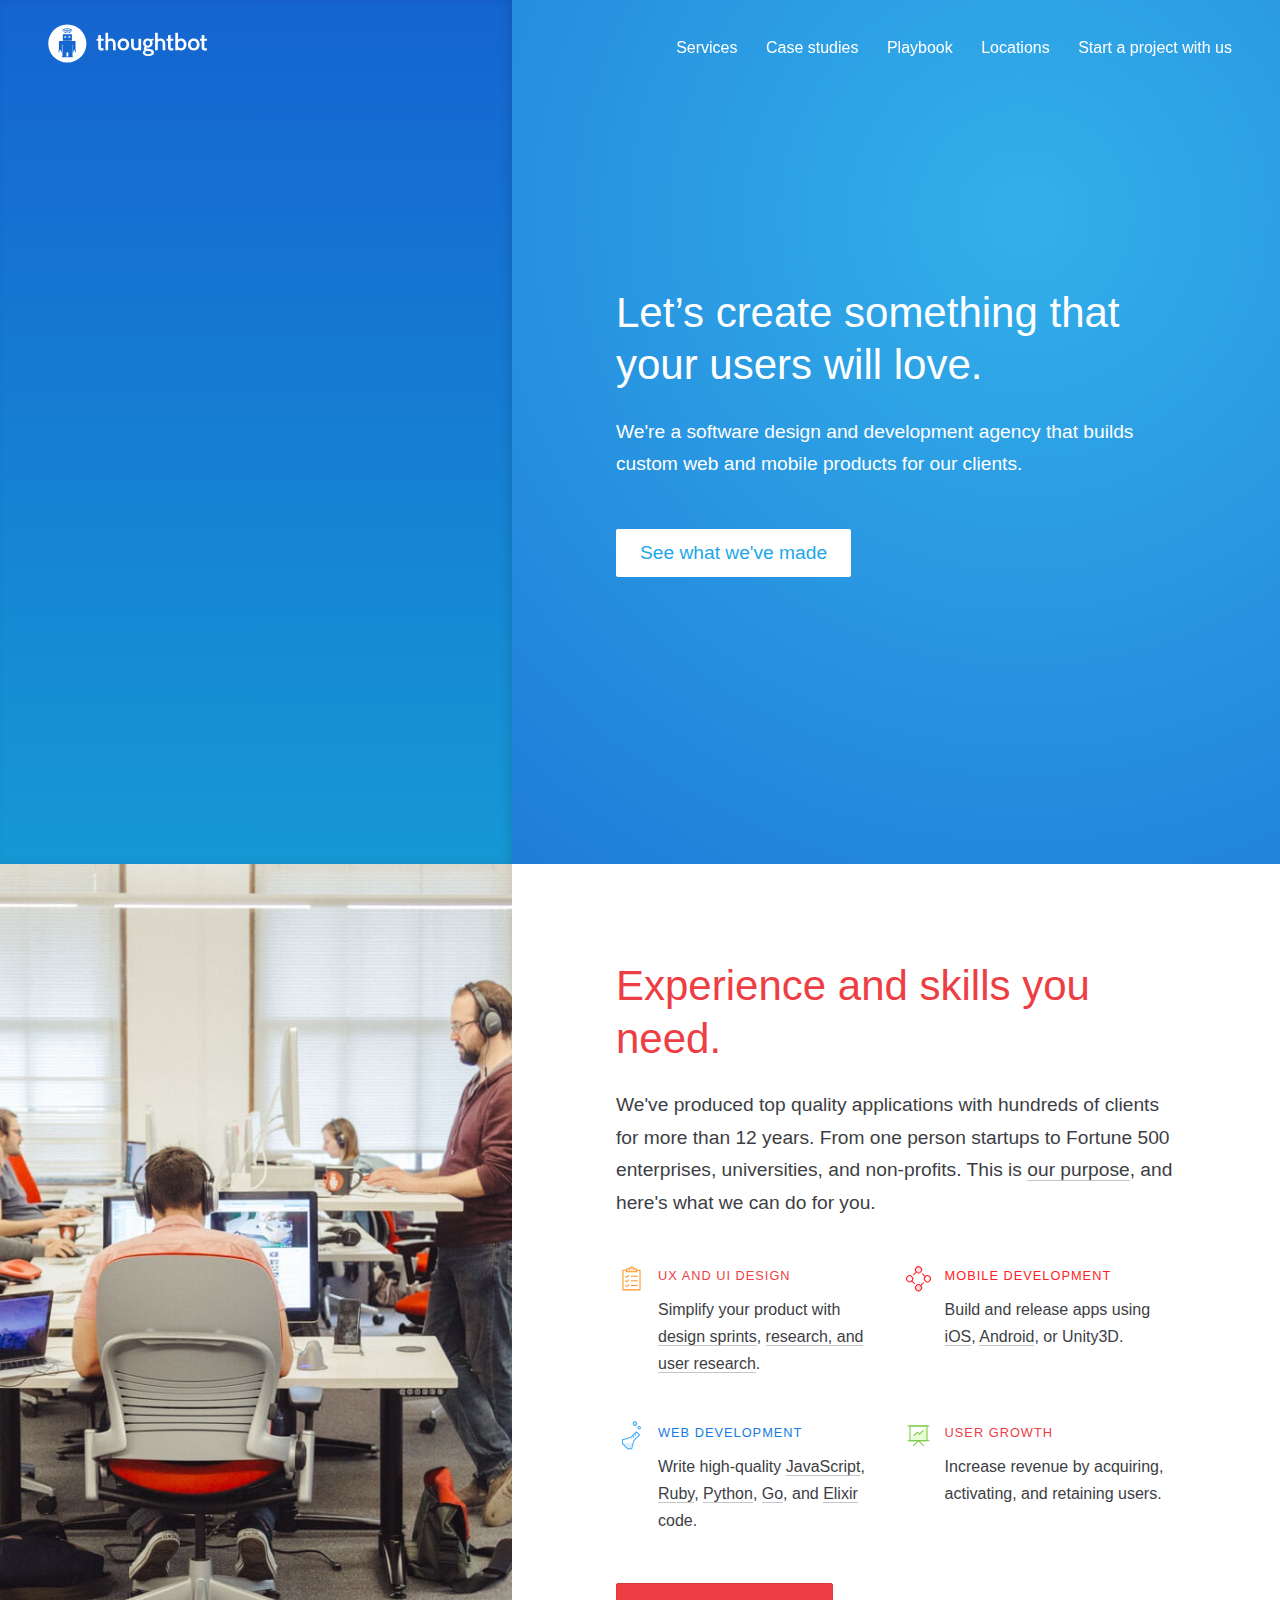
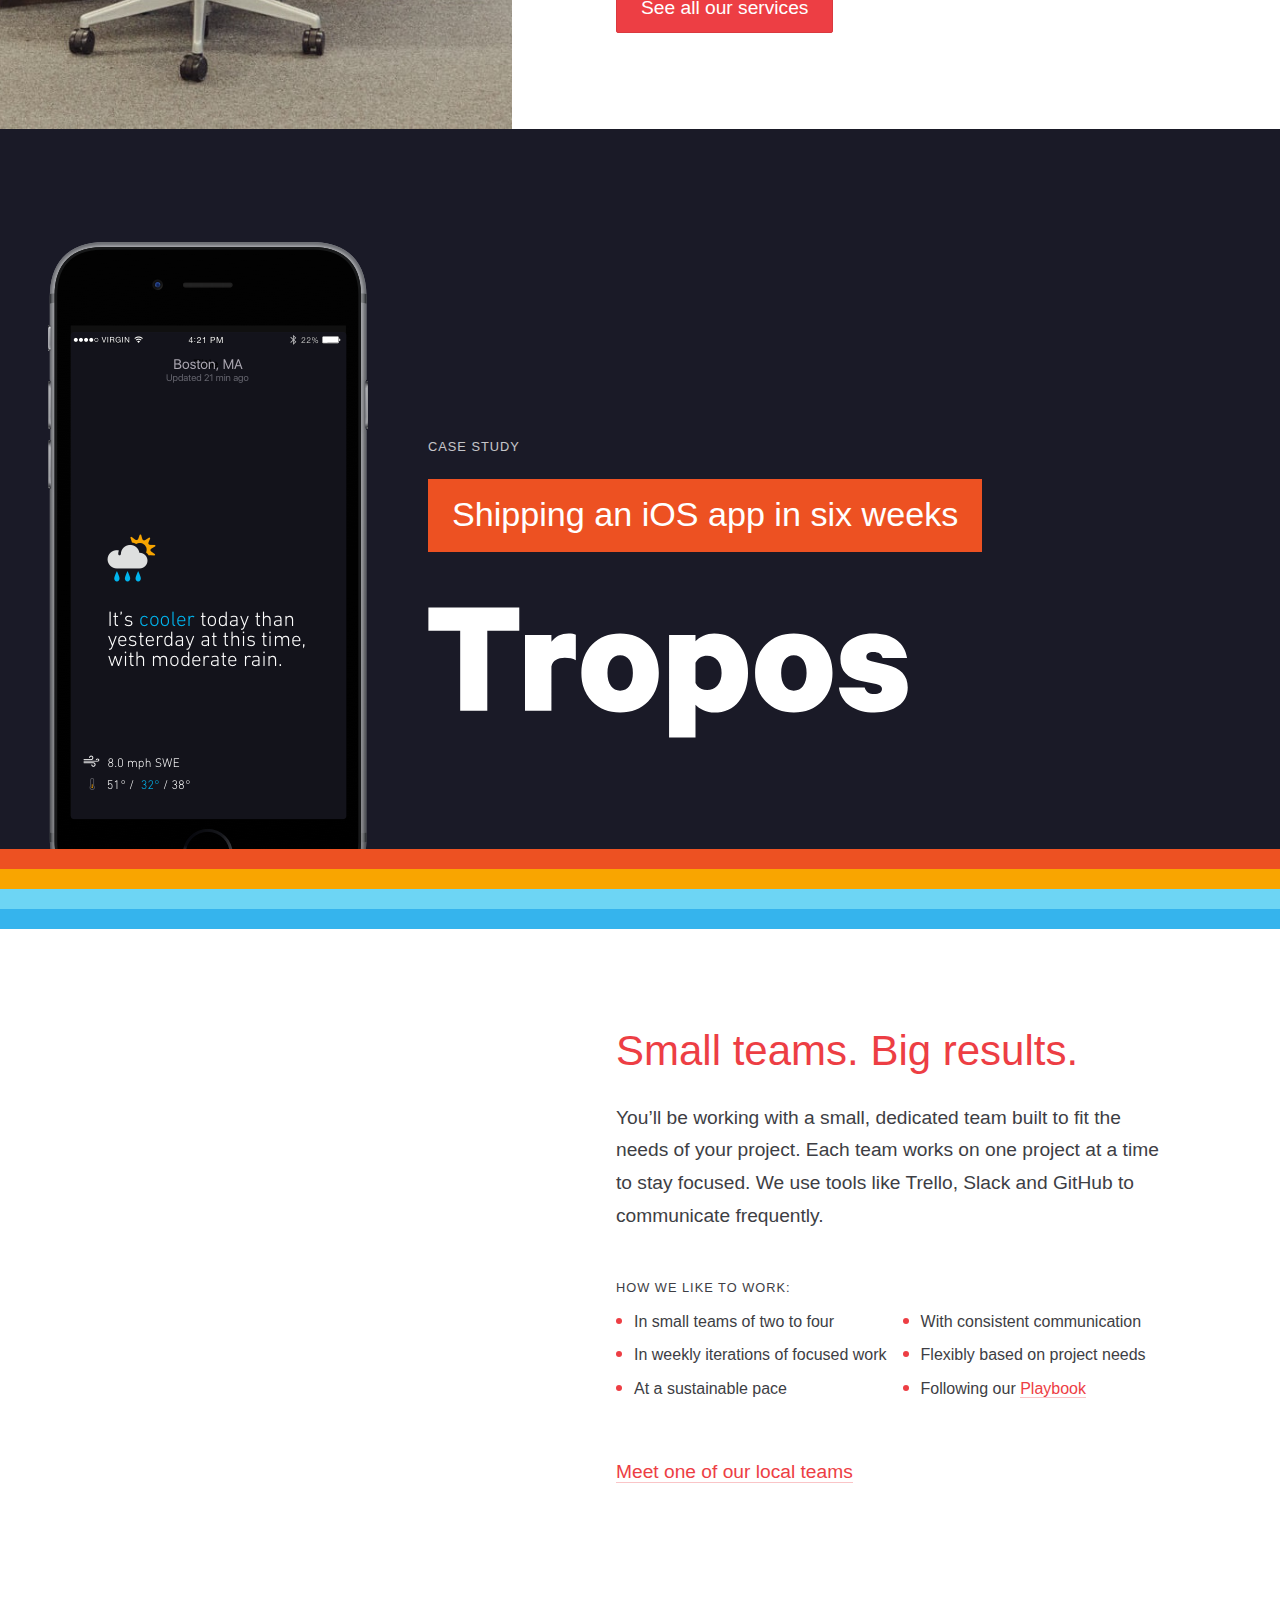
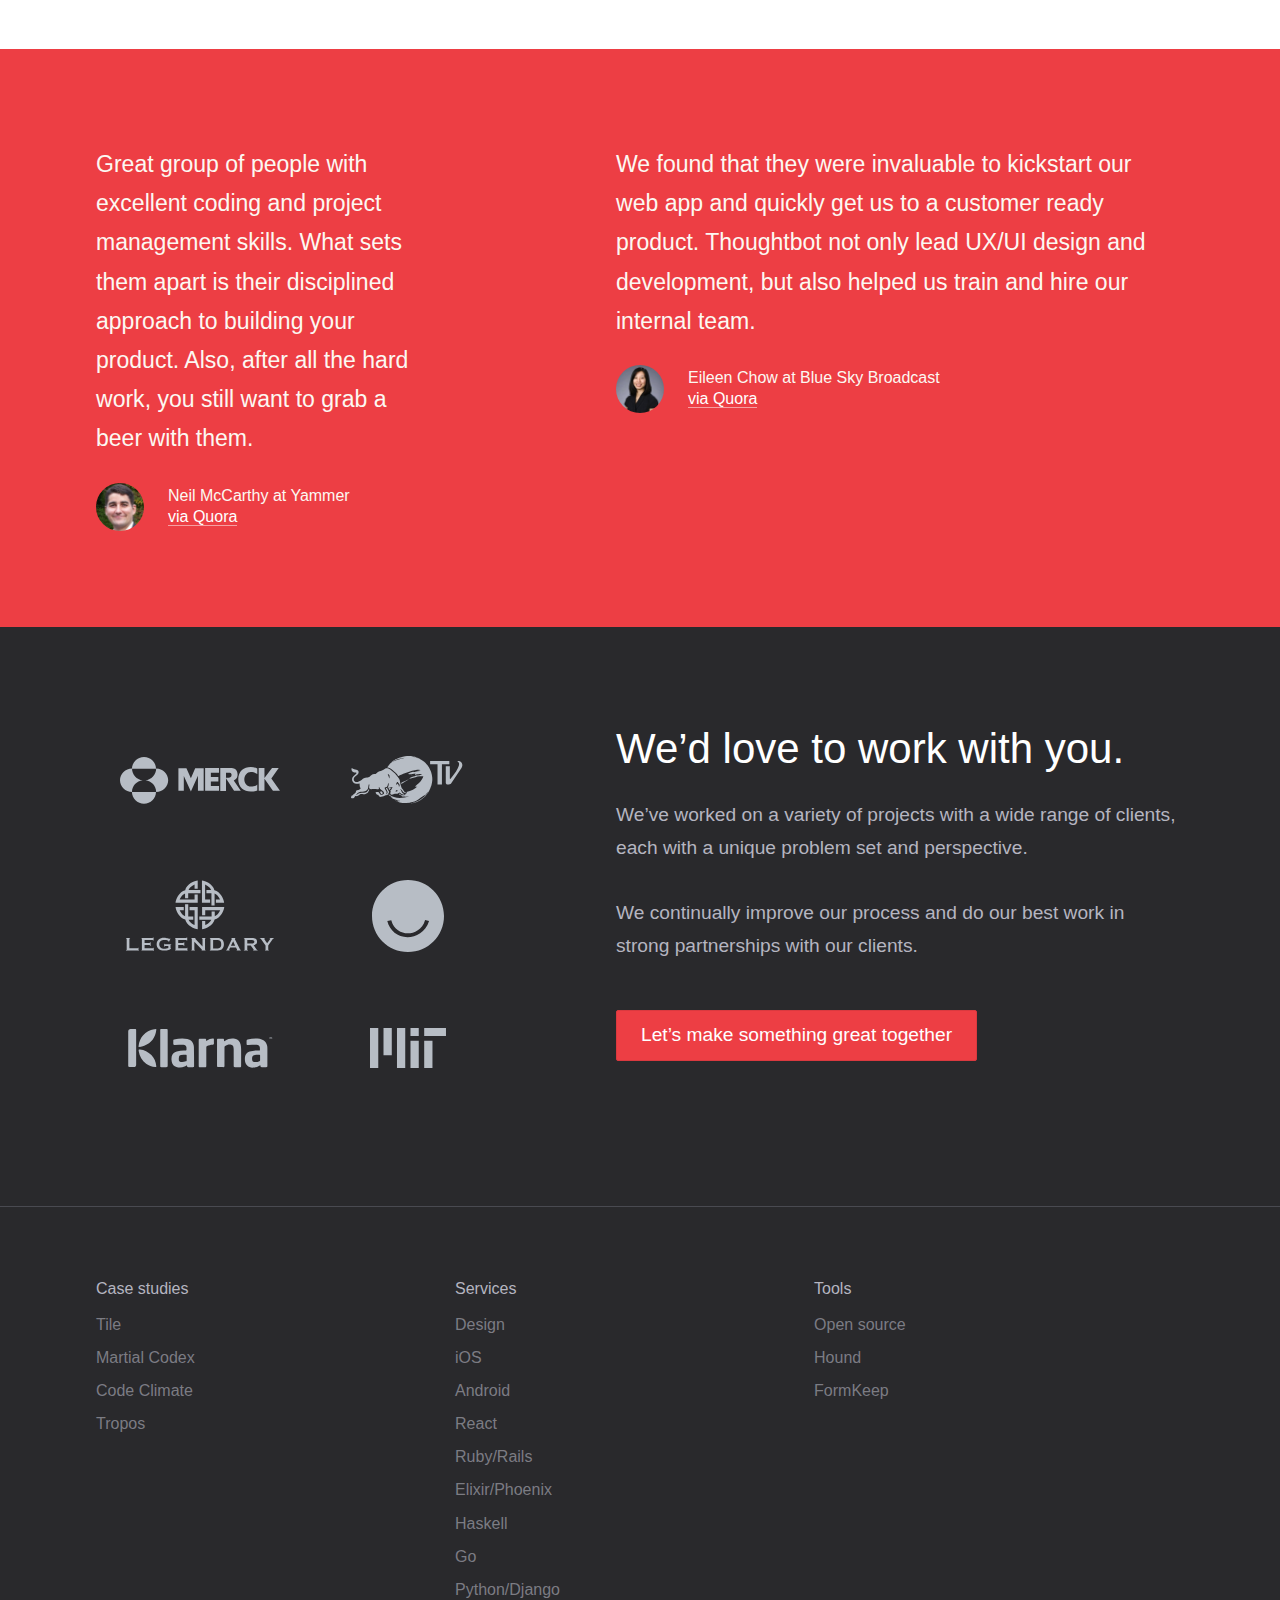
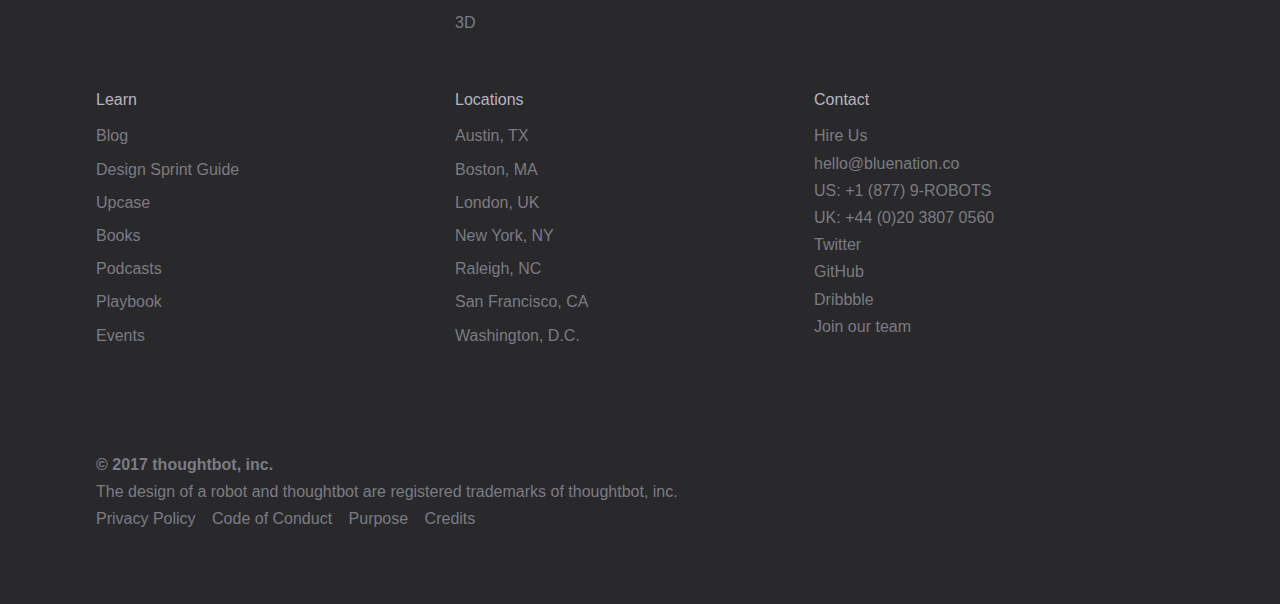
==== commit 7a2a9bb9: "bluenation new" ====
--- a/index.html
+++ b/index.html
@@ -1,9 +1,9 @@
 <!DOCTYPE html>
-<!-- saved from url=(0023)https://thoughtbot.com/ -->
+<!-- saved from url=(0023)https://bluenation.co/ -->
 <html lang="en"><head><meta http-equiv="Content-Type" content="text/html; charset=UTF-8">
 
 <meta content="IE=edge" http-equiv="X-UA-Compatible">
-<script type="text/javascript" src="./bluenation_files/def4fc91ed"></script><script src="./bluenation_files/nr-1016.min.js"></script><script type="text/javascript" async="" src="./bluenation_files/analytics.js"></script><script type="text/javascript" async="" src="./bluenation_files/amplitude-3.4.0-min.gz.js"></script><script type="text/javascript" async="" src="./bluenation_files/conversion_async.js"></script><script type="text/javascript" async="" src="./bluenation_files/roundtrip.js"></script><script type="text/javascript" async="" src="./bluenation_files/analytics.min.js"></script><script type="text/javascript">window.NREUM||(NREUM={});NREUM.info={"beacon":"bam.nr-data.net","errorBeacon":"bam.nr-data.net","licenseKey":"def4fc91ed","applicationID":"2728815","transactionName":"cwsKQEdbXVgDSxkSU1cBFxtGXF5D","queueTime":2,"applicationTime":31,"agent":""}</script>
+<script type="text/javascript" src="./bluenation_files/def4fc91ed"></script><script src="./bluenation_files/nr-1016.min.js"></script><script type="text/javascript" async="" src="./bluenation_files/amplitude-3.4.0-min.gz.js"></script><script type="text/javascript" async="" src="./bluenation_files/conversion_async.js"></script><script type="text/javascript" async="" src="./bluenation_files/roundtrip.js"></script><script type="text/javascript">window.NREUM||(NREUM={});NREUM.info={"beacon":"bam.nr-data.net","errorBeacon":"bam.nr-data.net","licenseKey":"def4fc91ed","applicationID":"2728815","transactionName":"cwsKQEdbXVgDSxkSU1cBFxtGXF5D","queueTime":2,"applicationTime":31,"agent":""}</script>
 <script type="text/javascript">window.NREUM||(NREUM={}),__nr_require=function(e,t,n){function r(n){if(!t[n]){var o=t[n]={exports:{}};e[n][0].call(o.exports,function(t){var o=e[n][1][t];return r(o||t)},o,o.exports)}return t[n].exports}if("function"==typeof __nr_require)return __nr_require;for(var o=0;o<n.length;o++)r(n[o]);return r}({1:[function(e,t,n){function r(){}function o(e,t,n){return function(){return i(e,[(new Date).getTime()].concat(u(arguments)),t?null:this,n),t?void 0:this}}var i=e("handle"),a=e(2),u=e(3),c=e("ee").get("tracer"),f=NREUM;"undefined"==typeof window.newrelic&&(newrelic=f);var s=["setPageViewName","setCustomAttribute","setErrorHandler","finished","addToTrace","inlineHit","addRelease"],l="api-",p=l+"ixn-";a(s,function(e,t){f[t]=o(l+t,!0,"api")}),f.addPageAction=o(l+"addPageAction",!0),f.setCurrentRouteName=o(l+"routeName",!0),t.exports=newrelic,f.interaction=function(){return(new r).get()};var d=r.prototype={createTracer:function(e,t){var n={},r=this,o="function"==typeof t;return i(p+"tracer",[Date.now(),e,n],r),function(){if(c.emit((o?"":"no-")+"fn-start",[Date.now(),r,o],n),o)try{return t.apply(this,arguments)}finally{c.emit("fn-end",[Date.now()],n)}}}};a("setName,setAttribute,save,ignore,onEnd,getContext,end,get".split(","),function(e,t){d[t]=o(p+t)}),newrelic.noticeError=function(e){"string"==typeof e&&(e=new Error(e)),i("err",[e,(new Date).getTime()])}},{}],2:[function(e,t,n){function r(e,t){var n=[],r="",i=0;for(r in e)o.call(e,r)&&(n[i]=t(r,e[r]),i+=1);return n}var o=Object.prototype.hasOwnProperty;t.exports=r},{}],3:[function(e,t,n){function r(e,t,n){t||(t=0),"undefined"==typeof n&&(n=e?e.length:0);for(var r=-1,o=n-t||0,i=Array(o<0?0:o);++r<o;)i[r]=e[t+r];return i}t.exports=r},{}],ee:[function(e,t,n){function r(){}function o(e){function t(e){return e&&e instanceof r?e:e?c(e,u,i):i()}function n(n,r,o){if(!p.aborted){e&&e(n,r,o);for(var i=t(o),a=v(n),u=a.length,c=0;c<u;c++)a[c].apply(i,r);var f=s[w[n]];return f&&f.push([y,n,r,i]),i}}function d(e,t){b[e]=v(e).concat(t)}function v(e){return b[e]||[]}function g(e){return l[e]=l[e]||o(n)}function m(e,t){f(e,function(e,n){t=t||"feature",w[n]=t,t in s||(s[t]=[])})}var b={},w={},y={on:d,emit:n,get:g,listeners:v,context:t,buffer:m,abort:a,aborted:!1};return y}function i(){return new r}function a(){(s.api||s.feature)&&(p.aborted=!0,s=p.backlog={})}var u="nr@context",c=e("gos"),f=e(2),s={},l={},p=t.exports=o();p.backlog=s},{}],gos:[function(e,t,n){function r(e,t,n){if(o.call(e,t))return e[t];var r=n();if(Object.defineProperty&&Object.keys)try{return Object.defineProperty(e,t,{value:r,writable:!0,enumerable:!1}),r}catch(i){}return e[t]=r,r}var o=Object.prototype.hasOwnProperty;t.exports=r},{}],handle:[function(e,t,n){function r(e,t,n,r){o.buffer([e],r),o.emit(e,t,n)}var o=e("ee").get("handle");t.exports=r,r.ee=o},{}],id:[function(e,t,n){function r(e){var t=typeof e;return!e||"object"!==t&&"function"!==t?-1:e===window?0:a(e,i,function(){return o++})}var o=1,i="nr@id",a=e("gos");t.exports=r},{}],loader:[function(e,t,n){function r(){if(!h++){var e=y.info=NREUM.info,t=l.getElementsByTagName("script")[0];if(setTimeout(f.abort,3e4),!(e&&e.licenseKey&&e.applicationID&&t))return f.abort();c(b,function(t,n){e[t]||(e[t]=n)}),u("mark",["onload",a()],null,"api");var n=l.createElement("script");n.src="https://"+e.agent,t.parentNode.insertBefore(n,t)}}function o(){"complete"===l.readyState&&i()}function i(){u("mark",["domContent",a()],null,"api")}function a(){return(new Date).getTime()}var u=e("handle"),c=e(2),f=e("ee"),s=window,l=s.document,p="addEventListener",d="attachEvent",v=s.XMLHttpRequest,g=v&&v.prototype;NREUM.o={ST:setTimeout,CT:clearTimeout,XHR:v,REQ:s.Request,EV:s.Event,PR:s.Promise,MO:s.MutationObserver},e(1);var m=""+location,b={beacon:"bam.nr-data.net",errorBeacon:"bam.nr-data.net",agent:"js-agent.newrelic.com/nr-1016.min.js"},w=v&&g&&g[p]&&!/CriOS/.test(navigator.userAgent),y=t.exports={offset:a(),origin:m,features:{},xhrWrappable:w};l[p]?(l[p]("DOMContentLoaded",i,!1),s[p]("load",r,!1)):(l[d]("onreadystatechange",o),s[d]("onload",r)),u("mark",["firstbyte",a()],null,"api");var h=0},{}]},{},["loader"]);</script>
 <title>
 Ruby on Rails, mobile development, and design firm | thoughtbot
@@ -14,7 +14,7 @@
 <link href="https://plus.google.com/102635181313464404735" rel="publisher">
 <link rel="stylesheet" media="all" href="./bluenation_files/application-40c1e02aa414f9488cb5652502b921f510cebfc78a9dd1f1cb19264c5d34d212.css">
 <!--[if lt IE 9]>
-<script src="//thoughtbot.com/assets/html5shiv-689d3cbabf4318cc1e36a4b8e12fc7637fe02db4a4fd775630a2022dc3778a4e.js"></script>
+<script src="//bluenation.co/assets/html5shiv-689d3cbabf4318cc1e36a4b8e12fc7637fe02db4a4fd775630a2022dc3778a4e.js"></script>
 <![endif]-->
 <script type="text/javascript" async="" src="./bluenation_files/application-93bab0ed917fdb50170a4d4c21b6898e0f93fdd44312905cbed58a7029ecfbcd.js"></script><script async="true" type="text/javascript" src="./bluenation_files/X2I7UN7AJVBVTDTJ4UEBJQ"></script><div style="width: 1px; height: 1px; display: inline; position: absolute;"><img height="1" width="1" style="border-style:none;" alt="" src="./bluenation_files/out"><img height="1" width="1" style="border-style:none;" alt="" src="./bluenation_files/out(1)"><img height="1" width="1" style="border-style:none;" alt="" src="./bluenation_files/out(2)"><img height="1" width="1" style="border-style:none;" alt="" src="./bluenation_files/out(3)"></div><div style="width: 1px; height: 1px; display: inline; position: absolute;"><img height="1" width="1" style="border-style:none;" alt="" src="./bluenation_files/out(4)">
 <img height="1" width="1" style="border-style:none;" alt="" src="./bluenation_files/out(5)">
@@ -34,7 +34,7 @@
     </span>
 </div>
 <header class="application-header" data-application-header="">
-<a class="application-nav-logo" href="https://thoughtbot.com/"><svg class="logo-ralph-and-wordmark" width="146px" height="35px" viewBox="0 0 146 35" xmlns="http://www.w3.org/2000/svg" role="img">
+<a class="application-nav-logo" href="https://bluenation.co/"><svg class="logo-ralph-and-wordmark" width="146px" height="35px" viewBox="0 0 146 35" xmlns="http://www.w3.org/2000/svg" role="img">
   <title>thoughtbot logo</title>
   <desc>Also known as Ralph the robot</desc>
   <g class="logo-ralph">
@@ -65,24 +65,24 @@
   <path d="M19.4833821,11.97 C19.2249144,11.97 19.0155998,11.7605512 19.0155998,11.5034252 C19.0155998,11.2438189 19.2249144,11.035748 19.4833821,11.035748 C19.7407452,11.035748 19.9530974,11.2438189 19.9530974,11.5034252 C19.9530974,11.7605512 19.7407452,11.97 19.4833821,11.97 L19.4833821,11.97 Z M19.4833821,10.5901181 C18.9772163,10.5901181 18.5671473,10.9985433 18.5671473,11.5034252 C18.5671473,12.0058268 18.9772163,12.4156299 19.4833821,12.4156299 C19.9884434,12.4156299 20.3979601,12.0058268 20.3979601,11.5034252 C20.3979601,10.9985433 19.9884434,10.5901181 19.4833821,10.5901181 L19.4833821,10.5901181 Z"></path>
 </svg>
 
-</a><a class="application-nav-mobile-icon" data-application-nav-mobile-icon="true" href="https://thoughtbot.com/">☰
-</a><a class="application-nav-hire-us-cta" href="https://thoughtbot.com/hire-us">Hire Us</a>
+</a><a class="application-nav-mobile-icon" data-application-nav-mobile-icon="true" href="https://bluenation.co/">☰
+</a><a class="application-nav-hire-us-cta" href="https://bluenation.co/hire-us">Hire Us</a>
 <nav class="application-nav">
 <ul>
 <li class="application-nav-item">
-<a class="application-nav-link application-nav-services" href="https://thoughtbot.com/services">Services</a>
+<a class="application-nav-link application-nav-services" href="https://bluenation.co/services">Services</a>
 </li>
 <li class="application-nav-item">
-<a class="application-nav-link application-nav-work" href="https://thoughtbot.com/work">Case studies</a>
+<a class="application-nav-link application-nav-work" href="https://bluenation.co/work">Case studies</a>
 </li>
 <li class="application-nav-item">
-<a class="application-nav-link application-nav-playbook" href="https://thoughtbot.com/playbook">Playbook</a>
+<a class="application-nav-link application-nav-playbook" href="https://bluenation.co/playbook">Playbook</a>
 </li>
 <li class="application-nav-item">
-<a class="application-nav-link application-nav-locations" href="https://thoughtbot.com/locations">Locations</a>
+<a class="application-nav-link application-nav-locations" href="https://bluenation.co/locations">Locations</a>
 </li>
 <li class="application-nav-item">
-<a class="application-nav-link application-nav-hire-us" href="https://thoughtbot.com/hire-us">Start a project with us</a>
+<a class="application-nav-link application-nav-hire-us" href="https://bluenation.co/hire-us">Start a project with us</a>
 </li>
 </ul>
 </nav>
@@ -92,10 +92,10 @@
 <section class="hero split-layout show-tile" data-hero-project="tile" id="js-hero">
 <div class="split-layout-secondary">
 <p class="hero-project-description show-tile is-visible" data-hero-project="tile" style="right: 33vh; opacity: 1;">
-<a href="https://thoughtbot.com/work/tile"><span>We helped Tile become a 5-star</span><span> iPhone app by collaborating on</span><span>their multi-million dollar idea.</span><strong>And it was a blast.</strong></a>
+<a href="https://bluenation.co/work/tile"><span>We helped Tile become a 5-star</span><span> iPhone app by collaborating on</span><span>their multi-million dollar idea.</span><strong>And it was a blast.</strong></a>
 </p>
 <p class="hero-project-description show-martialcodex" data-hero-project="martialcodex">
-<a href="https://thoughtbot.com/work/martial_codex">Martial Codex remains one of the <strong>most cutting-edge engineering projects</strong> with unique design requirements that we've had the pleasure to work on.</a>
+<a href="https://bluenation.co/work/martial_codex">Martial Codex remains one of the <strong>most cutting-edge engineering projects</strong> with unique design requirements that we've had the pleasure to work on.</a>
 </p>
 <div class="hero-project-positioning" style="transform: translateX(-95%) translateY(1rem) rotateZ(-11deg);">
 <div class="hero-project-shadow" style="opacity: 1;"></div>
@@ -107,7 +107,7 @@
 <div class="split-primary-wrapper">
 <h1 class="title-primary">Let’s create something that your users will love.</h1>
 <p class="paragraph-primary">We're a software design and development agency that builds custom web and mobile products for our clients.</p>
-<a class="button-primary" href="https://thoughtbot.com/work">See what we've made</a>
+<a class="button-primary" href="https://bluenation.co/work">See what we've made</a>
 </div>
 </div>
 </section>
@@ -123,7 +123,7 @@
 <p class="paragraph-primary">
 We've produced top quality applications with hundreds of clients for
 more than 12 years. From one person startups to Fortune 500 enterprises,
-universities, and non-profits. This is <a href="https://thoughtbot.com/purpose">our
+universities, and non-profits. This is <a href="https://bluenation.co/purpose">our
 purpose</a>, and here's what we can do for you.
 
 </p>
@@ -143,9 +143,9 @@
 </svg>
 
 <h2 class="title-secondary">
-<a href="https://thoughtbot.com/design">UX and UI Design</a>
+<a href="https://bluenation.co/design">UX and UI Design</a>
 </h2>
-<p>Simplify your product with <a href="https://thoughtbot.com/product-design-sprint">design sprints</a>, <a href="https://thoughtbot.com/services/usability-testing">research, and user research</a>.</p>
+<p>Simplify your product with <a href="https://bluenation.co/product-design-sprint">design sprints</a>, <a href="https://bluenation.co/services/usability-testing">research, and user research</a>.</p>
 </li>
 <li class="icon-item item-red">
 <svg xmlns="http://www.w3.org/2000/svg" viewBox="0 0 120 120" role="img">
@@ -162,7 +162,7 @@
 </svg>
 
 <h2 class="title-secondary">Mobile Development</h2>
-<p>Build and release apps using <a href="https://thoughtbot.com/services/ios-development">iOS</a>, <a href="https://robots.thoughtbot.com/tags/android">Android</a>, or Unity3D.</p>
+<p>Build and release apps using <a href="https://bluenation.co/services/ios-development">iOS</a>, <a href="https://robots.bluenation.co/tags/android">Android</a>, or Unity3D.</p>
 </li>
 <li class="icon-item item-blue">
 <svg xmlns="http://www.w3.org/2000/svg" id="Layer_1" data-name="Layer 1" viewBox="0 0 120 120">
@@ -177,7 +177,7 @@
 </svg>
 
 <h2 class="title-secondary">Web Development</h2>
-<p>Write high-quality <a href="https://thoughtbot.com/services/react">JavaScript</a>, <a href="https://thoughtbot.com/services/ruby-on-rails">Ruby</a>, <a href="https://thoughtbot.com/services/python-django">Python</a>, <a href="https://thoughtbot.com/services/go">Go</a>, and <a href="https://thoughtbot.com/services/elixir-phoenix">Elixir</a> code.</p>
+<p>Write high-quality <a href="https://bluenation.co/services/react">JavaScript</a>, <a href="https://bluenation.co/services/ruby-on-rails">Ruby</a>, <a href="https://bluenation.co/services/python-django">Python</a>, <a href="https://bluenation.co/services/go">Go</a>, and <a href="https://bluenation.co/services/elixir-phoenix">Elixir</a> code.</p>
 </li>
 <li class="icon-item item-green">
 <svg xmlns="http://www.w3.org/2000/svg" viewBox="0 0 120 120" role="img">
@@ -193,19 +193,19 @@
 </svg>
 
 <h2 class="title-secondary">
-<a href="https://robots.thoughtbot.com/tags/growth">User Growth</a>
+<a href="https://robots.bluenation.co/tags/growth">User Growth</a>
 </h2>
 <p>Increase revenue by acquiring, activating, and retaining users.</p>
 </li>
 </ul>
-<a class="button-primary" href="https://thoughtbot.com/services">See all our services</a>
+<a class="button-primary" href="https://bluenation.co/services">See all our services</a>
 </div>
 </div>
 </section>
 <section class="full-width-block tropos">
 <div class="full-width-block-inner">
 <h5 class="title-secondary">Case Study</h5>
-<a title="Learn how we made Tropos" class="tropos-cta" href="https://thoughtbot.com/work/tropos">Shipping an iOS app in six weeks</a>
+<a title="Learn how we made Tropos" class="tropos-cta" href="https://bluenation.co/work/tropos">Shipping an iOS app in six weeks</a>
 <svg xmlns="http://www.w3.org/2000/svg" width="770" height="209" viewBox="0 0 770 209" class="tropos-title">
   <title>Tropos title</title>
   <desc>Word mark for Tropos</desc>
@@ -245,9 +245,9 @@
 <li>In weekly iterations of focused work</li>
 <li>Flexibly based on project needs</li>
 <li>At a sustainable pace</li>
-<li>Following our <a href="https://thoughtbot.com/playbook">Playbook</a></li>
-</ul>
-<a title="Meet one of our local teams" class="paragraph-primary" href="https://thoughtbot.com/locations">Meet one of our local teams</a>
+<li>Following our <a href="https://bluenation.co/playbook">Playbook</a></li>
+</ul>
+<a title="Meet one of our local teams" class="paragraph-primary" href="https://bluenation.co/locations">Meet one of our local teams</a>
 </div>
 </div>
 </section>
@@ -388,7 +388,7 @@
 <p class="paragraph-primary">We’ve worked on a variety of projects with a wide range of clients, each with a unique problem set and perspective. <br><br>
 We continually improve our process and do our best work in strong partnerships with our clients.
 </p>
-<a title="Let’s make something great together" class="button-primary" href="https://thoughtbot.com/hire-us">Let’s make something great together</a>
+<a title="Let’s make something great together" class="button-primary" href="https://bluenation.co/hire-us">Let’s make something great together</a>
 </div>
 </div>
 </section>
@@ -399,57 +399,57 @@
 <ul class="navigation-groups">
 <li class="navigation-group">
 <h3 class="navigation-group-title">
-<a href="https://thoughtbot.com/work">Case studies</a>
+<a href="https://bluenation.co/work">Case studies</a>
 </h3>
 <ul class="navigation-list">
 <li>
-<a href="https://thoughtbot.com/work/tile">Tile</a>
-</li>
-<li>
-<a href="https://thoughtbot.com/work/martial_codex">Martial Codex</a>
-</li>
-<li>
-<a href="https://thoughtbot.com/work/code_climate">Code Climate</a>
-</li>
-<li>
-<a href="https://thoughtbot.com/work/tropos">Tropos</a>
+<a href="https://bluenation.co/work/tile">Tile</a>
+</li>
+<li>
+<a href="https://bluenation.co/work/martial_codex">Martial Codex</a>
+</li>
+<li>
+<a href="https://bluenation.co/work/code_climate">Code Climate</a>
+</li>
+<li>
+<a href="https://bluenation.co/work/tropos">Tropos</a>
 </li>
 </ul>
 </li>
 <li class="navigation-group">
 <h3 class="navigation-group-title">
-<a href="https://thoughtbot.com/services">Services</a>
+<a href="https://bluenation.co/services">Services</a>
 </h3>
 <ul class="navigation-list">
 <li>
-<a href="https://thoughtbot.com/services/design">Design</a>
-</li>
-<li>
-<a href="https://thoughtbot.com/services/ios-development">iOS</a>
-</li>
-<li>
-<a href="https://thoughtbot.com/services/android-development">Android</a>
-</li>
-<li>
-<a href="https://thoughtbot.com/services/react">React</a>
-</li>
-<li>
-<a href="https://thoughtbot.com/services/ruby-on-rails">Ruby/Rails</a>
-</li>
-<li>
-<a href="https://thoughtbot.com/services/elixir-phoenix">Elixir/Phoenix</a>
-</li>
-<li>
-<a href="https://thoughtbot.com/services/haskell">Haskell</a>
-</li>
-<li>
-<a href="https://thoughtbot.com/services/go">Go</a>
-</li>
-<li>
-<a href="https://thoughtbot.com/services/python-django">Python/Django</a>
-</li>
-<li>
-<a href="https://thoughtbot.com/services/3D">3D</a>
+<a href="https://bluenation.co/services/design">Design</a>
+</li>
+<li>
+<a href="https://bluenation.co/services/ios-development">iOS</a>
+</li>
+<li>
+<a href="https://bluenation.co/services/android-development">Android</a>
+</li>
+<li>
+<a href="https://bluenation.co/services/react">React</a>
+</li>
+<li>
+<a href="https://bluenation.co/services/ruby-on-rails">Ruby/Rails</a>
+</li>
+<li>
+<a href="https://bluenation.co/services/elixir-phoenix">Elixir/Phoenix</a>
+</li>
+<li>
+<a href="https://bluenation.co/services/haskell">Haskell</a>
+</li>
+<li>
+<a href="https://bluenation.co/services/go">Go</a>
+</li>
+<li>
+<a href="https://bluenation.co/services/python-django">Python/Django</a>
+</li>
+<li>
+<a href="https://bluenation.co/services/3D">3D</a>
 </li>
 </ul>
 </li>
@@ -471,57 +471,57 @@
 </li>
 <li class="navigation-group">
 <h3 class="navigation-group-title">
-<a href="https://thoughtbot.com/learn">Learn</a>
+<a href="https://bluenation.co/learn">Learn</a>
 </h3>
 <ul>
 <li>
-<a href="http://robots.thoughtbot.com/">Blog</a>
-</li>
-<li>
-<a href="https://thoughtbot.com/product-design-sprint/guide">Design Sprint Guide</a>
-</li>
-<li>
-<a href="https://thoughtbot.com/upcase/?utm_source=thoughtbot.com&amp;utm_medium=referral&amp;utm_campaign=footerlink">Upcase</a>
-</li>
-<li>
-<a href="https://thoughtbot.com/learn#books">Books</a>
-</li>
-<li>
-<a href="https://thoughtbot.com/podcasts">Podcasts</a>
-</li>
-<li>
-<a href="https://thoughtbot.com/playbook">Playbook</a>
-</li>
-<li>
-<a href="https://thoughtbot.com/events">Events</a>
+<a href="http://robots.bluenation.co/">Blog</a>
+</li>
+<li>
+<a href="https://bluenation.co/product-design-sprint/guide">Design Sprint Guide</a>
+</li>
+<li>
+<a href="https://bluenation.co/upcase/?utm_source=bluenation.co&amp;utm_medium=referral&amp;utm_campaign=footerlink">Upcase</a>
+</li>
+<li>
+<a href="https://bluenation.co/learn#books">Books</a>
+</li>
+<li>
+<a href="https://bluenation.co/podcasts">Podcasts</a>
+</li>
+<li>
+<a href="https://bluenation.co/playbook">Playbook</a>
+</li>
+<li>
+<a href="https://bluenation.co/events">Events</a>
 </li>
 </ul>
 </li>
 <li class="navigation-group">
 <h3 class="navigation-group-title">
-<a href="https://thoughtbot.com/locations">Locations</a>
+<a href="https://bluenation.co/locations">Locations</a>
 </h3>
 <ul>
 <li>
-<a href="https://thoughtbot.com/austin">Austin, TX</a>
-</li>
-<li>
-<a href="https://thoughtbot.com/boston">Boston, MA</a>
-</li>
-<li>
-<a href="https://thoughtbot.com/london">London, UK</a>
-</li>
-<li>
-<a href="https://thoughtbot.com/new-york-city">New York, NY</a>
-</li>
-<li>
-<a href="https://thoughtbot.com/raleigh">Raleigh, NC</a>
-</li>
-<li>
-<a href="https://thoughtbot.com/san-francisco">San Francisco, CA</a>
-</li>
-<li>
-<a href="https://thoughtbot.com/washington-d-c">Washington, D.C.</a>
+<a href="https://bluenation.co/austin">Austin, TX</a>
+</li>
+<li>
+<a href="https://bluenation.co/boston">Boston, MA</a>
+</li>
+<li>
+<a href="https://bluenation.co/london">London, UK</a>
+</li>
+<li>
+<a href="https://bluenation.co/new-york-city">New York, NY</a>
+</li>
+<li>
+<a href="https://bluenation.co/raleigh">Raleigh, NC</a>
+</li>
+<li>
+<a href="https://bluenation.co/san-francisco">San Francisco, CA</a>
+</li>
+<li>
+<a href="https://bluenation.co/washington-d-c">Washington, D.C.</a>
 </li>
 </ul>
 </li>
@@ -529,10 +529,10 @@
 <h3 class="navigation-group-title">Contact</h3>
 <ul>
 <li>
-<a href="https://thoughtbot.com/hire-us">Hire Us</a>
-</li>
-<li>
-<a href="mailto:hello@thoughtbot.com">hello@thoughtbot.com</a>
+<a href="https://bluenation.co/hire-us">Hire Us</a>
+</li>
+<li>
+<a href="mailto:hello@bluenation.co">hello@bluenation.co</a>
 </li>
 <li>
 <a href="tel:+18779762687">US: +1 (877) 9-ROBOTS</a>
@@ -550,7 +550,7 @@
 <a href="https://dribbble.com/thoughtbot">Dribbble</a>
 </li>
 <li>
-<a href="https://thoughtbot.com/jobs">Join our team</a>
+<a href="https://bluenation.co/jobs">Join our team</a>
 </li>
 </ul>
 </li>
@@ -564,9 +564,9 @@
 <p>The design of a robot and thoughtbot are registered trademarks of thoughtbot, inc.</p>
 <ul>
 <li><a href="https://www.iubenda.com/privacy-policy/7827608">Privacy Policy</a></li>
-<li><a href="https://thoughtbot.com/open-source-code-of-conduct">Code of Conduct</a></li>
-<li><a href="https://thoughtbot.com/purpose">Purpose</a></li>
-<li><a href="https://thoughtbot.com/credits">Credits</a></li>
+<li><a href="https://bluenation.co/open-source-code-of-conduct">Code of Conduct</a></li>
+<li><a href="https://bluenation.co/purpose">Purpose</a></li>
+<li><a href="https://bluenation.co/credits">Credits</a></li>
 </ul>
 </div>
 </footer>
@@ -598,7 +598,7 @@
     }
 
     function showHeroProject() {
-      var projectsArray = [ "martialcodex", "tile" ];
+      var projectsArray = [ "tile", "tile" ];
       var project = projectsArray[ Math.floor( Math.random() * projectsArray.length ) ];
       var hero = document.getElementById("js-hero");
       hero.dataset.heroProject = project;
@@ -609,18 +609,12 @@
       showHeroProject();
     }
 
-    loadScript('//thoughtbot.com/assets/application-93bab0ed917fdb50170a4d4c21b6898e0f93fdd44312905cbed58a7029ecfbcd.js', function() {
+    loadScript('//bluenation.co/assets/application-93bab0ed917fdb50170a4d4c21b6898e0f93fdd44312905cbed58a7029ecfbcd.js', function() {
       window.heroProjects()
 
     });
   })();
 </script>
-<script>
-  !function(){var analytics=window.analytics=window.analytics||[];if(!analytics.initialize)if(analytics.invoked)window.console&&console.error&&console.error("Segment snippet included twice.");else{analytics.invoked=!0;analytics.methods=["trackSubmit","trackClick","trackLink","trackForm","pageview","identify","reset","group","track","ready","alias","debug","page","once","off","on"];analytics.factory=function(t){return function(){var e=Array.prototype.slice.call(arguments);e.unshift(t);analytics.push(e);return analytics}};for(var t=0;t<analytics.methods.length;t++){var e=analytics.methods[t];analytics[e]=analytics.factory(e)}analytics.load=function(t){var e=document.createElement("script");e.type="text/javascript";e.async=!0;e.src=("https:"===document.location.protocol?"https://":"http://")+"cdn.segment.com/analytics.js/v1/"+t+"/analytics.min.js";var n=document.getElementsByTagName("script")[0];n.parentNode.insertBefore(e,n)};analytics.SNIPPET_VERSION="4.0.0";
-    analytics.load("p9svrhlnlb");
-    analytics.page("Home");
-  }}();
-</script>
 
 
 
